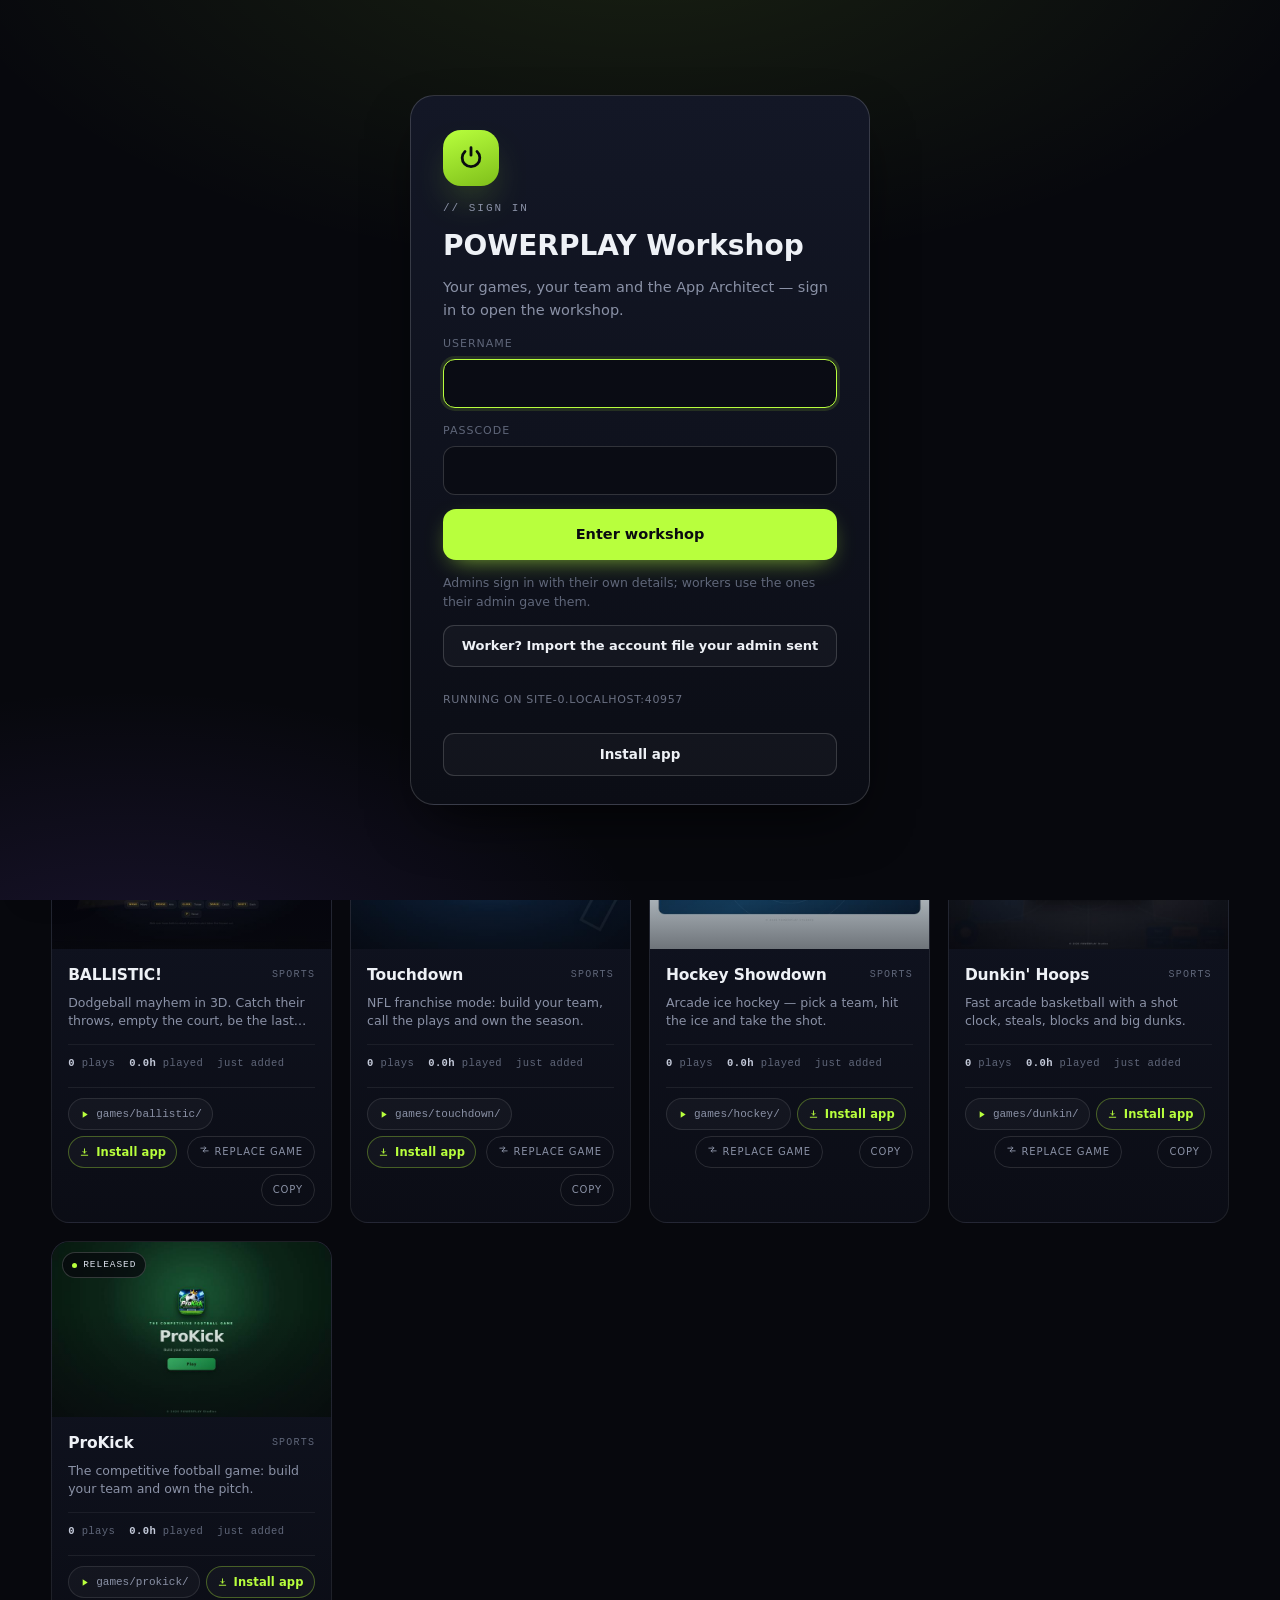
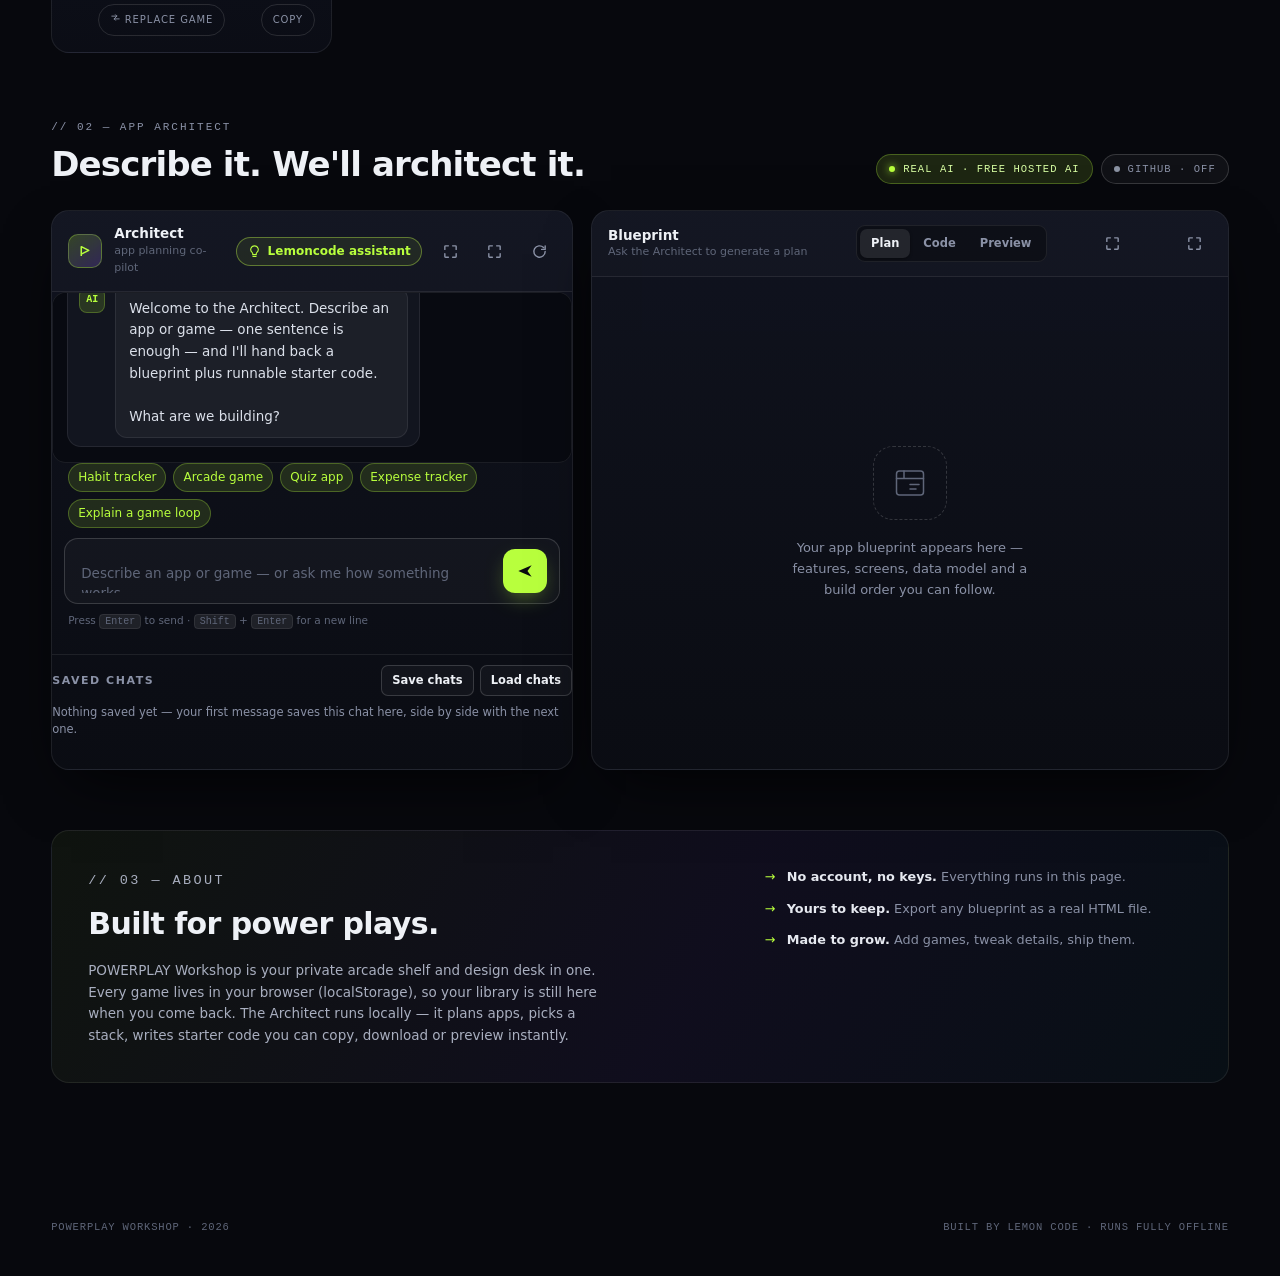
==== index.html @ 562fbb35 "Let a worker sign in from anywhere by typing his username and passcode" ====
<!DOCTYPE html>
<html lang="en">
<head>
<meta charset="UTF-8">
<meta name="viewport" content="width=device-width, initial-scale=1">
<title>POWERPLAY Workshop — build games &amp; apps</title>
<meta name="description" content="POWERPLAY Workshop: your game library and an AI co-pilot that turns ideas into app plans and working starter code.">
<link rel="icon" type="image/png" sizes="32x32" href="assets/icons/favicon-32.png">
<link rel="icon" type="image/png" sizes="192x192" href="assets/icons/icon-192.png">
<link rel="apple-touch-icon" href="assets/icons/apple-touch-icon.png">
<link rel="manifest" href="app.webmanifest">
<meta name="theme-color" content="#0a0b10">
<script>
/* Chrome fires this once, sometimes before the app's own script runs: keep it.
   Registering the worker here too means the page is already installable when the
   Install button is pressed instead of a moment later. */
window.__ppInstall = null;
window.addEventListener("beforeinstallprompt", function (e) {
  e.preventDefault();
  window.__ppInstall = e;
  document.dispatchEvent(new Event("pp-install-ready"));
});
window.addEventListener("appinstalled", function () {
  try { localStorage.setItem("powerplay.installed", "1"); } catch (err) {}
});
if ("serviceWorker" in navigator && location.protocol !== "file:") {
  navigator.serviceWorker.register("sw.js").catch(function () {});
}
</script>
<link rel="stylesheet" href="assets/styles.css">
<link rel="stylesheet" href="assets/app-mode.css">
</head>
<body class="is-locked">
<!-- sign in -->
<div class="login-screen" id="loginScreen">
  <form class="login-card" id="loginForm" autocomplete="on">
    <span class="brand-mark brand-mark-lg">
      <svg viewBox="0 0 32 32" aria-hidden="true"><path d="M16 5v8M9.6 9a9.4 9.4 0 1 0 12.8 0" fill="none" stroke="currentColor" stroke-width="3" stroke-linecap="round"/></svg>
    </span>
    <p class="eyebrow">// sign in</p>
    <h1>POWERPLAY Workshop</h1>
    <p class="login-lede">Your games, your team and the App Architect — sign in to open the workshop.</p>
    <label class="field"><span>Username</span><input id="loginUser" name="username" autocomplete="username" autocapitalize="none" autocorrect="off" spellcheck="false" required></label>
    <label class="field"><span>Passcode</span><input id="loginPass" name="passcode" type="password" autocomplete="current-password" autocapitalize="none" autocorrect="off" spellcheck="false" required></label>
    <p class="login-error" id="loginError" role="alert" hidden></p>
    <button class="btn btn-lime btn-lg" type="submit" id="loginBtn">Enter workshop</button>
    <p class="login-hint">Admins sign in with their own details; workers use the ones their admin gave them.</p>
    <button class="btn btn-ghost" type="button" id="loginImport">Worker? Import the account file your admin sent</button>
    <input id="loginImportInput" type="file" accept=".js,.json,application/json,text/javascript" hidden>
    <p class="login-hint" id="loginImportState" hidden></p>
    <p class="login-host" id="loginHost"></p>
  </form>
</div>
<div class="scene" aria-hidden="true">
  <div class="scene-grid"></div>
  <div class="orb orb-lime"></div>
  <div class="orb orb-violet"></div>
  <div class="scene-noise"></div>
</div>

<div id="appShell">
<header class="topbar">
  <a class="brand" href="#top" aria-label="POWERPLAY Workshop home">
    <span class="brand-mark">
      <svg viewBox="0 0 32 32" aria-hidden="true"><path d="M16 5v8M9.6 9a9.4 9.4 0 1 0 12.8 0" fill="none" stroke="currentColor" stroke-width="3" stroke-linecap="round"/></svg>
    </span>
    <span class="brand-type">
      <strong>POWERPLAY</strong>
      <em>Workshop</em>
    </span>
  </a>

  <nav class="topnav" aria-label="Sections">
    <a href="#library" class="is-active" data-nav="library">Library</a>
    <a href="#architect" data-nav="architect">App Architect</a>
    <a href="#about" data-nav="about">About</a>
  </nav>

  <div class="topbar-right">
    <a class="btn btn-ghost" href="app.html" style="text-decoration:none">Open app</a>
    <button class="btn btn-ghost" id="navWorkers" type="button">Workers</button>
    <button class="btn btn-ghost" id="navAddPerson" type="button" hidden>Add person</button>
    <span class="status-pill"><i></i> <span id="statusWho">Workshop online</span></span>
    <button class="btn btn-lime" id="openAddGame" type="button">
      <svg viewBox="0 0 24 24" aria-hidden="true"><path d="M12 5v14M5 12h14" fill="none" stroke="currentColor" stroke-width="2.2" stroke-linecap="round"/></svg>
      New game
    </button>
    <button class="btn btn-ghost" id="navLogout" type="button">Sign out</button>
  </div>
</header>

<main id="top">
  <section class="hero">
    <div class="hero-copy">
      <p class="eyebrow"><span class="dot"></span> player one · workshop floor</p>
      <h1>Your games.<br><span class="grad">Your next big app.</span></h1>
      <p class="lede">A home for everything you've built — and an AI co-pilot that turns a rough idea into a plan, a stack and working starter code in seconds.</p>
      <div class="hero-actions">
        <button class="btn btn-lime btn-lg" data-scroll="architect" type="button">
          <svg viewBox="0 0 24 24" aria-hidden="true"><path d="M12 3l1.9 5.1L19 10l-5.1 1.9L12 17l-1.9-5.1L5 10l5.1-1.9L12 3z" fill="currentColor"/></svg>
          Ask the App Architect
        </button>
        <button class="btn btn-ghost btn-lg" data-scroll="library" type="button">Browse library</button>
      </div>
    </div>

    <div class="hero-stats">
      <div class="stat">
        <span class="stat-num" id="statGames">0</span>
        <span class="stat-label">games built</span>
      </div>
      <div class="stat">
        <span class="stat-num" id="statPlays">0</span>
        <span class="stat-label">total plays</span>
      </div>
      <div class="stat">
        <span class="stat-num" id="statHours">0</span>
        <span class="stat-label">hours played</span>
      </div>
      <div class="stat stat-wide">
        <span class="stat-label">currently building</span>
        <strong id="statBuilding">All shipped</strong>
        <div class="meter"><i style="width:100%"></i></div>
      </div>
    </div>
  </section>

  <section class="section" id="library">
    <div class="section-head">
      <div>
        <p class="eyebrow">// 01 — library</p>
        <h2>Games you made</h2>
      </div>
      <div class="library-tools">
        <div class="search">
          <svg viewBox="0 0 24 24" aria-hidden="true"><circle cx="11" cy="11" r="6.5" fill="none" stroke="currentColor" stroke-width="2"/><path d="M16 16l4 4" stroke="currentColor" stroke-width="2" stroke-linecap="round"/></svg>
          <input id="searchGames" type="search" placeholder="Search your games…" aria-label="Search your games" name="game-search" autocomplete="off" autocapitalize="none" autocorrect="off" spellcheck="false" data-lpignore="true" data-1p-ignore="true" data-bwignore="true" readonly>
        </div>
      </div>
    </div>

    <div class="filters" id="filters" role="tablist" aria-label="Filter games">
      <button class="chip is-active" data-filter="all" role="tab" aria-selected="true">All</button>
      <button class="chip" data-filter="Arcade" role="tab" aria-selected="false">Arcade</button>
      <button class="chip" data-filter="Sports" role="tab" aria-selected="false">Sports</button>
      <button class="chip" data-filter="Puzzle" role="tab" aria-selected="false">Puzzle</button>
      <button class="chip" data-filter="Sandbox" role="tab" aria-selected="false">Sandbox</button>
      <button class="chip" data-filter="Prototype" role="tab" aria-selected="false">Prototypes</button>
    </div>

    <div class="game-grid" id="gameGrid"></div>
    <p class="empty-state" id="emptyState" hidden>No games match that search. Try another title — or build a new one.</p>
  </section>

  <section class="section architect" id="architect">
    <div class="section-head">
      <div>
        <p class="eyebrow">// 02 — app architect</p>
        <h2>Describe it. We'll architect it.</h2>
      </div>
      <div class="engine-chips">
        <button class="ai-badge ai-engine" id="aiEngine" type="button"><i></i> <span id="aiEngineLabel">Real AI</span></button>
        <button class="ai-badge ai-engine" id="ghChip" type="button" data-state="off" title="Save your games to GitHub automatically"><i></i> <span id="ghChipLabel">GitHub · off</span></button>
      </div>
    </div>

    <div class="architect-grid">
      <div class="panel chat-panel">
        <div class="panel-head">
          <div class="ai-avatar" aria-hidden="true">
            <svg viewBox="0 0 32 32"><path d="M10 24V9l12 6-12 6" fill="none" stroke="currentColor" stroke-width="2.4" stroke-linejoin="round"/></svg>
          </div>
          <div>
            <strong>Architect</strong>
            <span class="muted">app planning co-pilot</span>
          </div>
          <a class="lemon-link" id="lemonAssistant" href="https://lemoncode.ai" target="_blank" rel="noopener" title="Open Lemoncode AI in a new tab">
            <svg viewBox="0 0 24 24" aria-hidden="true"><path d="M12 3a6 6 0 0 0-3.6 10.8c.5.4.8 1 .8 1.6V17h5.6v-1.6c0-.6.3-1.2.8-1.6A6 6 0 0 0 12 3ZM9.5 20h5" fill="none" stroke="currentColor" stroke-width="1.8" stroke-linecap="round"/></svg>
            <span>Lemoncode assistant</span>
          </a>
          <button class="icon-btn js-fullscreen" type="button" data-fs="split" title="Full screen chat beside the blueprint">
            <svg viewBox="0 0 24 24" aria-hidden="true"><rect x="3" y="5" width="7" height="14" rx="1.5" fill="none" stroke="currentColor" stroke-width="1.9"/><rect x="14" y="5" width="7" height="14" rx="1.5" fill="none" stroke="currentColor" stroke-width="1.9"/></svg>
            <span class="sr-only">Full screen chat and blueprint</span>
          </button>
          <button class="icon-btn js-fullscreen" type="button" data-fs="chat">
            <svg viewBox="0 0 24 24" aria-hidden="true"><path class="fs-out" d="M4 9V4h5M20 15v5h-5M20 9V4h-5M4 15v5h5" fill="none" stroke="currentColor" stroke-width="2" stroke-linecap="round" stroke-linejoin="round" fill-rule="evenodd"/></svg>
            <span class="sr-only">Full screen chat</span>
          </button>
          <button class="icon-btn" id="resetChat" type="button" title="New conversation" aria-label="New conversation" aria-haspopup="dialog">
            <svg viewBox="0 0 24 24"><path d="M20 12a8 8 0 1 1-2.3-5.6M20 4v5h-5" fill="none" stroke="currentColor" stroke-width="2" stroke-linecap="round" stroke-linejoin="round"/></svg>
          </button>
        </div>

        <div class="chat-log" id="chatLog" aria-live="polite"></div>

        <div class="chips-row" id="promptChips">
          <button class="chip chip-outline" data-prompt="I want to build a habit tracker app">Habit tracker</button>
          <button class="chip chip-outline" data-prompt="Make me a mini arcade game with a score">Arcade game</button>
          <button class="chip chip-outline" data-prompt="I need a study quiz app with flashcards">Quiz app</button>
          <button class="chip chip-outline" data-prompt="Build a simple expense tracker">Expense tracker</button>
          <button class="chip chip-outline" data-prompt="Explain how a game loop works">Explain a game loop</button>
        </div>

        <form class="composer" id="composer">
          <textarea id="promptInput" rows="1" placeholder="Describe an app or game — or ask me how something works…" aria-label="Describe an app or ask a question"></textarea>
          <button class="btn btn-lime btn-send" type="submit" aria-label="Send prompt">
            <svg viewBox="0 0 24 24"><path d="M4 12l16-7-5 7 5 7-16-7z" fill="currentColor"/></svg>
          </button>
        </form>
        <p class="composer-hint">Press <kbd>Enter</kbd> to send · <kbd>Shift</kbd> + <kbd>Enter</kbd> for a new line</p>

        <div class="saved-chats" id="savedChats" hidden>
          <div class="saved-chats-head">
            <strong>Saved chats</strong>
            <div class="saved-chats-tools">
              <button class="btn btn-ghost btn-tiny" id="chatsSave" type="button">Save chats</button>
              <button class="btn btn-ghost btn-tiny" id="chatsLoad" type="button">Load chats</button>
              <input id="chatsLoadInput" type="file" accept=".json,application/json" hidden />
            </div>
          </div>
          <div class="saved-chats-row" id="savedChatsRow"></div>
        </div>
      </div>

      <div class="panel blueprint-panel" id="blueprintPanel">
        <div class="panel-head">
          <div>
            <strong id="bpTitle">Blueprint</strong>
            <span class="muted" id="bpSubtitle">Ask the Architect to generate a plan</span>
          </div>
          <div class="bp-tabs" role="tablist" aria-label="Blueprint views">
            <button class="bp-tab is-active" data-bp="plan" type="button" role="tab" aria-selected="true">Plan</button>
            <button class="bp-tab" data-bp="code" type="button" role="tab" aria-selected="false">Code</button>
            <button class="bp-tab" data-bp="preview" type="button" role="tab" aria-selected="false">Preview</button>
          </div>
          <button class="icon-btn js-fullscreen" type="button" data-fs="split" title="Full screen chat beside the blueprint">
            <svg viewBox="0 0 24 24" aria-hidden="true"><rect x="3" y="5" width="7" height="14" rx="1.5" fill="none" stroke="currentColor" stroke-width="1.9"/><rect x="14" y="5" width="7" height="14" rx="1.5" fill="none" stroke="currentColor" stroke-width="1.9"/></svg>
            <span class="sr-only">Full screen chat and blueprint</span>
          </button>
          <button class="icon-btn js-fullscreen" type="button" data-fs="blueprint" title="Full screen blueprint (Esc to exit)">
            <svg viewBox="0 0 24 24" aria-hidden="true"><path d="M4 9V4h5M20 15v5h-5M20 9V4h-5M4 15v5h5" fill="none" stroke="currentColor" stroke-width="2" stroke-linecap="round" stroke-linejoin="round"/></svg>
            <span class="sr-only">Full screen blueprint</span>
          </button>
        </div>

        <div class="bp-body">
          <div class="bp-view is-active" id="bpPlan">
            <div class="bp-placeholder">
              <div class="ghost-glyph" aria-hidden="true">
                <svg viewBox="0 0 48 48"><rect x="6" y="8" width="36" height="32" rx="4" fill="none" stroke="currentColor" stroke-width="2"/><path d="M6 18h36M16 8v10M24 26h12M24 32h8" stroke="currentColor" stroke-width="2" stroke-linecap="round"/></svg>
              </div>
              <p>Your app blueprint appears here — features, screens, data model and a build order you can follow.</p>
            </div>
          </div>

          <div class="bp-view" id="bpCode">
            <div class="code-toolbar">
              <div class="code-langs" role="tablist" aria-label="Code language">
                <button class="code-lang is-active" id="langHtml" data-lang="html" type="button" role="tab" aria-selected="true">HTML</button>
                <button class="code-lang" id="langPython" data-lang="python" type="button" role="tab" aria-selected="false">Python</button>
              </div>
              <span class="file-pill" id="codeFilename">app.html</span>
              <div class="code-actions">
                <button class="btn btn-tiny btn-ghost" id="editCode" type="button">Edit</button>
                <button class="btn btn-tiny btn-lime" id="runCode" type="button">Run preview</button>
                <button class="btn btn-tiny btn-lime" id="saveToGame" type="button" hidden>Save to game</button>
                <button class="btn btn-tiny btn-ghost" id="saveAsNew" type="button" hidden>Save as new game</button>
                <button class="btn btn-tiny btn-ghost" id="copyCode" type="button">Copy</button>
                <button class="btn btn-tiny btn-ghost" id="downloadCode" type="button">Download</button>
              </div>
            </div>
            <pre class="code-block"><code id="codeOutput"></code></pre>
            <textarea class="code-block code-edit" id="codeEditor" spellcheck="false" autocomplete="off" autocapitalize="off" autocorrect="off" aria-label="Edit the game code" hidden></textarea>
            <div class="py-pane" id="pyPane" hidden>
              <div class="py-bar">
                <span class="file-pill" id="pyFilename">game.py</span>
                <button class="btn btn-tiny btn-lime" id="makePython" type="button">Write the Python version</button>
                <button class="btn btn-tiny btn-ghost" id="copyPython" type="button">Copy</button>
                <button class="btn btn-tiny btn-ghost" id="downloadPython" type="button">Download .py</button>
              </div>
              <pre class="code-block"><code id="pythonOutput" class="py-code"></code></pre>
            </div>
            <p class="code-hint" id="codeHint" hidden>You're editing the code. <b>Run preview</b> shows it; <b>Save to game</b> keeps it.</p>
          </div>

          <div class="bp-view" id="bpPreview">
            <div class="preview-bar">
              <span class="traffic"><i></i><i></i><i></i></span>
              <span class="preview-url" id="previewUrl">starter.html</span>
              <button class="btn btn-tiny btn-ghost" id="openPreviewTab" type="button">Open full screen</button>
            </div>
            <iframe id="previewFrame" title="Generated app preview" sandbox="allow-scripts allow-modals"></iframe>
          </div>
        </div>
      </div>
    </div>
  </section>

  <section class="section about" id="about">
    <div class="about-card">
      <div>
        <p class="eyebrow">// 03 — about</p>
        <h2>Built for power plays.</h2>
        <p>POWERPLAY Workshop is your private arcade shelf and design desk in one. Every game lives in your browser (localStorage), so your library is still here when you come back. The Architect runs locally — it plans apps, picks a stack, writes starter code you can copy, download or preview instantly.</p>
      </div>
      <ul class="about-list">
        <li><b>No account, no keys.</b> Everything runs in this page.</li>
        <li><b>Yours to keep.</b> Export any blueprint as a real HTML file.</li>
        <li><b>Made to grow.</b> Add games, tweak details, ship them.</li>
      </ul>
    </div>
  </section>
</main>

<footer class="footer">
  <span>POWERPLAY Workshop · <span id="year">2026</span></span>
  <span class="footer-right">Built by Lemon Code · runs fully offline</span>
</footer>

<!-- profile button (bottom left) -->
<button class="me-btn" id="meBtn" type="button" aria-label="Profile settings">
  <span class="avatar" id="meAvatar"></span>
  <span class="me-name" id="meName"></span>
</button>
</div>

<!-- Game detail modal -->
<div class="modal" id="gameModal" role="dialog" aria-modal="true" aria-labelledby="gameModalTitle" hidden>
  <div class="modal-backdrop" data-close="game"></div>
  <div class="modal-card game-modal-card">
    <button class="icon-btn modal-close" data-close="game" type="button" aria-label="Close">
      <svg viewBox="0 0 24 24"><path d="M6 6l12 12M18 6L6 18" stroke="currentColor" stroke-width="2" stroke-linecap="round"/></svg>
    </button>
    <div class="game-modal-art" id="gameModalArt"></div>
    <div class="game-modal-body">
      <p class="eyebrow" id="gameModalTag">Arcade</p>
      <h3 id="gameModalTitle">Game</h3>
      <p id="gameModalDesc" class="muted"></p>
      <div class="meta-grid" id="gameModalMeta"></div>
      <div class="game-modal-actions" id="gameModalActions">
        <button class="btn btn-lime" id="playGameBtn" type="button">Play now</button>
        <button class="btn btn-ghost" id="editManualBtn" type="button" title="Open the game on the play stage with the manual editing tools">
          <svg viewBox="0 0 24 24" width="16" height="16" aria-hidden="true"><path d="M4 8h16M4 16h16" fill="none" stroke="currentColor" stroke-width="1.8" stroke-linecap="round"/><circle cx="9" cy="8" r="2.6" fill="none" stroke="currentColor" stroke-width="1.8"/><circle cx="15" cy="16" r="2.6" fill="none" stroke="currentColor" stroke-width="1.8"/></svg>
          Edit manually
        </button>
        <a class="btn btn-ghost" id="installGameBtn" href="#" target="_blank" rel="noopener" hidden>
          <svg viewBox="0 0 24 24" width="16" height="16" aria-hidden="true"><path d="M12 4v9m0 0l-3.5-3.5M12 13l3.5-3.5M5 18h14" fill="none" stroke="currentColor" stroke-width="1.8" stroke-linecap="round" stroke-linejoin="round"/></svg>
          Install app
        </a>
        <button class="btn btn-ghost" id="editGameBtn" type="button">
          <svg viewBox="0 0 24 24" width="16" height="16" aria-hidden="true"><path d="M4 20h4l10-10-4-4L4 16v4zM14 6l4 4" fill="none" stroke="currentColor" stroke-width="1.8" stroke-linecap="round" stroke-linejoin="round"/></svg>
          Edit with AI
        </button>
        <button class="btn btn-ghost" id="revertGameBtn" type="button" hidden>Restore original</button>
        <button class="btn btn-ghost" id="deleteGameBtn" type="button">Remove</button>
      </div>
    </div>
  </div>
</div>

<!-- Add game modal -->
<div class="modal" id="addModal" role="dialog" aria-modal="true" aria-labelledby="addModalTitle" hidden>
  <div class="modal-backdrop" data-close="add"></div>
  <div class="modal-card add-modal-card">
    <button class="icon-btn modal-close" data-close="add" type="button" aria-label="Close">
      <svg viewBox="0 0 24 24"><path d="M6 6l12 12M18 6L6 18" stroke="currentColor" stroke-width="2" stroke-linecap="round"/></svg>
    </button>
    <p class="eyebrow">// add to library</p>
    <h3 id="addModalTitle">Log a new game</h3>
    <form id="addGameForm" class="form">
      <label>Title<input name="title" required maxlength="40" placeholder="e.g. Skyline Sprint"></label>
      <div class="form-row">
        <label>Genre
          <select name="genre">
            <option>Arcade</option>
            <option>Sports</option>
            <option>Puzzle</option>
            <option>Sandbox</option>
            <option>Prototype</option>
          </select>
        </label>
        <label>Status
          <select name="status">
            <option>Released</option>
            <option>In progress</option>
            <option>Prototype</option>
          </select>
        </label>
      </div>
      <label>One-line pitch<textarea name="desc" rows="2" maxlength="140" placeholder="What's the hook?"></textarea></label>
      <div class="form-actions">
        <button class="btn btn-ghost" type="button" data-close="add">Cancel</button>
        <button class="btn btn-lime" type="submit">Add to library</button>
      </div>
    </form>
  </div>
</div>

<div class="modal" id="aiModal" role="dialog" aria-modal="true" aria-labelledby="aiModalTitle" hidden>
  <div class="modal-backdrop" data-close="ai"></div>
  <div class="modal-card ai-card">
    <p class="eyebrow">// the brain</p>
    <h3 id="aiModalTitle">How the AI builds for you</h3>
    <p class="confirm-text">The Architect always runs on the free AI: no key, no account, no payment. It builds what you ask straight away. A key of your own is optional and only for a bigger model — it stays in this browser and is never uploaded to the site.</p>
    <label class="field"><span>AI</span>
      <select id="aiProvider">
        <option value="free">Free AI — always on, no key</option>
        <option value="openai">OpenAI (your key)</option>
        <option value="openrouter">OpenRouter (your key)</option>
        <option value="custom">My own server (OpenAI-compatible)</option>
      </select>
    </label>
    <label class="field" id="aiKeyRow"><span>API key</span>
      <input id="aiKey" type="password" autocomplete="off" autocapitalize="none" autocorrect="off" spellcheck="false" placeholder="sk-…">
    </label>
    <label class="field"><span>Model</span>
      <input id="aiModel" type="text" autocomplete="off" autocapitalize="none" autocorrect="off" spellcheck="false">
    </label>
    <label class="field" id="aiBaseRow" hidden><span>Address</span>
      <input id="aiBase" type="url" autocomplete="off" autocapitalize="none" autocorrect="off" spellcheck="false" placeholder="https://your-server/v1/chat/completions">
    </label>
    <p class="hint-small" id="aiState"></p>
    <div class="form-actions">
      <button class="btn btn-ghost" type="button" id="aiTest">Test it</button>
      <button class="btn btn-lime" type="button" id="aiSave">Save</button>
    </div>
  </div>
</div>

<div class="modal" id="ghModal" role="dialog" aria-modal="true" aria-labelledby="ghModalTitle" hidden>
  <div class="modal-backdrop" data-close="gh"></div>
  <div class="modal-card ai-card">
    <p class="eyebrow">// backup</p>
    <h3 id="ghModalTitle">Keep the whole workshop on GitHub</h3>
    <p class="confirm-text">Every game you make, every manual edit, every person you add and every chat is copied to your repository a few seconds after it changes, so uninstalling the app loses nothing. Reinstalling puts it all back by itself.</p>
    <label class="field"><span>Owner</span>
      <input id="ghOwner" type="text" autocomplete="off" autocapitalize="none" autocorrect="off" spellcheck="false" placeholder="higuy14cool">
    </label>
    <label class="field"><span>Repository</span>
      <input id="ghRepo" type="text" autocomplete="off" autocapitalize="none" autocorrect="off" spellcheck="false" placeholder="powerplay-workshop">
    </label>
    <label class="field"><span>Branch</span>
      <input id="ghBranch" type="text" autocomplete="off" autocapitalize="none" autocorrect="off" spellcheck="false" placeholder="main">
    </label>
    <label class="field"><span>Paste the token here — not a name, not a link</span>
      <input id="ghToken" type="password" autocomplete="off" autocapitalize="none" autocorrect="off" spellcheck="false" placeholder="github_pat_…">
    </label>
    <p class="hint-small">It is the long <code>github_pat_…</code> string GitHub shows you once, right after you press <strong>Generate token</strong> on github.com → Settings → Developer settings → Fine-grained tokens.</p>
    <p class="hint-small">Make it on GitHub: Settings → Developer settings → Fine-grained tokens → only this repository → Contents: read and write. It stays in this browser, goes only to api.github.com, and is never shown again.</p>
    <p class="hint-small">Your repository is public, so the people file it writes (<code>assets/accounts-data.js</code>) can be read by anyone with the link — that is what lets a worker sign in on any device. Keep that in mind when choosing worker passcodes.</p>
    <p class="hint-small" id="ghState"></p>
    <div class="form-actions">
      <button class="btn btn-ghost" type="button" id="ghPull">Restore from GitHub</button>
      <button class="btn btn-ghost" type="button" id="ghPush">Save now</button>
      <button class="btn btn-lime" type="button" id="ghSave">Turn on backup</button>
    </div>
  </div>
</div>

<div class="modal" id="resetModal" role="dialog" aria-modal="true" aria-labelledby="resetModalTitle" hidden>
  <div class="modal-backdrop" data-close="reset"></div>
  <div class="modal-card confirm-card">
    <p class="eyebrow">// new conversation</p>
    <h3 id="resetModalTitle">Clear this conversation?</h3>
    <p class="confirm-text">Your chat, the blueprint, the starter code and the preview are all thrown away. This can't be undone.</p>
    <div class="form-actions">
      <button class="btn btn-ghost" type="button" data-close="reset">Keep it</button>
      <button class="btn btn-lime" type="button" id="confirmReset">Clear and start over</button>
    </div>
  </div>
</div>

<div class="modal" id="replaceModal" role="dialog" aria-modal="true" aria-labelledby="replaceModalTitle" hidden>
  <div class="modal-backdrop" data-close="replace"></div>
  <div class="modal-card confirm-card">
    <p class="eyebrow">// replace game</p>
    <h3 id="replaceModalTitle">Replace game</h3>
    <p class="confirm-text" id="replaceLede">Switch this game to a different link. Whatever sits at the new URL is what opens from now on.</p>
    <form id="replaceForm" class="form">
      <label class="field"><span>Game URL</span><input id="replaceUrl" name="url" type="text" inputmode="url" autocomplete="off" autocapitalize="none" autocorrect="off" spellcheck="false" placeholder="https://example.com/game/ or games/asteroids/"></label>
      <p class="replace-current" id="replaceCurrent">Current link: <code>—</code></p>
      <p class="form-error" id="replaceError" hidden></p>
      <div class="form-actions">
        <button class="btn btn-ghost" type="button" data-close="replace">Cancel</button>
        <button class="btn btn-lime" type="submit">Use this URL</button>
      </div>
    </form>
  </div>
</div>

<div class="modal" id="installModal" role="dialog" aria-modal="true" aria-labelledby="installModalTitle" hidden>
  <div class="modal-backdrop" data-close="install"></div>
  <div class="modal-card install-card">
    <p class="eyebrow">// install</p>
    <h3 id="installModalTitle">Install POWERPLAY Workshop</h3>
    <p class="confirm-text" id="installLede">Add it to your home screen and it opens like a normal app — its own icon, no address bar.</p>
    <button class="btn btn-lime install-now" type="button" id="installNow">Install now</button>
    <ol class="install-steps" id="installSteps"></ol>
  </div>
</div>

<div class="toast" id="toast" role="status" aria-live="polite" hidden></div>
<div class="save-chip" id="saveChip" role="status" aria-live="polite" hidden>Saved</div>
<!-- add person modal -->
<div class="modal" id="personModal" role="dialog" aria-modal="true" aria-labelledby="personModalTitle" hidden>
  <div class="modal-backdrop" data-close="person"></div>
  <div class="modal-card">
    <div class="modal-head">
      <div>
        <p class="eyebrow">// team</p>
        <h3 id="personModalTitle">Add a person</h3>
      </div>
      <button class="icon-btn" data-close="person" type="button" aria-label="Close">
        <svg viewBox="0 0 24 24"><path d="M6 6l12 12M18 6L6 18" stroke="currentColor" stroke-width="2" stroke-linecap="round"/></svg>
      </button>
    </div>
    <form id="personForm" class="stack">
      <label class="field"><span>Username</span><input id="personUser" required maxlength="24" autocapitalize="none" autocorrect="off" spellcheck="false" placeholder="e.g. jordan"></label>
      <label class="field"><span>Passcode</span><input id="personPass" required minlength="4" maxlength="24" autocapitalize="none" autocorrect="off" spellcheck="false" placeholder="at least 4 characters"></label>
      <label class="field"><span>Role</span>
        <select id="personRole"><option value="worker">Worker</option><option value="admin">Admin</option></select>
      </label>
      <p class="form-error" id="personError" hidden></p>
      <button class="btn btn-lime" type="submit">Add person</button>
    </form>
  </div>
</div>

<!-- workers modal: board + chats -->
<div class="modal" id="workersModal" role="dialog" aria-modal="true" aria-labelledby="workersTitle" hidden>
  <div class="modal-backdrop" data-close="workers"></div>
  <div class="modal-card wide-card">
    <div class="modal-head">
      <div>
        <p class="eyebrow">// team</p>
        <h3 id="workersTitle">Workers</h3>
      </div>
      <button class="icon-btn" data-close="workers" type="button" aria-label="Close">
        <svg viewBox="0 0 24 24"><path d="M6 6l12 12M18 6L6 18" stroke="currentColor" stroke-width="2" stroke-linecap="round"/></svg>
      </button>
    </div>
    <div class="workers-body">
      <section class="workers-col">
        <h4>Work board</h4>
        <form class="assign-form" id="assignForm">
          <select id="assignUser" aria-label="Person"></select>
          <select id="assignGame" aria-label="Game"></select>
          <button class="btn btn-lime" type="submit">Assign</button>
        </form>
        <p class="form-error" id="assignError" hidden></p>
        <div class="board-list" id="boardList"></div>
        <div class="account-file">
          <h4 class="backup-heading">Let a worker sign in on his own computer</h4>
          <p class="hint-small" id="accountsState"></p>
          <div class="account-file-actions">
            <button class="btn btn-lime" id="accountsFile" type="button" hidden>Save account file for a worker</button>
            <button class="btn btn-ghost" id="accountsRestore" type="button" hidden>Restore from file</button>
            <input id="accountsRestoreInput" type="file" accept=".js,.json,text/javascript,application/json" hidden />
          </div>
          <p class="hint-small"><strong>He usually needs no file at all.</strong> Whenever you have the workshop open, your people are shared automatically, so he just types his username and passcode on any computer and is in. The file below is only for a computer that stays offline from the workshop for a long time.</p>
          <p class="hint-small">Send that file to your worker. On his computer he presses <strong>Import the account file your admin sent</strong> on the sign-in card and uses the passcode you gave him — no token needed, works even with backup off.</p>
          <h4 class="backup-heading">Automatic backup</h4>
          <p class="backup-state" id="backupState" data-state="local">Saved automatically in this browser.</p>
          <details class="backup-setup">
            <summary>Back up to GitHub — survives uninstalling the app</summary>
            <form id="backupForm" class="stack">
              <label class="field"><span>Repository</span><input id="backupRepo" value="higuy14cool/powerplay-workshop" placeholder="owner/repo" autocomplete="off" spellcheck="false"></label>
              <label class="field"><span>Branch</span><input id="backupBranch" value="main" autocomplete="off" spellcheck="false"></label>
              <label class="field"><span>GitHub token</span><input id="backupToken" type="password" placeholder="github_pat_…" autocomplete="off" spellcheck="false"></label>
              <p class="hint-small">A fine-grained token with <strong>Contents: read and write</strong> on this one repository. It stays in this browser and is only ever sent to api.github.com.</p>
              <label class="toggle-row"><input id="backupAuto" type="checkbox" checked><span>Back up automatically after every change</span></label>
              <div class="backup-actions">
                <button class="btn btn-lime" type="submit">Save &amp; back up now</button>
                <button class="btn btn-ghost" id="backupNow" type="button" disabled>Back up now</button>
                <button class="btn btn-ghost" id="backupPull" type="button">Restore from GitHub</button>
              </div>
            </form>
          </details>
        </div>
      </section>
      <section class="workers-col chat-col">
        <div class="chat-head">
          <h4 id="chatTitle">Group chat</h4>
          <div class="scope-chips" id="chatScopes"></div>
          <button class="chip chip-outline new-chat-btn" id="newChatBtn" type="button">+ New chat</button>
        </div>
        <div class="chat-log" id="chatThread"></div>
        <form class="chat-form" id="chatForm">
          <input id="chatInput" placeholder="Message the crew…" autocomplete="off" maxlength="400">
          <button class="icon-btn chat-photo" id="chatPhotoBtn" type="button" aria-label="Send a picture" title="Send a picture">
            <svg viewBox="0 0 24 24" aria-hidden="true"><path d="M4 5h16v14H4z M4 15l4.5-4.5L13 15l2.5-2.5L20 17" fill="none" stroke="currentColor" stroke-width="1.7" stroke-linecap="round" stroke-linejoin="round"/><circle cx="9" cy="9" r="1.4" fill="currentColor"/></svg>
          </button>
          <button class="btn btn-lime" type="submit">Send</button>
        </form>
        <input id="chatPhotoInput" type="file" accept="image/*" hidden>
      </section>
    </div>
  </div>
</div>

<!-- start a chat with several people at once -->
<div class="modal" id="newchatModal" role="dialog" aria-modal="true" aria-labelledby="newchatTitle" hidden>
  <div class="modal-backdrop" data-close-newchat></div>
  <div class="modal-card format-card">
    <p class="eyebrow">// new chat</p>
    <h3 id="newchatTitle">Start a chat</h3>
    <form id="newChatForm" class="stack">
      <label class="field"><span>Name (optional)</span><input id="newChatName" maxlength="40" placeholder="e.g. ProKick build" autocomplete="off"></label>
      <p class="hint-small">Who is in it? You are always included — pick as many as you like.</p>
      <div class="new-chat-people" id="newChatPeople"></div>
      <p class="form-error" id="newChatError" hidden></p>
      <div class="new-chat-actions">
        <button class="btn btn-ghost" type="button" data-close-newchat>Cancel</button>
        <button class="btn btn-lime" type="submit">Create chat</button>
      </div>
    </form>
  </div>
</div>

<!-- forward a chat message -->
<div class="modal" id="forwardModal" role="dialog" aria-modal="true" aria-labelledby="forwardTitle" hidden>
  <div class="modal-backdrop" data-close-forward></div>
  <div class="modal-card format-card">
    <p class="eyebrow">// forward</p>
    <h3 id="forwardTitle">Forward to…</h3>
    <div class="format-list" id="forwardList"></div>
    <button class="btn btn-ghost" type="button" data-close-forward>Cancel</button>
  </div>
</div>

<!-- profile modal -->
<div class="modal" id="profileModal" role="dialog" aria-modal="true" aria-labelledby="profileTitle" hidden>
  <div class="modal-backdrop" data-close="profile"></div>
  <div class="modal-card">
    <div class="modal-head">
      <div>
        <p class="eyebrow">// profile</p>
        <h3 id="profileTitle">Your profile</h3>
      </div>
      <button class="icon-btn" data-close="profile" type="button" aria-label="Close">
        <svg viewBox="0 0 24 24"><path d="M6 6l12 12M18 6L6 18" stroke="currentColor" stroke-width="2" stroke-linecap="round"/></svg>
      </button>
    </div>
    <div class="profile-top">
      <span class="avatar avatar-lg" id="profileAvatar"></span>
      <div class="profile-top-actions">
        <label class="btn btn-ghost btn-file">Change picture<input type="file" id="avatarFile" accept="image/*" hidden></label>
        <button class="btn btn-ghost" id="avatarRemove" type="button">Remove picture</button>
      </div>
    </div>
    <form id="profileForm" class="stack">
      <label class="field"><span>Username</span><input id="profileUser" required maxlength="24"></label>
      <label class="field"><span>Passcode</span><input id="profilePass" required minlength="4" maxlength="24"></label>
      <p class="form-error" id="profileError" hidden></p>
      <button class="btn btn-lime" type="submit">Save changes</button>
    </form>
    <div class="theme-block">
      <h4>App colours</h4>
      <div class="swatches" id="swatches"></div>
      <div class="custom-accent">
        <label class="field"><span>Custom accent</span><input type="color" id="customAccent" value="#b6ff3d"></label>
        <button class="btn btn-ghost" id="resetTheme" type="button">Reset to lime</button>
      </div>
    </div>
  </div>
</div>

<!-- the stage: play a game in place, then edit it by hand -->
<div class="play-stage" id="playStage" aria-label="Game stage" hidden>
  <div class="stage-bar">
    <strong id="stageTitle">Game</strong>
    <span class="stage-status" id="stageStatus">Playing</span>
    <div class="stage-tools">
      <button class="icon-btn" id="stageFull" type="button" title="Full screen" aria-label="Full screen" aria-pressed="false">
        <svg viewBox="0 0 24 24" aria-hidden="true"><path d="M4 9V4h5M20 15v5h-5M20 9V4h-5M4 15v5h5" fill="none" stroke="currentColor" stroke-width="2" stroke-linecap="round" stroke-linejoin="round"/></svg>
      </button>
      <a class="btn btn-ghost btn-tiny" id="stageOpenTab" href="#" target="_blank" rel="noopener">Open in new tab</a>
      <button class="btn btn-ghost btn-tiny" id="stageEdit" type="button">
        <svg viewBox="0 0 24 24" width="15" height="15" aria-hidden="true"><path d="M4 20h4l10-10-4-4L4 16v4zM14 6l4 4" fill="none" stroke="currentColor" stroke-width="1.8" stroke-linecap="round" stroke-linejoin="round"/></svg>
        Edit
      </button>
      <button class="icon-btn" id="stageClose" type="button" aria-label="Close the stage" title="Close">
        <svg viewBox="0 0 24 24"><path d="M6 6l12 12M18 6L6 18" fill="none" stroke="currentColor" stroke-width="2" stroke-linecap="round"/></svg>
      </button>
    </div>
  </div>
  <div class="stage-pages" id="stagePages" hidden>
    <span class="pages-label">Pages</span>
    <div class="page-chips" id="pageChips"></div>
    <button class="btn btn-ghost btn-tiny" id="addPageBtn" type="button">+ New page</button>
  </div>
  <div class="stage-body" id="stageBody">
    <iframe id="playFrame" title="The game" allow="autoplay; fullscreen; gamepad; clipboard-write"></iframe>
    <div class="edit-layer" id="editLayer" aria-label="Added pieces"></div>
    <div class="edit-tools" id="editTools" hidden>
      <button class="edit-tool" type="button" data-tool="selection">Add selection</button>
      <button class="edit-tool" type="button" data-tool="mode">Add mode</button>
      <button class="edit-tool" type="button" data-tool="game">Add game</button>
      <button class="edit-tool" type="button" data-tool="box">Add box</button>
      <button class="edit-tool edit-done" id="editDone" type="button">Done</button>
    </div>
    <p class="edit-tip" id="editTip" hidden>Tap where it should go.</p>
  </div>
  <div class="stage-ask" id="stageAsk" hidden>
    <div class="ask-head"><span class="ask-dot"></span> Architect AI</div>
    <p class="ask-text" id="askText"></p>
    <div class="ask-actions">
      <button class="btn btn-lime btn-tiny" id="askYes" type="button">Yes, new page</button>
      <button class="btn btn-ghost btn-tiny" id="askNo" type="button">No, keep it here</button>
    </div>
  </div>
</div>

<div class="modal" id="formatModal" role="dialog" aria-modal="true" aria-labelledby="formatTitle" hidden>
  <div class="modal-backdrop" data-close-format></div>
  <div class="modal-card format-card">
    <p class="eyebrow">// add game</p>
    <h3 id="formatTitle">Which game?</h3>
    <p class="muted">Pick the match you want on this stage.</p>
    <div class="format-list">
      <button class="format-opt" type="button" data-format="Futsal">Futsal</button>
      <button class="format-opt" type="button" data-format="Classic match">Classic match</button>
      <button class="format-opt" type="button" data-format="Classic match tournament">Classic match tournament</button>
      <button class="format-opt" type="button" data-format="2v2 match tournament">2v2 match tournament</button>
    </div>
    <button class="btn btn-ghost" type="button" data-close-format>Cancel</button>
  </div>
</div>

<script src="assets/autosave.js"></script>
<script src="assets/livesync.js"></script>
<script src="assets/games-data.js"></script>
<script src="assets/app.js"></script>
<script src="assets/fullscreen.js"></script>
<script src="assets/architect.js"></script>
<script src="assets/architect-chats.js"></script>
<script src="assets/ai.js"></script>
<script src="assets/github-sync.js"></script>
  <script src="assets/architect-ui.js"></script>
<script src="assets/accounts-data.js"></script>
<script src="assets/board.js"></script>
<script src="assets/accounts.js"></script>
<script src="assets/stage.js"></script>
<script src="assets/app-mode.js"></script>
</body>
</html>
---- assets/styles.css ----
/* ============================================================
   POWERPLAY Workshop — design system
   ============================================================ */
:root{
  --bg:#07080d;
  --bg-2:#0b0d15;
  --panel:#0f121c;
  --panel-2:#131726;
  --line:rgba(255,255,255,.08);
  --line-strong:rgba(255,255,255,.16);
  --text:#eef1f6;
  --muted:#8a91a6;
  --muted-2:#5f6679;
  --lime:#b8ff3d;
  --lime-soft:rgba(184,255,61,.12);
  --violet:#8b5cf6;
  --cyan:#2dd4ef;
  --pink:#ff5f9e;
  --amber:#ffb020;
  --radius:18px;
  --radius-sm:12px;
  --shadow:0 24px 60px -20px rgba(0,0,0,.85);
  --font:"Inter","Segoe UI",system-ui,-apple-system,sans-serif;
  --mono:"JetBrains Mono","SFMono-Regular",Consolas,monospace;
}

*,*::before,*::after{box-sizing:border-box}
html{scroll-behavior:smooth;scroll-padding-top:96px}
body{
  margin:0;
  min-height:100vh;
  background:var(--bg);
  color:var(--text);
  font-family:var(--font);
  font-size:15px;
  line-height:1.6;
  -webkit-font-smoothing:antialiased;
  overflow-x:hidden;
}
body.locked{overflow:hidden}
[hidden]{display:none !important}
h1,h2,h3,h4,p{margin:0}
a{color:inherit;text-decoration:none}
button{font:inherit;color:inherit}
img{max-width:100%}
::selection{background:var(--lime);color:#08090f}

/* ---------- background scene ---------- */
.scene{position:fixed;inset:0;z-index:-1;overflow:hidden;background:
  radial-gradient(1200px 700px at 75% -10%,rgba(139,92,246,.16),transparent 60%),
  radial-gradient(900px 600px at 0% 20%,rgba(45,212,239,.08),transparent 55%),
  linear-gradient(180deg,#07080d 0%,#080910 45%,#06070b 100%);}
.scene-grid{position:absolute;inset:-1px;
  background-image:linear-gradient(rgba(255,255,255,.035) 1px,transparent 1px),linear-gradient(90deg,rgba(255,255,255,.035) 1px,transparent 1px);
  background-size:64px 64px;
  mask-image:radial-gradient(ellipse 90% 70% at 50% 0%,#000 20%,transparent 82%);
  -webkit-mask-image:radial-gradient(ellipse 90% 70% at 50% 0%,#000 20%,transparent 82%);
}
.orb{position:absolute;border-radius:50%;filter:blur(90px);opacity:.55;animation:drift 22s ease-in-out infinite alternate}
.orb-lime{width:420px;height:420px;background:rgba(184,255,61,.16);top:-120px;right:6%}
.orb-violet{width:520px;height:520px;background:rgba(139,92,246,.18);bottom:-220px;left:-80px;animation-delay:-8s}
@keyframes drift{from{transform:translate3d(0,0,0) scale(1)}to{transform:translate3d(40px,50px,0) scale(1.12)}}
.scene-noise{position:absolute;inset:0;opacity:.035;background-image:url("data:image/svg+xml,%3Csvg xmlns='http://www.w3.org/2000/svg' width='140' height='140'%3E%3Cfilter id='n'%3E%3CfeTurbulence type='fractalNoise' baseFrequency='.9' numOctaves='2'/%3E%3C/filter%3E%3Crect width='140' height='140' filter='url(%23n)'/%3E%3C/svg%3E")}

/* ---------- top bar ---------- */
.topbar{
  position:sticky;top:0;z-index:40;
  display:flex;align-items:center;flex-wrap:wrap;row-gap:10px;gap:28px;
  padding:14px clamp(18px,4vw,54px);
  background:rgba(7,8,13,.72);
  backdrop-filter:blur(18px) saturate(140%);
  border-bottom:1px solid var(--line);
}
.brand{display:flex;align-items:center;gap:12px;flex-shrink:0}
.brand-mark{
  width:38px;height:38px;border-radius:11px;display:grid;place-items:center;
  background:var(--lime);color:#0a0b10;box-shadow:0 0 0 1px rgba(184,255,61,.4),0 8px 24px -6px rgba(184,255,61,.55);
}
.brand-mark svg{width:24px;height:24px}
.brand-type{display:flex;flex-direction:column;line-height:1.05}
.brand-type strong{font-size:15px;letter-spacing:.14em;font-weight:800}
.brand-type em{font-style:normal;font-size:10.5px;letter-spacing:.32em;color:var(--muted);text-transform:uppercase}
.topnav{display:flex;gap:2px;margin-left:auto}
/* one top line: the section links and the action buttons sit together, right of the brand */
.topbar .btn{padding:9px 13px;font-size:13px}
.topnav a{padding:7px 11px;font-size:13px}
.topnav a{
  padding:8px 14px;border-radius:999px;font-size:13.5px;font-weight:500;color:var(--muted);
  transition:color .18s,background .18s;
}
.topnav a:hover{color:var(--text);background:rgba(255,255,255,.04)}
.topnav a.is-active{color:var(--text);background:rgba(255,255,255,.06);box-shadow:inset 0 0 0 1px var(--line)}
.topbar-right{display:flex;align-items:center;flex-wrap:wrap;justify-content:flex-end;row-gap:8px;gap:8px;margin-left:0;min-width:0}
.status-pill{
  display:inline-flex;align-items:center;gap:7px;font-size:10.5px;letter-spacing:.08em;text-transform:uppercase;
  color:var(--muted);padding:6px 10px;border:1px solid var(--line);border-radius:999px;white-space:nowrap;
}
.status-pill i{width:6px;height:6px;border-radius:50%;background:var(--lime);box-shadow:0 0 10px var(--lime);animation:pulse 2.4s infinite}
@keyframes pulse{0%,100%{opacity:1}50%{opacity:.35}}

/* ---------- buttons ---------- */
.btn{
  display:inline-flex;align-items:center;justify-content:center;gap:8px;
  padding:10px 16px;border-radius:11px;border:1px solid transparent;
  font-size:13.5px;font-weight:600;cursor:pointer;white-space:nowrap;
  transition:transform .15s,box-shadow .2s,background .2s,border-color .2s,opacity .2s;
}
.btn svg{width:16px;height:16px;flex-shrink:0}
.btn:active{transform:translateY(1px)}
.btn-lime{background:var(--lime);color:#0a0b10;box-shadow:0 8px 24px -10px rgba(184,255,61,.75)}
.btn-lime:hover{background:#c8ff66;box-shadow:0 10px 30px -8px rgba(184,255,61,.85)}
.btn-ghost{background:rgba(255,255,255,.03);border-color:var(--line-strong);color:var(--text)}
.btn-ghost:hover{background:rgba(255,255,255,.07);border-color:rgba(255,255,255,.28)}
.btn-lg{padding:13px 22px;font-size:14.5px;border-radius:13px}
.btn-tiny{padding:5px 10px;font-size:11.5px;border-radius:7px}
.btn-send{width:44px;height:44px;padding:0;border-radius:12px;flex-shrink:0}
.btn-send svg{width:20px;height:20px}
.icon-btn{
  display:grid;place-items:center;width:34px;height:34px;border-radius:9px;border:1px solid transparent;
  background:transparent;color:var(--muted);cursor:pointer;transition:.18s;
}
.icon-btn svg{width:17px;height:17px}
.icon-btn:hover{background:rgba(255,255,255,.07);color:var(--text);border-color:var(--line)}

/* ---------- hero ---------- */
main{max-width:1280px;margin:0 auto;padding:0 clamp(18px,4vw,54px) 80px}
.hero{display:grid;grid-template-columns:1.35fr .65fr;gap:48px;align-items:center;padding:clamp(48px,7vw,92px) 0 64px}
.eyebrow{
  display:inline-flex;align-items:center;gap:8px;
  font-family:var(--mono);font-size:11px;letter-spacing:.18em;text-transform:uppercase;color:var(--muted);
}
.eyebrow .dot{width:5px;height:5px;border-radius:50%;background:var(--lime);box-shadow:0 0 10px var(--lime)}
.hero h1{
  margin:18px 0 0;font-size:clamp(40px,6.2vw,74px);line-height:.98;letter-spacing:-.035em;font-weight:800;
}
.grad{
  background:linear-gradient(100deg,var(--lime) 0%,#e8ffb0 28%,var(--cyan) 62%,var(--violet) 100%);
  -webkit-background-clip:text;background-clip:text;color:transparent;
  filter:drop-shadow(0 0 34px rgba(184,255,61,.16));
}
.lede{max-width:560px;margin:24px 0 0;color:#a9afc0;font-size:16.5px;line-height:1.65}
.hero-actions{display:flex;flex-wrap:wrap;gap:12px;margin-top:32px}
.hero-stats{
  display:grid;grid-template-columns:1fr 1fr;gap:1px;background:var(--line);
  border:1px solid var(--line);border-radius:var(--radius);overflow:hidden;box-shadow:var(--shadow);
}
.stat{background:rgba(12,14,22,.86);padding:22px 20px;display:flex;flex-direction:column;gap:4px;position:relative}
.stat::after{content:"";position:absolute;inset:0;background:radial-gradient(ellipse at top left,rgba(184,255,61,.06),transparent 70%);pointer-events:none}
.stat-num{font-size:34px;font-weight:800;letter-spacing:-.03em;line-height:1;font-variant-numeric:tabular-nums}
.stat-label{font-family:var(--mono);font-size:10.5px;letter-spacing:.14em;text-transform:uppercase;color:var(--muted)}
.stat-wide{grid-column:1/-1;padding:20px}
.stat-wide strong{font-size:15px;font-weight:600}
.meter{height:5px;border-radius:99px;background:rgba(255,255,255,.07);margin-top:12px;overflow:hidden}
.meter i{display:block;height:100%;border-radius:99px;background:linear-gradient(90deg,var(--lime),var(--cyan));box-shadow:0 0 12px rgba(184,255,61,.5)}

/* ---------- sections ---------- */
.section{padding:26px 0 34px;scroll-margin-top:96px}
.section-head{display:flex;align-items:flex-end;justify-content:space-between;gap:24px;flex-wrap:wrap;margin-bottom:26px}
.section-head h2{font-size:clamp(24px,3vw,34px);letter-spacing:-.025em;line-height:1.15;margin-top:8px;font-weight:750}
.library-tools{display:flex;gap:10px;align-items:center}
.search{display:flex;align-items:center;gap:9px;background:rgba(255,255,255,.035);border:1px solid var(--line);border-radius:11px;padding:0 13px;height:42px;min-width:250px;transition:.2s}
.search:focus-within{border-color:rgba(184,255,61,.5);box-shadow:0 0 0 3px rgba(184,255,61,.08)}
.search svg{width:16px;height:16px;color:var(--muted);flex-shrink:0}
.search input{background:none;border:0;outline:0;color:var(--text);font-size:13.5px;width:100%}
.search input::placeholder{color:var(--muted-2)}

.filters{display:flex;gap:8px;flex-wrap:wrap;margin-bottom:22px}
.chip{
  padding:7px 14px;border-radius:999px;border:1px solid var(--line);background:rgba(255,255,255,.02);
  color:var(--muted);font-size:12.5px;font-weight:500;cursor:pointer;transition:.18s;
}
.chip:hover{color:var(--text);border-color:var(--line-strong)}
.chip.is-active{background:var(--lime);border-color:var(--lime);color:#0a0b10;font-weight:600}
.chip-outline{background:transparent;border-style:dashed}

/* ---------- game grid ---------- */
.game-grid{display:grid;grid-template-columns:repeat(auto-fill,minmax(255px,1fr));gap:18px}
.game-card{
  position:relative;display:flex;flex-direction:column;text-align:left;
  background:linear-gradient(180deg,rgba(19,23,38,.9),rgba(12,14,22,.92));
  border:1px solid var(--line);border-radius:var(--radius);overflow:hidden;cursor:pointer;
  transition:transform .25s cubic-bezier(.2,.7,.3,1),border-color .25s,box-shadow .25s;
  box-shadow:0 1px 0 rgba(255,255,255,.03) inset;
}
.game-card:hover{transform:translateY(-4px);border-color:rgba(184,255,61,.35);box-shadow:0 22px 45px -22px rgba(0,0,0,.9),0 0 0 1px rgba(184,255,61,.12)}
.game-cover{position:relative;aspect-ratio:16/10;overflow:hidden;background:#0b0d15}
.game-cover canvas,.game-cover .cover-art{position:absolute;inset:0;width:100%;height:100%;display:block}
img.cover-art{object-fit:cover;object-position:center top}
.game-cover::after{
  content:"";position:absolute;inset:0;
  background:linear-gradient(180deg,transparent 40%,rgba(9,10,16,.55) 100%);
  pointer-events:none;
}
.game-cover .badge{
  position:absolute;top:10px;left:10px;z-index:2;display:inline-flex;align-items:center;gap:6px;
  padding:4px 9px;border-radius:999px;font-family:var(--mono);font-size:9.5px;letter-spacing:.1em;text-transform:uppercase;
  background:rgba(7,8,13,.72);border:1px solid rgba(255,255,255,.18);backdrop-filter:blur(8px);color:#d9deea;
}
.game-cover .badge i{width:5px;height:5px;border-radius:50%;background:var(--lime)}
.game-cover .badge.status-progress i{background:var(--amber)}
.game-cover .badge.status-prototype i{background:var(--cyan)}
.game-cover .play-float{
  position:absolute;z-index:2;right:12px;bottom:12px;width:40px;height:40px;border-radius:50%;
  display:grid;place-items:center;background:var(--lime);color:#0a0b10;opacity:0;transform:scale(.8);
  transition:.25s;box-shadow:0 8px 20px rgba(184,255,61,.4);
}
.game-card:hover .play-float{opacity:1;transform:none}
.play-float svg{width:15px;height:15px;margin-left:2px}
.game-body{padding:14px 16px 16px;display:flex;flex-direction:column;gap:6px;flex:1}
.game-title-row{display:flex;align-items:center;justify-content:space-between;gap:10px}
.game-title{font-size:15.5px;font-weight:650;letter-spacing:-.01em}
.game-genre{font-family:var(--mono);font-size:10px;letter-spacing:.12em;text-transform:uppercase;color:var(--muted-2)}
.game-pitch{font-size:12.5px;color:var(--muted);line-height:1.5;display:-webkit-box;-webkit-line-clamp:2;-webkit-box-orient:vertical;overflow:hidden;min-height:38px}
.game-stats{display:flex;gap:14px;margin-top:6px;padding-top:10px;border-top:1px solid rgba(255,255,255,.06);font-family:var(--mono);font-size:10.5px;color:var(--muted-2);letter-spacing:.04em}
.game-stats b{color:#c4cada;font-weight:600}
.edited-chip{font-style:normal;color:var(--lime,#b8ff3d);border:1px solid rgba(184,255,61,.35);background:rgba(184,255,61,.08);border-radius:999px;padding:1px 7px;letter-spacing:.05em;text-transform:uppercase;font-size:9.5px}
.empty-state{text-align:center;color:var(--muted);padding:48px 20px;border:1px dashed var(--line-strong);border-radius:var(--radius);margin-top:6px}

/* ---------- architect ---------- */
.ai-badge{
  display:inline-flex;align-items:center;gap:8px;padding:6px 12px;border-radius:999px;
  border:1px solid rgba(184,255,61,.28);background:var(--lime-soft);color:#d9ffa4;
  font-family:var(--mono);font-size:10.5px;letter-spacing:.1em;text-transform:uppercase;
}
.ai-badge i{width:6px;height:6px;border-radius:50%;background:var(--lime);box-shadow:0 0 8px var(--lime)}
.architect-grid{display:grid;grid-template-columns:minmax(0,.9fr) minmax(0,1.1fr);gap:18px;align-items:stretch}
.panel{
  background:linear-gradient(180deg,rgba(17,20,32,.92),rgba(11,13,20,.95));
  border:1px solid var(--line);border-radius:var(--radius);box-shadow:var(--shadow);
  display:flex;flex-direction:column;overflow:hidden;
}
.panel-head{
  display:flex;align-items:center;gap:12px;padding:14px 16px;border-bottom:1px solid var(--line);
  background:rgba(255,255,255,.015);
}
.panel-head strong{display:block;font-size:13.5px;font-weight:650;line-height:1.2}
.panel-head .muted{display:block;font-size:11px;color:var(--muted-2)}
.panel-head .icon-btn{margin-left:auto}
.ai-avatar{
  width:34px;height:34px;border-radius:10px;display:grid;place-items:center;flex-shrink:0;
  background:linear-gradient(145deg,rgba(184,255,61,.2),rgba(139,92,246,.25));
  border:1px solid rgba(184,255,61,.3);color:var(--lime);
}
.ai-avatar svg{width:20px;height:20px}
.muted{color:var(--muted)}

/* chat */
.chat-panel{min-height:560px}
.chat-log{flex:1;overflow-y:auto;padding:18px 16px;display:flex;flex-direction:column;gap:14px;max-height:420px;scrollbar-width:thin;scrollbar-color:rgba(255,255,255,.14) transparent}
.chat-log::-webkit-scrollbar{width:8px}
.chat-log::-webkit-scrollbar-thumb{background:rgba(255,255,255,.12);border-radius:9px}
.msg{display:flex;gap:10px;max-width:94%;animation:msgIn .3s cubic-bezier(.2,.7,.3,1)}
@keyframes msgIn{from{opacity:0;transform:translateY(6px)}to{opacity:1;transform:none}}
.msg-ai{align-self:flex-start}
.msg-me{align-self:flex-end;flex-direction:row-reverse}
.msg-avatar{width:26px;height:26px;border-radius:8px;flex-shrink:0;display:grid;place-items:center;font-family:var(--mono);font-size:10px;font-weight:700}
.msg-ai .msg-avatar{background:rgba(184,255,61,.14);color:var(--lime);border:1px solid rgba(184,255,61,.25)}
.msg-me .msg-avatar{background:rgba(139,92,246,.18);color:#cdb9ff;border:1px solid rgba(139,92,246,.35)}
.bubble{padding:10px 13px;border-radius:12px;font-size:13.5px;line-height:1.6;white-space:pre-wrap;overflow-wrap:anywhere}
.msg-ai .bubble{background:rgba(255,255,255,.045);border:1px solid var(--line);border-top-left-radius:4px;color:#dbe0ea}
.msg-me .bubble{background:rgba(184,255,61,.12);border:1px solid rgba(184,255,61,.2);border-top-right-radius:4px;color:#f1ffd6}
.bubble code{font-family:var(--mono);font-size:12px;background:rgba(0,0,0,.35);padding:1px 5px;border-radius:5px;color:#d7ff9c}
.bubble b{color:#fff;font-weight:650}
.typing{display:inline-flex;gap:4px;padding:4px 2px}
.typing i{width:5px;height:5px;border-radius:50%;background:var(--muted);animation:blink 1.2s infinite}
.typing i:nth-child(2){animation-delay:.16s}.typing i:nth-child(3){animation-delay:.32s}
@keyframes blink{0%,80%,100%{opacity:.25;transform:translateY(0)}40%{opacity:1;transform:translateY(-2px)}}
.chips-row{display:flex;gap:7px;flex-wrap:wrap;padding:0 16px 10px}
.composer{display:flex;gap:9px;align-items:flex-end;padding:10px 12px;margin:0 12px;border:1px solid var(--line-strong);border-radius:14px;background:rgba(255,255,255,.03);transition:.2s}
.composer:focus-within{border-color:rgba(184,255,61,.45);box-shadow:0 0 0 3px rgba(184,255,61,.07)}
.composer textarea{flex:1;resize:none;border:0;outline:0;background:none;color:var(--text);font-family:var(--font);font-size:13.5px;line-height:1.5;max-height:110px;padding:10px 4px}
.composer textarea::placeholder{color:var(--muted-2)}
.composer-hint{font-size:10.5px;color:var(--muted-2);padding:8px 16px 14px}
kbd{font-family:var(--mono);font-size:10px;background:rgba(255,255,255,.08);padding:1px 5px;border-radius:4px;border:1px solid var(--line)}

/* blueprint */
.blueprint-panel{min-height:560px}
.bp-tabs{display:flex;gap:2px;margin-left:auto;background:rgba(0,0,0,.3);padding:3px;border-radius:9px;border:1px solid var(--line)}
.bp-tab{padding:5px 11px;border:0;background:none;border-radius:7px;font-size:11.5px;font-weight:600;color:var(--muted);cursor:pointer;transition:.16s}
.bp-tab:hover{color:var(--text)}
.bp-tab.is-active{background:rgba(255,255,255,.09);color:var(--text);box-shadow:0 1px 3px rgba(0,0,0,.4)}
.bp-body{flex:1;display:flex;min-height:0;position:relative}
.bp-view{display:none;width:100%;overflow-y:auto;max-height:500px}
.bp-view.is-active{display:block}
.bp-placeholder{height:100%;min-height:440px;display:flex;flex-direction:column;align-items:center;justify-content:center;gap:18px;text-align:center;padding:36px;color:var(--muted);font-size:13px;max-width:340px;margin:0 auto}
.ghost-glyph{width:74px;height:74px;border-radius:20px;display:grid;place-items:center;border:1px dashed var(--line-strong);color:var(--muted-2)}
.ghost-glyph svg{width:36px;height:36px}

.plan{padding:18px 18px 24px;display:flex;flex-direction:column;gap:18px}
.plan-top{display:flex;align-items:flex-start;gap:14px}
.plan-icon{width:46px;height:46px;border-radius:13px;display:grid;place-items:center;font-size:22px;background:var(--lime-soft);border:1px solid rgba(184,255,61,.28);flex-shrink:0}
.plan h3{font-size:19px;letter-spacing:-.02em;line-height:1.25}
.plan .plan-sub{font-size:12.5px;color:var(--muted);margin-top:2px}
.plan-section h4{font-family:var(--mono);font-size:10.5px;letter-spacing:.16em;text-transform:uppercase;color:var(--muted-2);margin:0 0 9px;display:flex;align-items:center;gap:8px}
.plan-section h4::after{content:"";flex:1;height:1px;background:var(--line)}
.plan ul{list-style:none;margin:0;padding:0;display:flex;flex-direction:column;gap:7px}
.plan li{position:relative;padding-left:19px;font-size:12.8px;color:#c3c9d8;line-height:1.5}
.plan li::before{content:"";position:absolute;left:2px;top:7px;width:6px;height:6px;border-radius:2px;background:var(--lime);box-shadow:0 0 8px rgba(184,255,61,.45)}
.screens{display:flex;flex-wrap:wrap;gap:6px}
.screen-pill{padding:5px 10px;border-radius:8px;border:1px solid var(--line);background:rgba(255,255,255,.03);font-size:11.5px;color:#c9cfdd;font-family:var(--mono)}
.stack-row{display:flex;flex-wrap:wrap;gap:6px}
.stack-pill{padding:4px 9px;border-radius:7px;font-size:11px;background:rgba(139,92,246,.14);border:1px solid rgba(139,92,246,.3);color:#d6c8ff;font-family:var(--mono)}
.data-table{width:100%;border-collapse:collapse;font-size:11.8px;font-family:var(--mono)}
.data-table th{text-align:left;color:var(--muted-2);font-weight:500;font-size:10px;letter-spacing:.1em;text-transform:uppercase;padding:4px 8px;border-bottom:1px solid var(--line)}
.data-table td{padding:6px 8px;border-bottom:1px solid rgba(255,255,255,.05);color:#b9c0d2}
.data-table td:first-child{color:#e8ebf2}
.steps{display:flex;flex-direction:column;gap:0}
.step{display:flex;gap:12px;position:relative;padding-bottom:14px}
.step:last-child{padding-bottom:0}
.step::before{content:"";position:absolute;left:10px;top:22px;bottom:0;width:1px;background:var(--line)}
.step:last-child::before{display:none}
.step-num{width:22px;height:22px;border-radius:50%;background:rgba(184,255,61,.12);border:1px solid rgba(184,255,61,.35);color:var(--lime);display:grid;place-items:center;font-size:10.5px;font-weight:700;flex-shrink:0;z-index:1}
.step p{font-size:12.8px;color:#c3c9d8;line-height:1.5;padding-top:1px}
.step p b{display:block;color:#eef1f6;font-size:12.8px;font-weight:600}
.plan-actions{display:flex;gap:8px;flex-wrap:wrap;margin-top:4px}

/* code */
.code-toolbar{display:flex;align-items:center;justify-content:space-between;gap:10px;padding:10px 14px;border-bottom:1px solid var(--line);position:sticky;top:0;background:#0e111b;z-index:2}
.file-pill{font-family:var(--mono);font-size:11px;color:#c9cfdd;background:rgba(255,255,255,.05);padding:4px 9px;border-radius:6px;border:1px solid var(--line)}
.code-actions{display:flex;gap:6px}
.code-block{margin:0;padding:16px;font-family:var(--mono);font-size:11.6px;line-height:1.65;color:#c8d2e4;overflow:auto;max-height:460px;tab-size:2}
.code-block .tok-tag{color:#ff7ab2}
.code-block .tok-attr{color:#b8ff3d}
.code-block .tok-str{color:#ffd479}
.code-block .tok-com{color:#5f6679;font-style:italic}
.code-block .tok-kw{color:#8b5cf6}

/* preview */
.preview-bar{display:flex;align-items:center;gap:10px;padding:8px 12px;border-bottom:1px solid var(--line);background:#0e111b}
.traffic{display:flex;gap:5px}
.traffic i{width:8px;height:8px;border-radius:50%;background:#2a2f42}
.traffic i:nth-child(1){background:#ff5f57}.traffic i:nth-child(2){background:#febc2e}.traffic i:nth-child(3){background:#28c840}
.preview-url{font-family:var(--mono);font-size:11px;color:var(--muted);flex:1;background:rgba(255,255,255,.04);padding:3px 9px;border-radius:6px}
#previewFrame{width:100%;height:440px;border:0;background:#0b0d15;display:block}

/* ---------- about ---------- */
.about-card{
  display:grid;grid-template-columns:1.2fr .8fr;gap:36px;padding:36px;border-radius:var(--radius);
  border:1px solid var(--line);background:linear-gradient(120deg,rgba(184,255,61,.05),rgba(139,92,246,.07) 55%,rgba(45,212,239,.04));
}
.about-card h2{font-size:clamp(22px,2.6vw,30px);margin:8px 0 12px;letter-spacing:-.02em}
.about-card p{color:#a9afc0;font-size:13.5px;max-width:520px}
.about-list{list-style:none;margin:0;padding:0;display:flex;flex-direction:column;gap:12px}
.about-list li{font-size:12.8px;color:var(--muted);padding-left:22px;position:relative;line-height:1.5}
.about-list li::before{content:"→";position:absolute;left:0;color:var(--lime)}
.about-list b{color:#e6e9f0;font-weight:600}

.footer{
  max-width:1280px;margin:0 auto;padding:22px clamp(18px,4vw,54px) 40px;
  display:flex;justify-content:space-between;gap:16px;flex-wrap:wrap;
  font-family:var(--mono);font-size:10.5px;letter-spacing:.08em;color:var(--muted-2);text-transform:uppercase;
}

/* ---------- modals ---------- */
/* Above the sign-in gate (z-index 90) so a sheet opened from the gate is usable. */
.modal{position:fixed;inset:0;z-index:110;display:grid;place-items:center;padding:20px}
.modal[hidden]{display:none}
.modal-backdrop{position:absolute;inset:0;background:rgba(4,5,9,.78);backdrop-filter:blur(8px);animation:fade .2s ease}
@keyframes fade{from{opacity:0}to{opacity:1}}
.modal-card{
  position:relative;z-index:1;width:100%;background:linear-gradient(180deg,#131726,#0c0e17);
  border:1px solid var(--line-strong);border-radius:22px;box-shadow:0 40px 100px -30px #000;
  animation:pop .28s cubic-bezier(.2,.8,.3,1);overflow:hidden;
}
@keyframes pop{from{opacity:0;transform:translateY(14px) scale(.98)}to{opacity:1;transform:none}}
.modal-close{position:absolute;top:12px;right:12px;z-index:3;background:rgba(8,9,14,.55);border-color:var(--line)}
.game-modal-card{max-width:640px;display:grid;grid-template-columns:1fr 1.15fr}
.game-modal-art{position:relative;min-height:300px;background:#0b0d15;overflow:hidden}
.game-modal-art canvas,.game-modal-art .cover-art{position:absolute;inset:0;width:100%;height:100%;display:block}
.game-modal-art img.cover-art{object-fit:cover;object-position:center top}
.game-modal-art::after{content:"";position:absolute;inset:0;background:linear-gradient(90deg,transparent 55%,rgba(12,14,23,.9) 100%)}
.game-modal-body{padding:34px 30px 26px;display:flex;flex-direction:column;gap:10px}
.game-modal-body h3{font-size:26px;letter-spacing:-.025em;line-height:1.15;margin-top:6px}
.game-modal-body .muted{font-size:13px;line-height:1.6}
.meta-grid{display:grid;grid-template-columns:1fr 1fr;gap:1px;background:var(--line);border:1px solid var(--line);border-radius:11px;overflow:hidden;margin-top:8px}
.meta-cell{background:#0e111a;padding:10px 12px;display:flex;flex-direction:column;gap:2px}
.meta-cell span{font-family:var(--mono);font-size:9px;letter-spacing:.13em;text-transform:uppercase;color:var(--muted-2)}
.meta-cell b{font-size:13px;font-weight:600}
.game-modal-actions{display:flex;gap:9px;margin-top:16px;flex-wrap:wrap}
.add-modal-card{max-width:520px;padding:32px 30px 28px}
.add-modal-card h3{font-size:23px;letter-spacing:-.02em;margin:8px 0 20px}
.form{display:flex;flex-direction:column;gap:14px}
.form label{display:flex;flex-direction:column;gap:6px;font-size:11.5px;letter-spacing:.06em;text-transform:uppercase;color:var(--muted);font-family:var(--mono)}
.form input,.form select,.form textarea{
  width:100%;padding:10px 12px;border-radius:10px;border:1px solid var(--line-strong);
  background:rgba(255,255,255,.03);color:var(--text);font-family:var(--font);font-size:13.5px;outline:0;
  transition:.18s;text-transform:none;letter-spacing:normal;
}
.form input:focus,.form select:focus,.form textarea:focus{border-color:rgba(184,255,61,.55);box-shadow:0 0 0 3px rgba(184,255,61,.08)}
.form select{appearance:none;background-image:url("data:image/svg+xml,%3Csvg xmlns='http://www.w3.org/2000/svg' width='12' height='8'%3E%3Cpath d='M1 1l5 5 5-5' stroke='%238a91a6' stroke-width='1.6' fill='none' stroke-linecap='round'/%3E%3C/svg%3E");background-repeat:no-repeat;background-position:right 12px center}
.form textarea{resize:vertical;min-height:64px}
.form-row{display:grid;grid-template-columns:1fr 1fr;gap:12px}
.form-actions{display:flex;justify-content:flex-end;gap:9px;margin-top:6px}
.confirm-card{max-width:440px;padding:32px 30px 28px}
.confirm-card h3{font-size:23px;letter-spacing:-.02em;margin:8px 0 10px}
.confirm-text{color:var(--muted);font-size:13.5px;line-height:1.55;margin:0 0 22px}
.replace-current{margin:0;font-family:var(--mono);font-size:11.5px;color:var(--muted);line-height:1.5;word-break:break-all}
.replace-current code{color:#b8ff3d}
.play-modal-card{max-width:820px}
.play-head{display:flex;align-items:center;gap:18px;padding:16px 20px;border-bottom:1px solid var(--line);flex-wrap:wrap}
.play-head h3{font-size:18px;letter-spacing:-.02em;margin-top:2px}
.play-hud{display:flex;gap:7px;margin-left:auto;flex-wrap:wrap}
.hud-pill{font-family:var(--mono);font-size:10px;letter-spacing:.1em;color:var(--muted);border:1px solid var(--line);padding:4px 9px;border-radius:7px;background:rgba(255,255,255,.03)}
.hud-pill b{color:var(--lime);font-size:12px;margin-left:3px;font-variant-numeric:tabular-nums}
.play-stage{position:relative;background:radial-gradient(ellipse at center,#101426,#070810 70%);aspect-ratio:18/11;max-height:70vh}
#gameCanvas{position:absolute;inset:0;width:100%;height:100%;display:block;touch-action:manipulation;cursor:crosshair}
.play-overlay{
  position:absolute;inset:0;display:flex;flex-direction:column;align-items:center;justify-content:center;gap:10px;
  text-align:center;padding:30px;background:rgba(6,7,12,.72);backdrop-filter:blur(4px);transition:opacity .25s;
}
.play-overlay[hidden]{display:none}
.play-overlay h4{font-size:clamp(20px,3vw,28px);letter-spacing:-.02em}
.play-overlay .muted{font-size:12.5px;max-width:340px}
.play-overlay .btn{margin-top:8px}
.play-foot{padding:10px 20px 14px;font-size:11px;text-align:center}

/* ---------- toast ---------- */
.toast{
  position:fixed;left:50%;bottom:28px;transform:translateX(-50%) translateY(0);z-index:120;
  display:flex;align-items:center;gap:9px;padding:11px 18px;border-radius:999px;
  background:#eafccb;color:#12160a;font-size:13px;font-weight:600;box-shadow:0 16px 40px -12px rgba(0,0,0,.9);
  animation:toastIn .3s cubic-bezier(.2,.8,.3,1);
  pointer-events:none; /* never swallow a tap on the message or button behind it */
}
.toast[hidden]{display:none}
.toast.err{background:#ffd9e2;color:#3a0a17}
@keyframes toastIn{from{opacity:0;transform:translate(-50%,14px)}to{opacity:1;transform:translate(-50%,0)}}

/* ---------- responsive ---------- */
@media (max-width:1080px){
  .hero{grid-template-columns:1fr;gap:34px;padding-top:44px}
  .hero-stats{grid-template-columns:repeat(3,1fr)}
  .stat-wide{grid-column:1/-1}
  .architect-grid{grid-template-columns:1fr}
  .chat-panel{min-height:auto}
  .game-modal-card{grid-template-columns:1fr;max-width:520px}
  .game-modal-art{min-height:200px}
  .game-modal-art::after{background:linear-gradient(180deg,transparent 40%,rgba(12,14,23,.92) 100%)}
}
@media (max-width:1380px){
  /* the online pill is decoration: drop it before the bar is allowed to wrap */
  .status-pill{display:none}
}
@media (max-width:1180px){
  /* the signed-in top bar is wide: let it wrap instead of pushing the page sideways */
  .topbar{flex-wrap:wrap;row-gap:10px}
  .topbar-right{flex-wrap:wrap;justify-content:flex-end;row-gap:8px;margin-left:auto;flex-shrink:1;min-width:0}
  .status-pill{display:none}
}
@media (max-width:820px){
  .topnav{display:none}
  .topbar{gap:14px}
  .status-pill{display:none}
  .topbar-right{margin-left:auto}
  .about-card{grid-template-columns:1fr;gap:24px;padding:26px}
  .hero-stats{grid-template-columns:1fr 1fr}
  .section-head{align-items:flex-start}
  .search{min-width:0;width:100%}
  .library-tools{width:100%}
  .bp-tabs{margin-left:0}
  .panel-head{flex-wrap:wrap}
}
@media (max-width:560px){
  body{font-size:14px}
  .topbar{padding:12px 16px;flex-wrap:wrap;row-gap:8px}
  .topbar-right{margin-left:0;width:100%;justify-content:flex-end;gap:8px}
  .topbar-right .btn{font-size:12.5px;padding:8px 12px}
  main{padding:0 16px 56px}
  .brand-type em{display:none}
  .brand-type strong{font-size:13px}
  .btn-lg{padding:11px 16px;font-size:13.5px}
  .hero{padding-bottom:44px}
  .hero-stats{grid-template-columns:1fr 1fr}
  .stat{padding:16px 14px}
  .stat-num{font-size:27px}
  .game-grid{grid-template-columns:1fr}
  .modal{padding:12px}
  .game-modal-card,.add-modal-card{border-radius:18px}
  .play-hud{width:100%;margin-left:0;order:3}
  .play-stage{aspect-ratio:1/1}
  .chips-row{overflow-x:auto;flex-wrap:nowrap;padding-bottom:12px}
  .chip{flex-shrink:0}
  .chat-log{max-height:340px}
  .code-block{font-size:10.5px;max-height:360px}
  .footer{flex-direction:column;gap:8px}
}
@media (prefers-reduced-motion:reduce){
  *,*::before,*::after{animation-duration:.01ms !important;animation-iteration-count:1 !important;transition-duration:.01ms !important}
  html{scroll-behavior:auto}
}

/* ---------- per-game play links + install ---------- */
.game-links{display:flex;align-items:center;flex-wrap:wrap;gap:6px;margin-top:10px;padding-top:10px;border-top:1px solid rgba(255,255,255,.07)}
.game-link{display:inline-flex;align-items:center;gap:6px;min-height:32px;max-width:100%;padding:5px 10px;border-radius:99px;border:1px solid rgba(255,255,255,.1);background:rgba(255,255,255,.03);color:#8a91a6;font-family:"JetBrains Mono",ui-monospace,monospace;font-size:11px;text-decoration:none;transition:color .15s,border-color .15s}
.game-link svg{width:11px;height:11px;flex:0 0 auto;color:#b8ff3d}
.game-link span{overflow:hidden;text-overflow:ellipsis;white-space:nowrap}
.game-link:hover{border-color:rgba(184,255,61,.4);color:#eef1f6}
.game-link.is-empty{font-style:italic;opacity:.65}
.game-link-copy{margin-left:auto;flex:0 0 auto;min-height:32px;padding:5px 11px;border-radius:99px;border:1px solid rgba(255,255,255,.12);background:none;color:#8a91a6;font-size:10px;letter-spacing:.09em;text-transform:uppercase;cursor:pointer;transition:color .15s,border-color .15s}
.game-link-copy:hover{color:#b8ff3d;border-color:rgba(184,255,61,.4)}
.game-link-install{color:#b8ff3d;border-color:rgba(184,255,61,.32);font-family:inherit;font-size:11.5px;font-weight:700;letter-spacing:.01em}
.game-link-install:hover{background:rgba(184,255,61,.1);border-color:rgba(184,255,61,.5);color:#d9ff9e}
a.btn{text-decoration:none}
.install-btn{white-space:nowrap}
@media (max-width:560px){
  .game-link,.game-link-copy{min-height:44px}
}
.install-btn.is-gate{width:100%;justify-content:center;margin-top:10px}

.account-file {
  margin-top: 14px;
  padding-top: 12px;
  border-top: 1px solid var(--line, rgba(255, 255, 255, .1));
  display: flex;
  flex-direction: column;
  gap: 8px;
  align-items: flex-start;
}
.hint-small {
  margin: 0;
  font-size: 12px;
  line-height: 1.5;
  color: var(--muted, #8b93a3);
  max-width: 46ch;
}

/* Which address this copy is running on — an installed app keeps the address it was
   installed from, so this is the quickest way to spot a stale install. */
.login-host {
  margin: 10px 0 0;
  font-size: 11px;
  letter-spacing: .06em;
  text-transform: uppercase;
  color: var(--muted, #8b93a3);
  opacity: .75;
  word-break: break-all;
}

/* Install sheet: same card language as the games' one-tap install card. */
.install-card { max-width: 440px; }
.install-card .install-now {
  width: 100%;
  margin: 4px 0 2px;
  font-size: 15px;
  padding: 14px 18px;
}
.install-steps {
  margin: 10px 0 0;
  padding-left: 20px;
  display: grid;
  gap: 6px;
  font-size: 13px;
  line-height: 1.45;
  color: var(--muted, #8b93a3);
}
.install-steps li::marker { color: var(--lime, #b6ff3d); }

.account-file-actions { display: flex; flex-wrap: wrap; gap: 8px; }
#accountsState { color: var(--lime, #b6ff3d); }

/* Architect: conversations saved per account, shown side by side. */
.saved-chats {
  margin-top: 10px;
  padding-top: 10px;
  border-top: 1px solid var(--line, rgba(255, 255, 255, .1));
}
.saved-chats-head {
  display: flex;
  align-items: center;
  justify-content: space-between;
  gap: 10px;
  margin-bottom: 8px;
}
.saved-chats-head strong {
  font-size: 11px;
  letter-spacing: .14em;
  text-transform: uppercase;
  color: var(--muted, #8b93a3);
}
.saved-chats-tools { display: flex; gap: 6px; }
.saved-chats-row {
  display: flex;
  gap: 8px;
  overflow-x: auto;
  padding-bottom: 6px;
  scroll-snap-type: x proximity;
  -webkit-overflow-scrolling: touch;
}
.saved-chat {
  position: relative;
  flex: 0 0 auto;
  width: 176px;
  scroll-snap-align: start;
}
.saved-chat-open {
  width: 100%;
  height: 100%;
  display: flex;
  flex-direction: column;
  gap: 3px;
  padding: 10px 12px;
  text-align: left;
  border-radius: 12px;
  border: 1px solid var(--line, rgba(255, 255, 255, .1));
  background: rgba(255, 255, 255, .03);
  color: var(--ink, #eef1f7);
  cursor: pointer;
  font: inherit;
}
.saved-chat-open strong {
  font-size: 12.5px;
  line-height: 1.3;
  display: -webkit-box;
  -webkit-line-clamp: 2;
  -webkit-box-orient: vertical;
  overflow: hidden;
}
.saved-chat-open span { font-size: 11px; color: var(--muted, #8b93a3); }
.saved-chat-open em {
  font-size: 10.5px;
  font-style: normal;
  color: var(--lime, #b6ff3d);
  white-space: nowrap;
  overflow: hidden;
  text-overflow: ellipsis;
}
.saved-chat.is-active .saved-chat-open {
  border-color: rgba(182, 255, 61, .55);
  background: rgba(182, 255, 61, .08);
}
.saved-chat-del {
  position: absolute;
  top: 4px;
  right: 4px;
  width: 22px;
  height: 22px;
  border-radius: 50%;
  border: 0;
  background: rgba(8, 9, 14, .6);
  color: var(--muted, #8b93a3);
  font-size: 15px;
  line-height: 1;
  cursor: pointer;
  opacity: 0;
  transition: opacity .15s ease;
}
.saved-chat:hover .saved-chat-del,
.saved-chat-del:focus-visible { opacity: 1; }
.saved-chats-empty {
  margin: 0;
  font-size: 11.5px;
  line-height: 1.5;
  color: var(--muted, #8b93a3);
}

/* ---------- the Architect's real AI ---------- */
.ai-engine{cursor:pointer;font-family:var(--mono);transition:border-color .2s,background .2s,color .2s}
.ai-engine:hover{border-color:rgba(184,255,61,.55);color:#eaffc7}
.ai-engine:focus-visible{outline:2px solid var(--lime);outline-offset:2px}
.engine-chips{display:flex;gap:8px;flex-wrap:wrap;align-items:center;justify-content:flex-end}
#ghChip[data-state="off"]{border-color:rgba(255,255,255,.16);background:rgba(255,255,255,.04);color:var(--muted)}
#ghChip[data-state="off"] i{background:#8b93a3;box-shadow:none}
#ghChip[data-state="saving"]{border-color:rgba(255,214,102,.5);color:#ffe7a3}
.gh-row{display:grid;grid-template-columns:minmax(0,.8fr) minmax(0,1.2fr);gap:10px}
@media (max-width:520px){.gh-row{grid-template-columns:1fr}}
.ai-card{max-width:520px}
.ai-card .field{margin-bottom:10px}
.typing-note{font-family:var(--mono);font-size:10.5px;color:var(--muted);letter-spacing:.04em}
.plan-summary{white-space:pre-wrap;line-height:1.62;font-size:13.5px;color:#cfd4e2}
.plan-summary b{color:#fff}
.plan-summary code{font-family:var(--mono);font-size:12px;background:rgba(255,255,255,.07);padding:1px 5px;border-radius:5px}

/* ---- Lemoncode assistant link, editable code, Python pane ---- */
.lemon-link{
  display:inline-flex;align-items:center;gap:6px;flex:0 0 auto;
  margin-left:auto;padding:6px 10px;border-radius:999px;
  border:1px solid rgba(198,255,74,.38);background:rgba(198,255,74,.08);
  color:var(--lime,#c6ff4a);font-size:12px;font-weight:600;text-decoration:none;
  white-space:nowrap;line-height:1;
}
.lemon-link svg{width:15px;height:15px;flex:0 0 auto}
.lemon-link:hover{background:rgba(198,255,74,.16);border-color:rgba(198,255,74,.6)}
.lemon-link:focus-visible{outline:2px solid var(--lime,#c6ff4a);outline-offset:2px}
@media (max-width:640px){.lemon-link span{display:none}.lemon-link{padding:6px}}

.code-langs{display:inline-flex;gap:2px;padding:2px;border-radius:999px;background:rgba(255,255,255,.06);flex:0 0 auto}
.code-lang{
  border:0;background:none;color:inherit;opacity:.6;cursor:pointer;
  font:inherit;font-size:11px;font-weight:700;letter-spacing:.04em;
  padding:4px 9px;border-radius:999px;
}
.code-lang.is-active{background:rgba(198,255,74,.16);color:var(--lime,#c6ff4a);opacity:1}
.code-lang:focus-visible{outline:2px solid var(--lime,#c6ff4a);outline-offset:1px}

.code-edit{
  width:100%;margin:0;border-radius:14px;resize:vertical;
  min-height:320px;font-family:var(--mono,ui-monospace,SFMono-Regular,Menlo,monospace);
  font-size:12.5px;line-height:1.55;tab-size:2;
}
.code-hint{margin:8px 2px 0;font-size:12px;opacity:.72}
.py-pane{display:flex;flex-direction:column;gap:8px}
.py-bar{display:flex;align-items:center;gap:8px;flex-wrap:wrap}
.py-code{white-space:pre}

@media (max-width:640px){
  .code-toolbar{flex-wrap:wrap;row-gap:8px}
  .code-actions{flex-wrap:wrap;width:100%;justify-content:flex-start}
}

/* ---------- the stage: play in place, then edit by hand ---------- */
.play-stage{position:fixed;inset:0;z-index:100;display:flex;flex-direction:column;background:#05060a}
.play-stage[hidden]{display:none}
.play-stage:fullscreen,
.play-stage:-webkit-full-screen{width:100%;height:100%;inset:0;background:#05060a}
.play-stage:fullscreen .stage-bar,
.play-stage:-webkit-full-screen .stage-bar{padding:10px 14px}
.play-stage:fullscreen #stageFull,
.play-stage:-webkit-full-screen #stageFull{color:var(--lime);border-color:rgba(184,255,61,.45);background:rgba(184,255,61,.1)}
.stage-bar{display:flex;align-items:center;gap:10px;padding:8px 12px;border-bottom:1px solid var(--line);background:#0b0e16;flex:0 0 auto;flex-wrap:wrap}
.stage-bar strong{font-size:14px}
.stage-status{font-size:10.5px;letter-spacing:.14em;text-transform:uppercase;color:var(--muted);border:1px solid var(--line);border-radius:999px;padding:3px 9px}
.stage-tools{margin-left:auto;display:flex;align-items:center;gap:6px}
.stage-body{position:relative;flex:1;min-height:0;overflow:hidden}
#playFrame{position:absolute;inset:0;width:100%;height:100%;border:0;background:#000}
.edit-layer{position:absolute;inset:0;pointer-events:none}
.play-stage.is-editing .edit-layer{pointer-events:auto;background:rgba(5,6,10,.18);box-shadow:inset 0 0 0 2px var(--lime)}
.pp-part{position:absolute;transform:translate(-50%,-50%);pointer-events:auto;min-width:130px;max-width:min(250px,46vw);padding:10px 12px;border-radius:14px;background:rgba(12,15,24,.92);border:1px solid var(--line);color:var(--ink);display:flex;flex-direction:column;gap:6px;backdrop-filter:blur(8px);box-shadow:0 12px 26px rgba(0,0,0,.4)}
.pp-part.is-dragging{opacity:.85;cursor:grabbing}
.play-stage.is-editing .pp-part{cursor:grab;border-style:dashed;border-color:var(--pp-accent,var(--lime));touch-action:none}
.pp-part{border-top:2px solid var(--pp-accent,transparent)}
.play-stage.is-editing .part-tag{cursor:grab;user-select:none}
.part-tag{font-size:9.5px;letter-spacing:.16em;text-transform:uppercase;color:var(--pp-accent,var(--lime))}
.part-title{font-size:13px;font-weight:700;outline:none;border-radius:6px}
.part-title[contenteditable="true"]{box-shadow:0 0 0 1px var(--pp-accent,rgba(184,255,61,.35));padding:1px 3px}
.part-body{margin:0;font-size:12px;color:var(--muted);outline:none;border-radius:6px}
/* ---------- selections, drawn the way the game draws them ---------- */
.pp-part.pp-selection,.pp-part.pp-mode{max-width:min(300px,80vw);width:max-content}
.pp-part.pp-selection[data-layout="tile"]{width:min(280px,78vw)}
.part-opts{display:flex;flex-wrap:wrap;gap:6px}
.pp-part.pp-selection[data-layout="row"] .part-opts{flex-direction:column;flex-wrap:nowrap;align-items:stretch}
.pp-part.pp-selection[data-layout="tile"] .part-opts{display:grid;grid-template-columns:repeat(2,minmax(0,1fr))}
.part-opt{display:inline-flex;align-items:center;gap:7px;font-size:11.5px;font-weight:800;padding:var(--pick-pad,8px 10px);border-radius:var(--pick-radius,10px);border:2px solid var(--pick-border,#38424f);background:var(--pick-bg,#1b2430);color:var(--pick-text,#e8eef7);cursor:pointer;text-align:left;line-height:1.2}
.part-opt[aria-pressed="true"]{border-color:var(--pick-selected,var(--pp-accent,var(--lime)));box-shadow:0 0 0 2px color-mix(in srgb,var(--pick-selected,#84cc16) 28%,transparent)}
.pp-part.pp-selection[data-layout="tile"] .part-opt{flex-direction:column;align-items:center;text-align:center;justify-content:center;gap:6px;min-height:86px}
.pick-name{font-weight:800;outline:none;border-radius:5px}
.pick-name[contenteditable="true"]{box-shadow:0 0 0 1px var(--pp-accent,var(--lime));padding:0 2px}
.pick-badge{display:grid;place-items:center;width:28px;height:28px;flex:0 0 auto;font-size:10px;font-weight:1000;font-style:normal;letter-spacing:.4px;color:#08150f;background:var(--opt-color,#94a3b8);box-shadow:inset 0 -4px 8px rgba(0,0,0,.2)}
.pick-badge.is-circle{border-radius:50%}
.pick-badge.is-square{border-radius:8px;width:32px;height:32px;font-size:12px}
.pick-badge.is-dot{width:11px;height:11px;border-radius:50%;font-size:0;box-shadow:0 0 0 1px rgba(255,255,255,.3)}
.part-opt.part-add{color:var(--pick-muted,var(--muted));justify-content:center;min-width:38px}
/* ---------- the mode card, built like the game's own mode cards ---------- */
.pp-part.pp-mode{width:max-content;max-width:min(340px,84vw);background:transparent;border:0;box-shadow:none;padding:0;backdrop-filter:none;gap:0}
.pp-part.pp-mode .part-tag{background:rgba(8,10,16,.7);padding:2px 6px;border-radius:6px;align-self:flex-start;margin-bottom:3px}
.mode-card{display:flex;flex-direction:column;align-items:center;justify-content:center;gap:10px;text-align:center;min-width:214px;padding:var(--mode-pad,24px 20px);border-radius:var(--mode-radius,16px);border:1px solid var(--mode-border,#465a76);background:var(--mode-bg,#16233a);color:var(--mode-text,#e8eef7);box-shadow:0 16px 34px rgba(0,0,0,.45)}
.mode-card[contenteditable="true"],.mode-card :focus-visible{outline:none}
.mode-emoji{background:transparent;border:0;padding:0;font-size:var(--mode-emoji,38px);line-height:1;cursor:pointer;border-radius:10px}
.mode-emoji:hover{transform:scale(1.06)}
.play-stage.is-editing .mode-emoji{box-shadow:0 0 0 1px color-mix(in srgb,var(--mode-selected,var(--pp-accent)) 45%,transparent)}
.mode-name{font-size:var(--mode-name,18px);font-weight:900;line-height:1.2;color:var(--mode-text,#e8eef7);outline:none;border-radius:6px;overflow-wrap:anywhere;max-width:24ch}
.mode-sub{font-size:var(--mode-desc,12.5px);line-height:1.55;font-weight:500;color:var(--mode-muted,#93a5bb);outline:none;border-radius:6px;overflow-wrap:anywhere;max-width:26ch;white-space:pre-line}
.mode-name[contenteditable="true"],.mode-sub[contenteditable="true"]{box-shadow:0 0 0 1px var(--pp-accent,var(--lime));padding:0 4px;cursor:text}
.pp-part.pp-mode[data-picked="1"] .mode-card{border-color:var(--mode-selected,#4ade80);box-shadow:0 0 0 2px color-mix(in srgb,var(--mode-selected,#4ade80) 30%,transparent),0 16px 34px rgba(0,0,0,.45)}
.emoji-palette{display:grid;grid-template-columns:repeat(6,minmax(0,1fr));gap:4px;margin-top:8px;padding:8px;border-radius:12px;background:rgba(0,0,0,.55);border:1px solid var(--mode-border,#465a76);width:100%}
.emoji-palette button{background:transparent;border:0;font-size:19px;line-height:1;padding:3px;cursor:pointer;border-radius:6px}
.emoji-palette button:hover{background:rgba(255,255,255,.12)}
.part-state{font-size:11px;color:var(--muted)}
.pp-part.pp-game[data-picked="1"],.pp-part.pp-game.is-picked{border-color:var(--lime)}
.part-del{position:absolute;top:-8px;right:-8px;width:22px;height:22px;border-radius:50%;border:1px solid var(--line);background:#1a1020;color:#ff8f9a;font-size:13px;line-height:1;display:none;place-items:center;cursor:pointer}
.play-stage.is-editing .part-del{display:grid}
.edit-tools{position:absolute;left:50%;bottom:14px;transform:translateX(-50%);display:flex;flex-wrap:wrap;gap:6px;justify-content:center;padding:8px;border-radius:16px;background:rgba(10,13,21,.92);border:1px solid var(--line);backdrop-filter:blur(10px);max-width:calc(100% - 24px);z-index:3}
.edit-tools[hidden]{display:none}
.edit-tool{font-size:12px;font-weight:600;padding:8px 12px;border-radius:999px;border:1px solid var(--line);background:#131827;color:var(--ink);cursor:pointer}
.edit-tool:hover{border-color:rgba(184,255,61,.5)}
.edit-tool.is-active{background:var(--pp-accent,var(--lime));border-color:var(--pp-accent,var(--lime));color:#0b0e13}
.edit-done{background:var(--lime);border-color:var(--lime);color:#0b0e13}
.edit-tip{position:absolute;left:50%;bottom:76px;transform:translateX(-50%);margin:0;font-size:12px;color:var(--lime);background:rgba(10,13,21,.92);border:1px solid rgba(184,255,61,.35);padding:6px 12px;border-radius:999px;z-index:3}
.format-card{max-width:430px}
.format-list{display:grid;gap:8px;margin:14px 0}
.format-opt{display:grid;gap:3px;padding:12px 15px;border-radius:12px;border:1px solid var(--line);background:#0f1320;color:var(--ink);text-align:left;font-weight:600;font-size:13.5px;cursor:pointer}
.format-opt b{font-weight:800}
.format-opt small{font-size:11.5px;font-weight:500;color:var(--muted);line-height:1.4}
.format-opt:hover{border-color:var(--pp-accent,var(--lime));background:rgba(255,255,255,.06)}
@media (max-width:640px){
  .stage-bar{gap:6px;padding:6px 8px}
  .stage-bar strong{font-size:13px}
  .stage-tools .btn-tiny{padding:5px 9px;font-size:11.5px}
  .stage-status{display:none}
  .pp-part{max-width:min(230px,60vw);padding:8px 10px}
  .pp-part.pp-selection,.pp-part.pp-mode{padding:0;max-width:min(290px,84vw)}
  .pp-part.pp-mode{max-width:min(280px,86vw)}
  .mode-emoji{font-size:calc(var(--mode-emoji,38px) * .82)}
  .mode-name{font-size:calc(var(--mode-name,18px) * .92)}
  /* one scrollable row, so the bar never covers the middle of the game */
  .edit-tools{flex-wrap:nowrap;overflow-x:auto;justify-content:flex-start;left:8px;right:8px;transform:none;max-width:none;padding:6px;scrollbar-width:thin}
  .edit-tool{flex:0 0 auto;font-size:11.5px;padding:7px 10px}
}

/* ---------- full screen: one pane takes the whole window ---------- */
.sr-only{position:absolute;width:1px;height:1px;padding:0;margin:-1px;overflow:hidden;clip:rect(0 0 0 0);white-space:nowrap;border:0}
body.pp-fs{overflow:hidden}
.panel.pp-fullscreen{
  position:fixed;inset:0;z-index:130;margin:0;width:100%;height:100%;max-width:none;
  border-radius:0;border:0;min-height:0;display:flex;flex-direction:column;overflow:hidden;
  background:linear-gradient(180deg,#0d1019,#080a11);
}
.panel.pp-fullscreen .panel-head{padding:14px clamp(16px,4vw,40px)}
.panel.pp-fullscreen .chat-log{
  max-height:none;flex:1 1 auto;min-height:0;padding:20px clamp(16px,4vw,40px);
  scroll-behavior:smooth;
}
.panel.pp-fullscreen .msg{max-width:min(760px,80%)}
.panel.pp-fullscreen .chips-row,
.panel.pp-fullscreen .composer,
.panel.pp-fullscreen .composer-hint,
.panel.pp-fullscreen .saved-chats{padding-left:clamp(16px,4vw,40px);padding-right:clamp(16px,4vw,40px)}
.panel.pp-fullscreen .bp-body{flex:1 1 auto;min-height:0}
.panel.pp-fullscreen .bp-view.is-active{
  display:flex;flex-direction:column;flex:1 1 auto;min-height:0;max-height:none;overflow:hidden;
}
.panel.pp-fullscreen .bp-view.is-active > .code-toolbar,
.panel.pp-fullscreen .bp-view.is-active > .preview-bar{flex:0 0 auto}
.panel.pp-fullscreen .bp-view.is-active > .code-block,
.panel.pp-fullscreen .bp-view.is-active > #previewFrame,
.panel.pp-fullscreen .bp-view.is-active > .bp-doc,
.panel.pp-fullscreen .bp-view.is-active > .bp-placeholder{flex:1 1 auto;min-height:0;overflow:auto}
.panel.pp-fullscreen .code-block{max-height:none;font-size:12.6px}
.panel.pp-fullscreen #previewFrame{height:auto;overflow:hidden}
.panel.pp-fullscreen .bp-placeholder{max-width:none;height:auto}

/* Full screen, side by side: the Architect chat and the blueprint together. */
.architect-grid.pp-split{
  position:fixed;inset:0;z-index:130;margin:0;width:100%;height:100%;max-width:none;
  display:grid;grid-template-columns:minmax(300px,26%) minmax(0,1fr);
  grid-template-areas:"chat blueprint";gap:12px;padding:12px;
  background:linear-gradient(180deg,#0d1019,#080a11);overflow:hidden;align-items:stretch;
}
.architect-grid.pp-split .chat-panel{grid-area:chat}
.architect-grid.pp-split .blueprint-panel{grid-area:blueprint}
.architect-grid.pp-split .panel{
  height:100%;min-height:0;max-height:none;display:flex;flex-direction:column;overflow:hidden;
}
.architect-grid.pp-split .panel-head{gap:8px;padding:12px}
.architect-grid.pp-split .lemon-link{padding:6px}
.architect-grid.pp-split .lemon-link span{display:none}
.architect-grid.pp-split .chat-log{max-height:none;flex:1 1 auto;min-height:0}
.architect-grid.pp-split .bp-body{flex:1 1 auto;min-height:0}
.architect-grid.pp-split .bp-view.is-active{
  display:flex;flex-direction:column;flex:1 1 auto;min-height:0;max-height:none;overflow:hidden;
}
.architect-grid.pp-split .bp-view.is-active > .code-toolbar,
.architect-grid.pp-split .bp-view.is-active > .preview-bar{flex:0 0 auto}
.architect-grid.pp-split .bp-view.is-active > .code-block,
.architect-grid.pp-split .bp-view.is-active > #previewFrame,
.architect-grid.pp-split .bp-view.is-active > .bp-doc,
.architect-grid.pp-split .bp-view.is-active > .bp-placeholder{flex:1 1 auto;min-height:0;overflow:auto}
.architect-grid.pp-split .code-block{max-height:none}
.architect-grid.pp-split #previewFrame{height:auto;overflow:hidden}
.architect-grid.pp-split .bp-placeholder{max-width:none;height:auto}
@media (max-width:820px){
  .architect-grid.pp-split{
    grid-template-columns:1fr;grid-template-rows:minmax(300px,50%) minmax(0,1fr);
    grid-template-areas:"chat" "blueprint";gap:10px;padding:10px;
  }
  .architect-grid.pp-split .chips-row,
  .architect-grid.pp-split .composer-hint{display:none}
}

/* the quiet proof that every change is already saved */
.save-chip{position:fixed;right:14px;bottom:14px;z-index:70;font-family:var(--mono);font-size:10.5px;letter-spacing:.08em;text-transform:uppercase;padding:7px 12px;border-radius:999px;border:1px solid var(--line);background:rgba(8,10,9,.86);color:var(--muted);opacity:0;transform:translateY(6px);transition:opacity .18s ease,transform .18s ease;pointer-events:none;backdrop-filter:blur(8px)}
.save-chip.is-on{opacity:1;transform:none}
.save-chip[data-state="ok"]{color:#b8ff3d;border-color:rgba(184,255,61,.38)}
.save-chip[data-state="remote"]{color:#9ec8ff;border-color:rgba(158,200,255,.4)}
@media (max-width:520px){.save-chip{right:10px;bottom:10px;font-size:9.5px;padding:6px 10px}}

/* ---------- pages: a game can hold several, and edits stay where they were made ---------- */
.stage-pages{display:flex;align-items:center;gap:8px;padding:7px 12px;border-bottom:1px solid var(--line);background:#080a11;flex:0 0 auto;flex-wrap:wrap}
.stage-pages[hidden]{display:none}
.pages-label{font-size:9.5px;letter-spacing:.16em;text-transform:uppercase;color:var(--muted)}
.page-chips{display:flex;align-items:center;gap:6px;flex-wrap:wrap}
.page-chip{display:inline-flex;align-items:center;gap:6px;border:1px solid var(--line);background:transparent;color:var(--muted);border-radius:999px;padding:5px 11px;font:inherit;font-size:11.5px;cursor:pointer}
.page-chip[aria-pressed="true"]{color:#0a0c0a;background:var(--pp-accent,var(--lime));border-color:transparent;font-weight:700}
.page-name{outline:none;border-radius:5px}
.page-name[contenteditable="true"]{box-shadow:0 0 0 1px rgba(0,0,0,.35);padding:0 2px;cursor:text}
.page-del{border:0;background:transparent;color:inherit;font-size:13px;line-height:1;padding:0 0 0 2px;cursor:pointer;opacity:.7}
.page-del:hover{opacity:1}
.stage-page-hint{font-size:11px;color:var(--muted)}

/* the assistant's question, asked right where the piece landed */
.stage-ask{position:absolute;left:50%;bottom:18px;transform:translateX(-50%);z-index:40;width:min(460px,calc(100vw - 28px));padding:12px 14px;border-radius:16px;background:rgba(9,12,18,.96);border:1px solid color-mix(in srgb,var(--pp-accent,var(--lime)) 45%,var(--line));box-shadow:0 18px 40px rgba(0,0,0,.55);backdrop-filter:blur(10px)}
.stage-ask[hidden]{display:none}
.ask-head{display:flex;align-items:center;gap:7px;font-size:9.5px;letter-spacing:.16em;text-transform:uppercase;color:var(--pp-accent,var(--lime))}
.ask-dot{width:7px;height:7px;border-radius:50%;background:var(--pp-accent,var(--lime));box-shadow:0 0 10px var(--pp-accent,var(--lime))}
.ask-text{margin:7px 0 10px;font-size:13px;line-height:1.5;color:var(--ink)}
.ask-actions{display:flex;gap:8px;flex-wrap:wrap}
@media (max-width:520px){.stage-ask{bottom:10px;padding:11px 12px}.ask-text{font-size:12.5px}}
---- assets/app-mode.css ----
/* ============================================================
   POWERPLAY app layer — login gate + team tools, drawn with the
   same design tokens as the website (assets/styles.css).
   ============================================================ */

/* ---------- login gate ---------- */
body.is-locked{overflow:hidden}
.login-screen{
  position:fixed;inset:0;z-index:90;display:grid;place-items:center;padding:24px;
  background:radial-gradient(1200px 600px at 50% -10%,rgba(184,255,61,.10),transparent 60%),
             radial-gradient(900px 500px at 10% 110%,rgba(139,92,246,.14),transparent 60%),var(--bg);
}
body:not(.is-locked) .login-screen{display:none}
.login-card{
  position:relative;width:min(460px,100%);display:flex;flex-direction:column;gap:14px;
  padding:34px 32px 28px;background:linear-gradient(180deg,#131726,#0b0d15);
  border:1px solid var(--line-strong);border-radius:24px;box-shadow:var(--shadow);
}
.login-card .brand-mark-lg{
  width:56px;height:56px;border-radius:18px;display:grid;place-items:center;
  background:linear-gradient(160deg,var(--lime),#7fbf1a);color:#0a0b10;
  box-shadow:0 18px 40px -18px rgba(184,255,61,.8);
}
.login-card .brand-mark-lg svg{width:30px;height:30px}
.login-card h1{font-size:clamp(22px,4vw,28px);line-height:1.1;margin:0}
.login-lede{margin:0;color:var(--muted);font-size:14.5px;line-height:1.55}
.login-error,.form-error{
  margin:0;padding:9px 12px;border-radius:10px;font-size:13px;
  background:rgba(255,95,158,.12);border:1px solid rgba(255,95,158,.4);color:#ffb3cd;
}
.login-hint{margin:0;color:var(--muted-2);font-size:12.5px;line-height:1.5}
#loginImport{width:100%;white-space:normal;text-align:center;line-height:1.35;padding:11px 14px;font-size:13px}

/* ---------- form primitives ---------- */
.stack{display:flex;flex-direction:column;gap:12px}
.field{display:flex;flex-direction:column;gap:6px;font-size:12.5px;color:var(--muted)}
.field>span{text-transform:uppercase;letter-spacing:.09em;font-size:11px;color:var(--muted-2)}
.field input,.field select,.assign-form select,.chat-form input{
  width:100%;padding:12px 13px;border-radius:12px;background:#0a0c14;
  border:1px solid var(--line-strong);color:var(--text);font:inherit;font-size:14.5px;outline:none;
}
.field input:focus,.field select:focus,.assign-form select:focus,.chat-form input:focus{
  border-color:var(--lime);box-shadow:0 0 0 3px var(--lime-soft);
}
.btn-file{position:relative;overflow:hidden;text-align:center}

/* ---------- profile button (bottom left) ---------- */
.me-btn{
  position:fixed;left:18px;bottom:18px;z-index:70;display:flex;align-items:center;gap:10px;
  padding:7px 14px 7px 7px;border-radius:999px;cursor:pointer;color:var(--text);
  background:rgba(15,18,28,.86);border:1px solid var(--line-strong);
  box-shadow:0 18px 40px -22px #000;backdrop-filter:blur(12px);
  transition:transform .16s ease,border-color .16s ease;
}
.me-btn:hover{transform:translateY(-2px);border-color:var(--lime)}
.me-name{font-size:13px;font-weight:600;max-width:130px;overflow:hidden;text-overflow:ellipsis;white-space:nowrap}
@media (max-width:620px){.me-name{display:none}.me-btn{padding:7px}}

/* ---------- avatar ---------- */
.avatar{
  width:38px;height:38px;border-radius:50%;display:grid;place-items:center;overflow:hidden;
  background:var(--lime);color:#0a0b10;font-weight:700;font-size:14px;flex:0 0 auto;
  border:1px solid rgba(0,0,0,.35);
}
.avatar img{width:100%;height:100%;object-fit:cover;display:block}
.avatar-lg{width:72px;height:72px;font-size:24px}

/* ---------- team modals ---------- */
.wide-card{max-width:none;width:min(1150px,calc(100vw - 60px))}
.wide-card .modal-head{padding:24px 26px 0}
.wide-card h3,.modal-card h3{margin:2px 0 0;font-size:20px}
.modal-card .stack,.modal-card .theme-block{padding:0 26px 26px}
.modal-card .stack{margin-top:18px}
.workers-body{
  display:grid;grid-template-columns:minmax(0,1.05fr) minmax(0,1.45fr);gap:26px;
  padding:16px 24px 20px;min-height:min(40vh,380px);
}
.workers-col{display:flex;flex-direction:column;gap:12px;min-width:0}
.workers-col h4{margin:0;font-size:12px;letter-spacing:.14em;text-transform:uppercase;color:var(--muted-2)}
.assign-form{display:grid;grid-template-columns:1fr 1fr auto;gap:8px}
.assign-form select{padding:10px 11px;font-size:13.5px}
.assign-form .btn{padding:10px 14px}
.board-list{display:flex;flex-direction:column;gap:9px;overflow:auto;padding-right:4px;min-height:150px;max-height:240px}
.board-row{
  display:flex;align-items:center;gap:10px;padding:10px 12px;border-radius:12px;
  background:#0a0c14;border:1px solid var(--line);
}
.board-row .avatar{width:30px;height:30px;font-size:12px}
.board-row-main{min-width:0;flex:1}
.board-row-main b{display:block;font-size:13.5px;white-space:nowrap;overflow:hidden;text-overflow:ellipsis}
.board-row-main span{display:block;font-size:12px;color:var(--muted-2)}
.chip{
  display:inline-flex;align-items:center;gap:6px;padding:4px 9px;border-radius:999px;
  font-size:12px;background:var(--lime-soft);color:var(--lime);border:1px solid rgba(184,255,61,.28);
}
.chip button{background:none;border:0;color:inherit;font-size:14px;line-height:1;cursor:pointer;padding:0 0 0 2px}
.chip-muted{background:rgba(255,255,255,.05);color:var(--muted);border-color:var(--line)}
.empty-note{color:var(--muted-2);font-size:13px;margin:0}

.chat-col{border-left:1px solid var(--line);padding-left:22px}
.chat-head{display:flex;flex-direction:column;gap:8px;align-items:flex-start}
.new-chat-btn{align-self:flex-start;white-space:nowrap}
.scope-chips{display:flex;flex-wrap:wrap;gap:6px}
.scope-chip{
  padding:6px 11px;border-radius:999px;font-size:12.5px;cursor:pointer;color:var(--muted);
  background:rgba(255,255,255,.04);border:1px solid var(--line);
}
.scope-chip.is-active{background:var(--lime-soft);border-color:rgba(184,255,61,.45);color:var(--lime)}
.chat-log{
  flex:0 0 auto;height:clamp(140px,19vh,200px);overflow:auto;display:flex;flex-direction:column;gap:8px;
  padding:14px;border-radius:14px;background:#080a11;border:1px solid var(--line);
}
.msg{max-width:72%;padding:8px 11px;border-radius:14px;background:#12151f;border:1px solid var(--line);font-size:13.5px;line-height:1.45}
.msg.is-me{align-self:flex-end;background:var(--lime-soft);border-color:rgba(184,255,61,.35)}
.msg small{display:block;margin-bottom:3px;font-size:11px;color:var(--muted-2)}
.chat-form{display:grid;grid-template-columns:1fr auto auto;gap:8px;align-items:center}
.chat-form input{padding:11px 13px;font-size:14px}
.chat-form .btn{padding:0 18px;height:44px}
.chat-photo{width:44px;height:44px;border-radius:12px;border:1px solid var(--line);background:#12151f;color:var(--muted);display:grid;place-items:center;cursor:pointer}
.chat-photo:hover{color:var(--lime);border-color:rgba(184,255,61,.45)}
.chat-photo svg{width:20px;height:20px}

/* ---------- profile modal ---------- */
.profile-top{display:flex;align-items:center;gap:16px;padding:20px 26px 0}
.profile-top-actions{display:flex;flex-wrap:wrap;gap:8px}
.theme-block{display:flex;flex-direction:column;gap:12px;margin-top:6px}
.theme-block h4{margin:0;font-size:12px;letter-spacing:.14em;text-transform:uppercase;color:var(--muted-2)}
.swatches{display:flex;flex-wrap:wrap;gap:9px}
.swatch{width:34px;height:34px;border-radius:50%;border:2px solid transparent;cursor:pointer;position:relative}
.swatch.is-active{border-color:var(--text);box-shadow:0 0 0 3px rgba(255,255,255,.08)}
.custom-accent{display:flex;align-items:flex-end;gap:12px;flex-wrap:wrap}
.custom-accent .field{flex:0 0 120px}
.custom-accent input[type=color]{padding:4px;height:42px;cursor:pointer}

/* ---------- automatic backup ---------- */
.backup-heading{margin:0 0 6px;font-size:12px;letter-spacing:.14em;text-transform:uppercase;color:var(--muted-2)}
.backup-state{margin:0 0 8px;font-size:12.5px;line-height:1.45;color:var(--muted)}
.backup-state[data-state="good"]{color:var(--lime)}
.backup-state[data-state="bad"]{color:#ff9aa4}
.backup-setup{border:1px solid var(--line);border-radius:12px;background:#0b0e17;padding:10px 12px}
.backup-setup summary{cursor:pointer;font-size:12.5px;color:var(--muted);list-style:none}
.backup-setup summary::-webkit-details-marker{display:none}
.backup-setup summary::before{content:"▸ ";color:var(--lime)}
.backup-setup[open] summary::before{content:"▾ "}
.backup-setup .stack{padding:0;margin-top:10px}
.backup-setup .field span{font-size:11.5px}
.toggle-row{display:flex;align-items:center;gap:8px;font-size:12.5px;color:var(--muted);cursor:pointer}
.toggle-row input{width:16px;height:16px;accent-color:var(--lime);cursor:pointer}
.backup-actions{display:flex;flex-wrap:wrap;gap:8px}

/* ---------- new chat sheet ---------- */
.new-chat-people{display:flex;flex-direction:column;gap:6px;max-height:210px;overflow:auto}
.new-chat-person{
  display:flex;align-items:center;gap:9px;padding:9px 11px;border-radius:11px;cursor:pointer;
  background:#0d101a;border:1px solid var(--line);font-size:13.5px;
}
.new-chat-person:hover{border-color:rgba(184,255,61,.4)}
.new-chat-person input{width:16px;height:16px;accent-color:var(--lime);cursor:pointer}
.new-chat-person span{flex:1;min-width:0;overflow:hidden;text-overflow:ellipsis;white-space:nowrap}
.new-chat-person em{font-style:normal;font-size:11px;color:var(--muted-2);text-transform:uppercase;letter-spacing:.08em}
.new-chat-actions{display:flex;justify-content:flex-end;gap:8px}

@media (max-width:860px){
  .wide-card{width:calc(100vw - 20px)}
  .workers-body{grid-template-columns:1fr;min-height:0;max-height:82vh;overflow:auto;padding:16px 18px 22px}
  .chat-log{height:clamp(140px,24vh,210px)}
  #chatThread .msg-actions{opacity:1}
  /* on a phone the field gets its own row above the buttons */
  #chatThread .msg-edit{grid-template-columns:1fr 1fr}
  #chatThread .msg-edit input{grid-column:1/-1}
  .chat-col{border-left:0;border-top:1px solid var(--line);padding-left:0;padding-top:16px}
  .wide-card .modal-head{padding:20px 18px 0}
  .modal-card .stack,.modal-card .theme-block{padding:0 18px 22px}
  .profile-top{padding:18px 18px 0}
  .assign-form{grid-template-columns:1fr 1fr}
  .assign-form .btn{grid-column:1/-1}
}

/* ---------- team chat: pictures, editing, forwarding ---------- */
#chatThread .msg{display:block;position:relative}
/* a picture or the edit field needs a width to lay out in, so those bubbles get one */
#chatThread .msg:has(.msg-pic){width:300px}
#chatThread .msg:has(.msg-edit){width:340px}
#chatThread .msg-text{white-space:pre-wrap;word-break:break-word}
#chatThread .msg-pic{display:block;margin-top:6px;border-radius:10px;overflow:hidden;line-height:0}
#chatThread .msg-pic img{display:block;width:100%;height:auto;max-height:160px;border-radius:10px;object-fit:cover}
#chatThread .msg-fwd{display:block;font-size:11px;color:var(--lime);opacity:.85;margin-bottom:3px}
#chatThread .msg-edited{display:block;margin-top:3px;font-size:10.5px;color:var(--muted-2)}
#chatThread .msg-actions{display:flex;gap:6px;margin-top:6px;opacity:0;transition:opacity .15s}
#chatThread .msg:hover .msg-actions,#chatThread .msg:focus-within .msg-actions{opacity:1}
#chatThread .msg-actions button{
  font-size:11px;padding:3px 8px;border-radius:999px;cursor:pointer;
  background:rgba(255,255,255,.06);border:1px solid var(--line);color:var(--muted);
}
#chatThread .msg-actions button:hover{color:var(--text);border-color:rgba(184,255,61,.45)}
#chatThread .msg-actions [data-act="delete"]:hover{color:#ff9aa4;border-color:rgba(255,120,130,.5)}
#chatThread .msg-edit{display:grid;grid-template-columns:minmax(0,1fr) auto auto;gap:6px;margin-top:4px;align-items:center}
#chatThread .msg-edit input{padding:8px 10px;font-size:13px;border-radius:9px;background:#0a0c14;border:1px solid var(--line);color:var(--text);min-width:0}
#chatThread .msg-edit .btn{height:34px;padding:0 12px;font-size:12px}
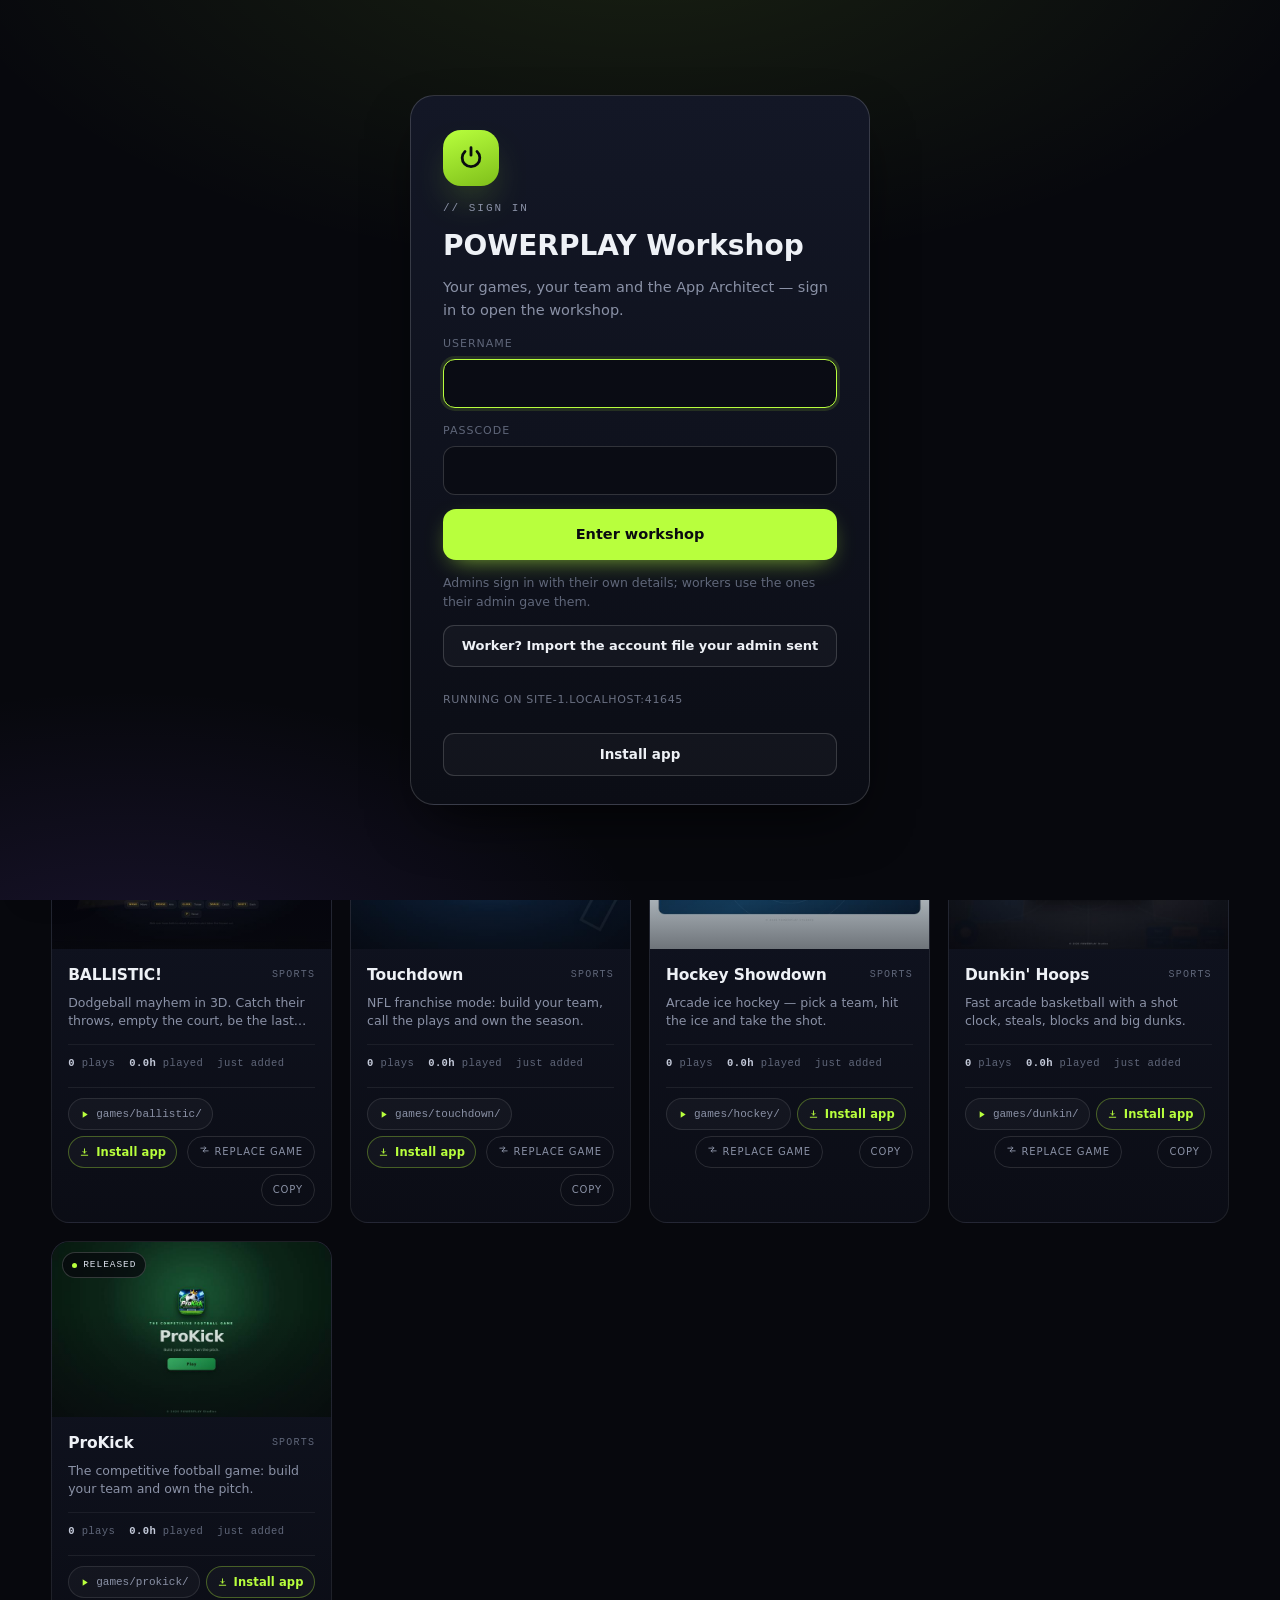
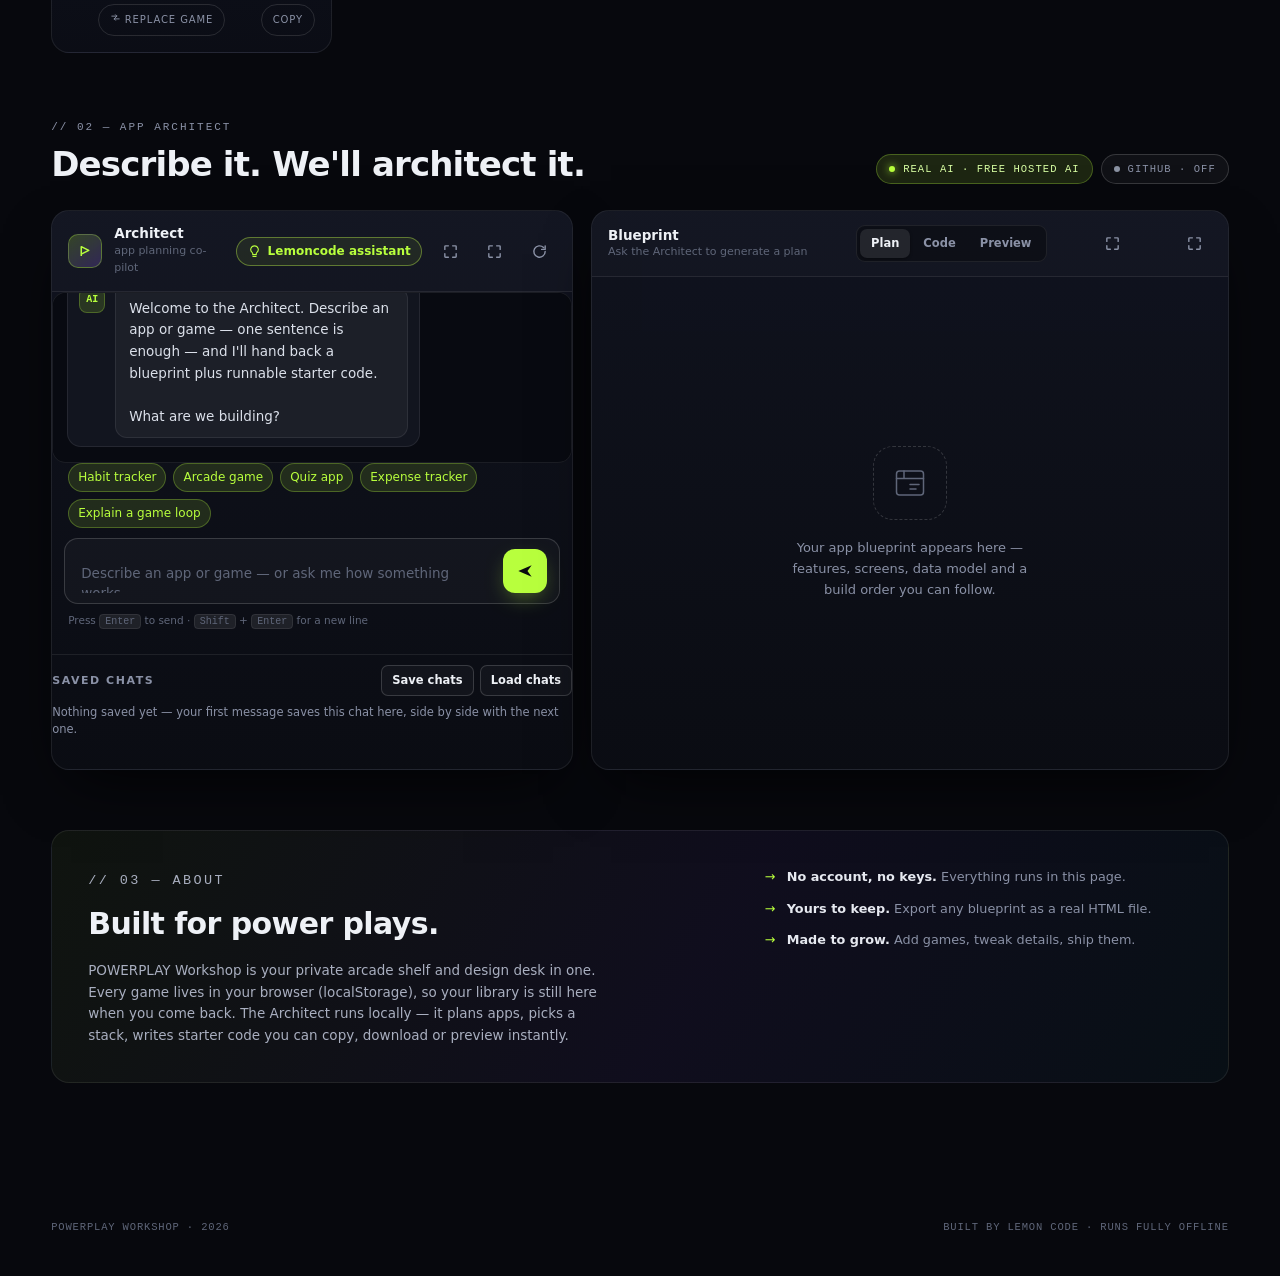
==== commit 9025f869: "Carry chats, games and edits between devices signed in to the same account A small relay bridge (ass" ====
--- a/index.html
+++ b/index.html
@@ -742,5 +742,6 @@
 <script src="assets/accounts.js"></script>
 <script src="assets/stage.js"></script>
 <script src="assets/app-mode.js"></script>
+<script src="assets/cloudsync.js"></script>
 </body>
 </html>
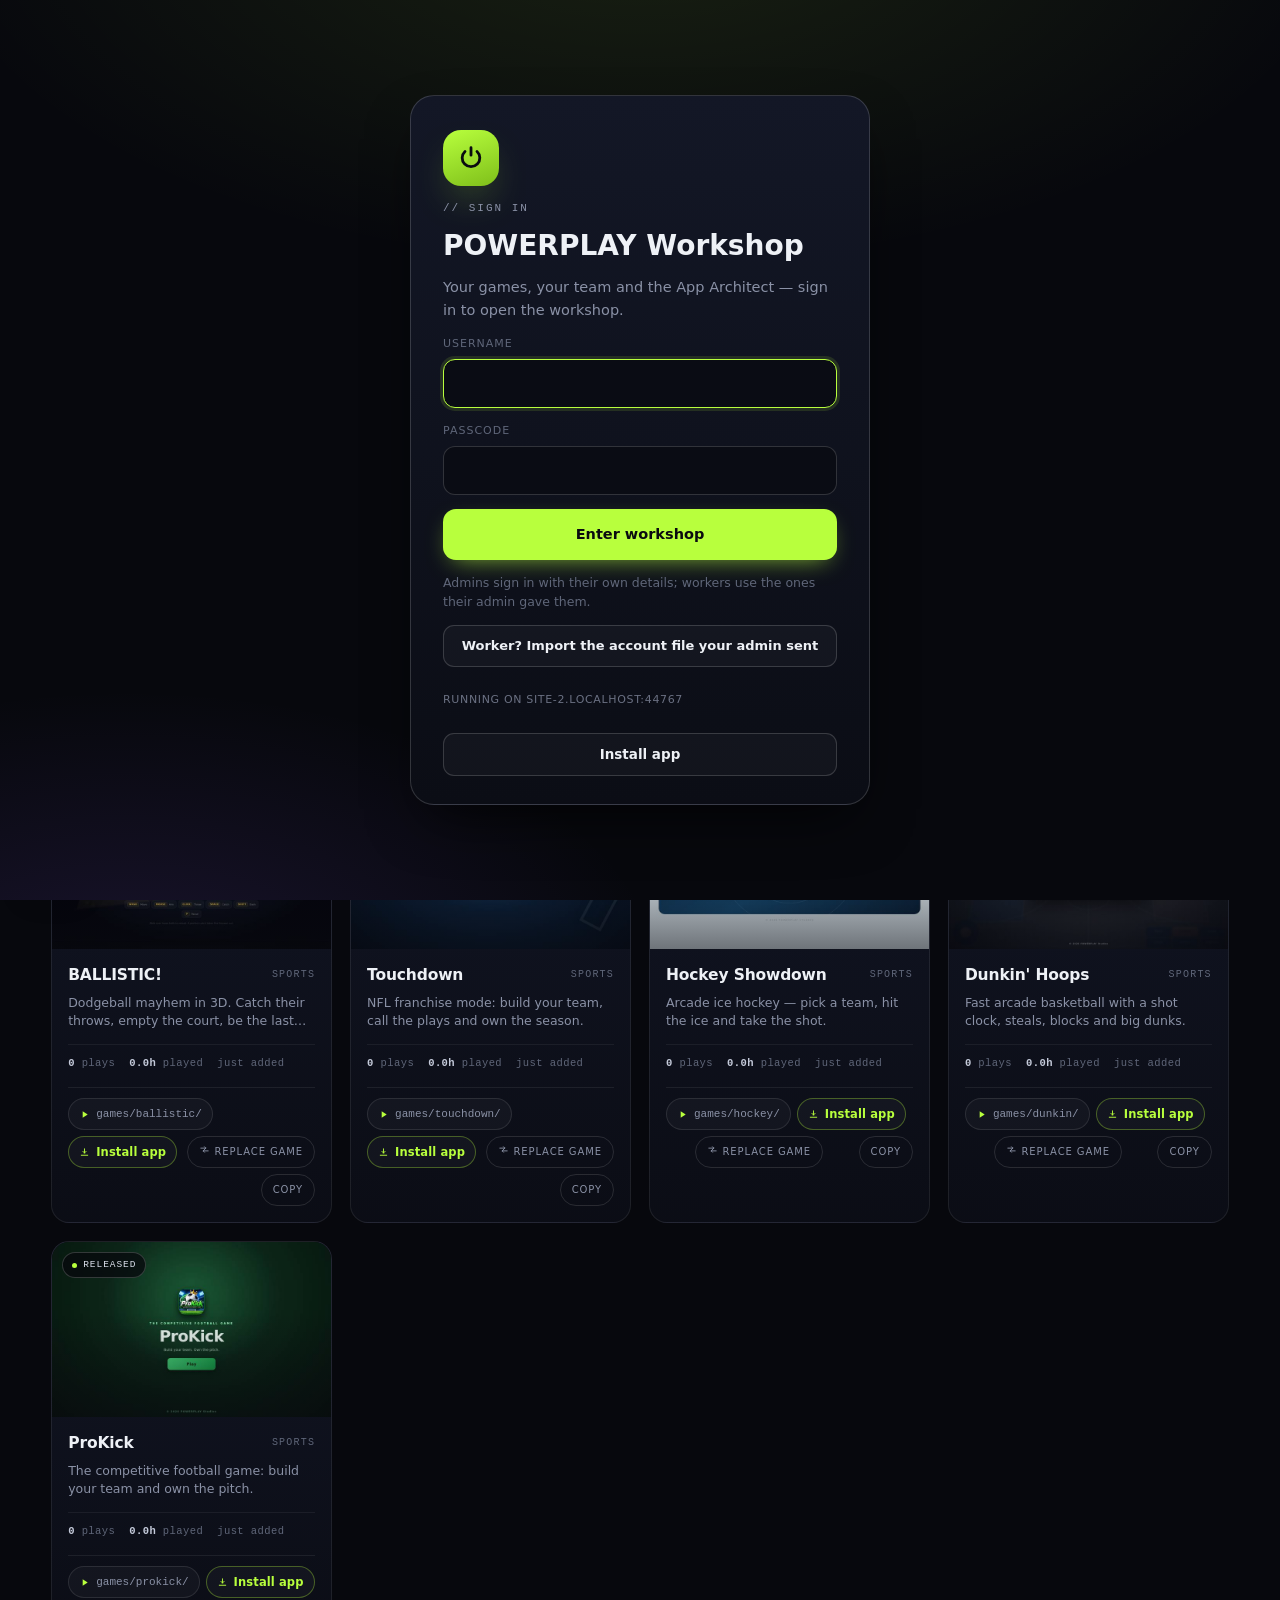
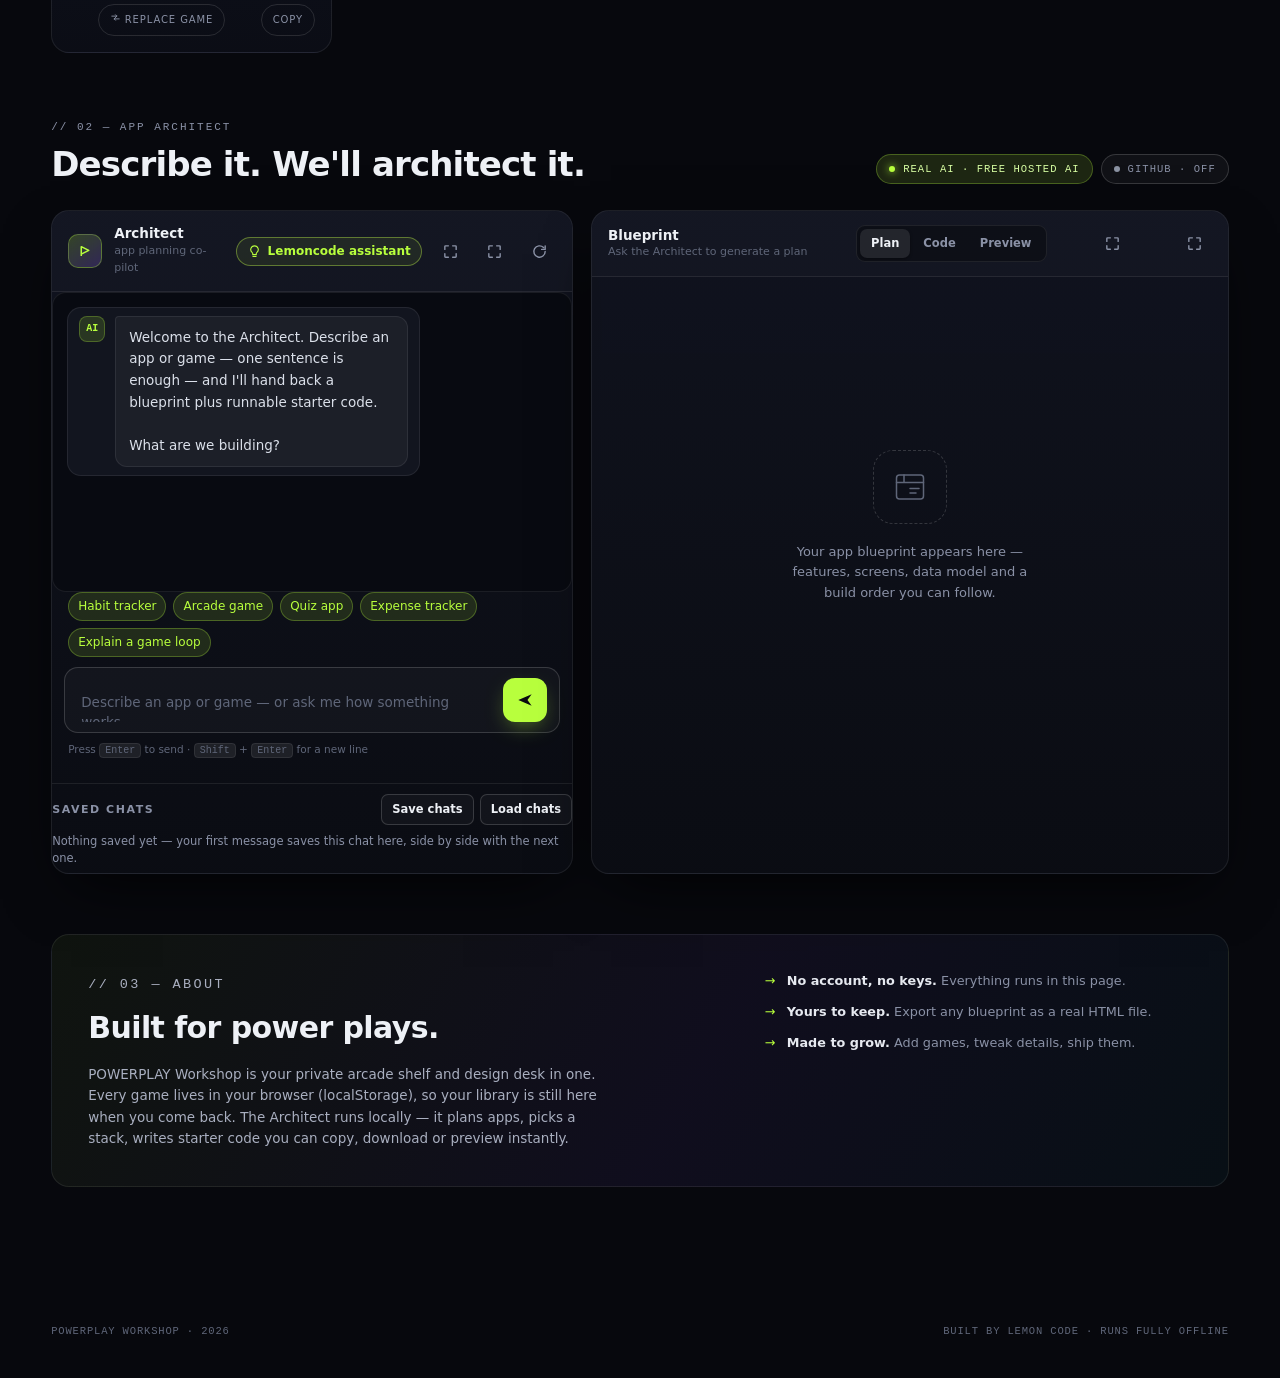
==== commit c5cb5a46: "Give the workers chat a bigger box and call it Announcements Co-authored-by: Lemon Code <hello@lemon" ====
--- a/index.html
+++ b/index.html
@@ -580,7 +580,7 @@
       </section>
       <section class="workers-col chat-col">
         <div class="chat-head">
-          <h4 id="chatTitle">Group chat</h4>
+          <h4 id="chatTitle">Announcements</h4>
           <div class="scope-chips" id="chatScopes"></div>
           <button class="chip chip-outline new-chat-btn" id="newChatBtn" type="button">+ New chat</button>
         </div>
--- a/assets/app-mode.css
+++ b/assets/app-mode.css
@@ -66,13 +66,13 @@
 .avatar-lg{width:72px;height:72px;font-size:24px}
 
 /* ---------- team modals ---------- */
-.wide-card{max-width:none;width:min(1150px,calc(100vw - 60px))}
+.wide-card{max-width:none;width:min(1150px,calc(100vw - 60px));max-height:calc(100vh - 40px);overflow:auto}
 .wide-card .modal-head{padding:24px 26px 0}
 .wide-card h3,.modal-card h3{margin:2px 0 0;font-size:20px}
 .modal-card .stack,.modal-card .theme-block{padding:0 26px 26px}
 .modal-card .stack{margin-top:18px}
 .workers-body{
-  display:grid;grid-template-columns:minmax(0,1.05fr) minmax(0,1.45fr);gap:26px;
+  display:grid;grid-template-columns:minmax(0,1fr) minmax(0,1.6fr);gap:26px;
   padding:16px 24px 20px;min-height:min(40vh,380px);
 }
 .workers-col{display:flex;flex-direction:column;gap:12px;min-width:0}
@@ -107,12 +107,19 @@
 }
 .scope-chip.is-active{background:var(--lime-soft);border-color:rgba(184,255,61,.45);color:var(--lime)}
 .chat-log{
-  flex:0 0 auto;height:clamp(140px,19vh,200px);overflow:auto;display:flex;flex-direction:column;gap:8px;
+  flex:0 0 auto;height:clamp(240px,calc(100vh - 600px),520px);overflow:auto;display:flex;flex-direction:column;gap:8px;
   padding:14px;border-radius:14px;background:#080a11;border:1px solid var(--line);
 }
 .msg{max-width:72%;padding:8px 11px;border-radius:14px;background:#12151f;border:1px solid var(--line);font-size:13.5px;line-height:1.45}
 .msg.is-me{align-self:flex-end;background:var(--lime-soft);border-color:rgba(184,255,61,.35)}
 .msg small{display:block;margin-bottom:3px;font-size:11px;color:var(--muted-2)}
+.msg.is-comment{background:rgba(255,196,61,.10);border-color:rgba(255,196,61,.4);border-left:3px solid #ffc43d}
+.msg.is-comment small{color:#ffcf6b}
+.chat-watch-note{
+  margin:0;padding:8px 11px;border-radius:10px;border:1px dashed var(--line);
+  font-size:12px;line-height:1.5;color:var(--muted);background:rgba(255,255,255,.03);
+}
+.scope-chip.is-watch{border-style:dashed;opacity:.9}
 .chat-form{display:grid;grid-template-columns:1fr auto auto;gap:8px;align-items:center}
 .chat-form input{padding:11px 13px;font-size:14px}
 .chat-form .btn{padding:0 18px;height:44px}
@@ -163,7 +170,7 @@
 @media (max-width:860px){
   .wide-card{width:calc(100vw - 20px)}
   .workers-body{grid-template-columns:1fr;min-height:0;max-height:82vh;overflow:auto;padding:16px 18px 22px}
-  .chat-log{height:clamp(140px,24vh,210px)}
+  .chat-log{height:clamp(260px,40vh,400px)}
   #chatThread .msg-actions{opacity:1}
   /* on a phone the field gets its own row above the buttons */
   #chatThread .msg-edit{grid-template-columns:1fr 1fr}
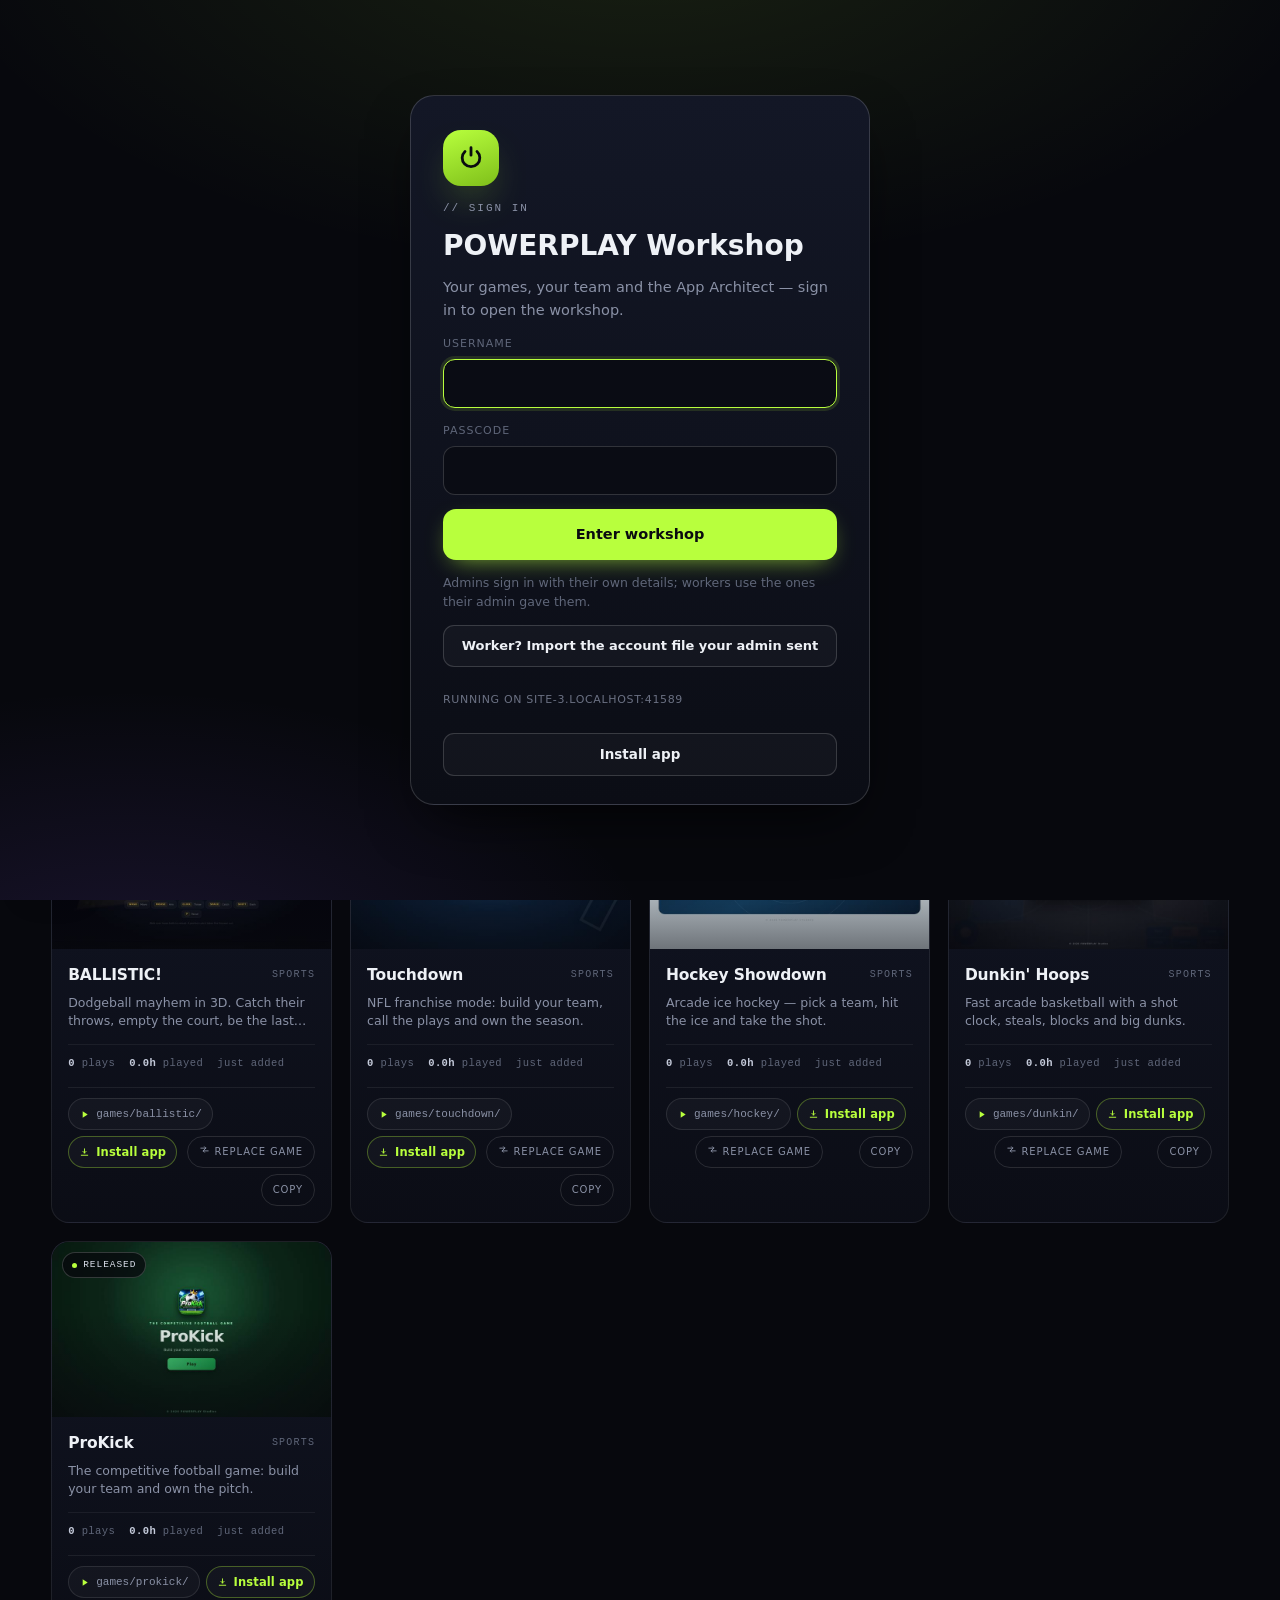
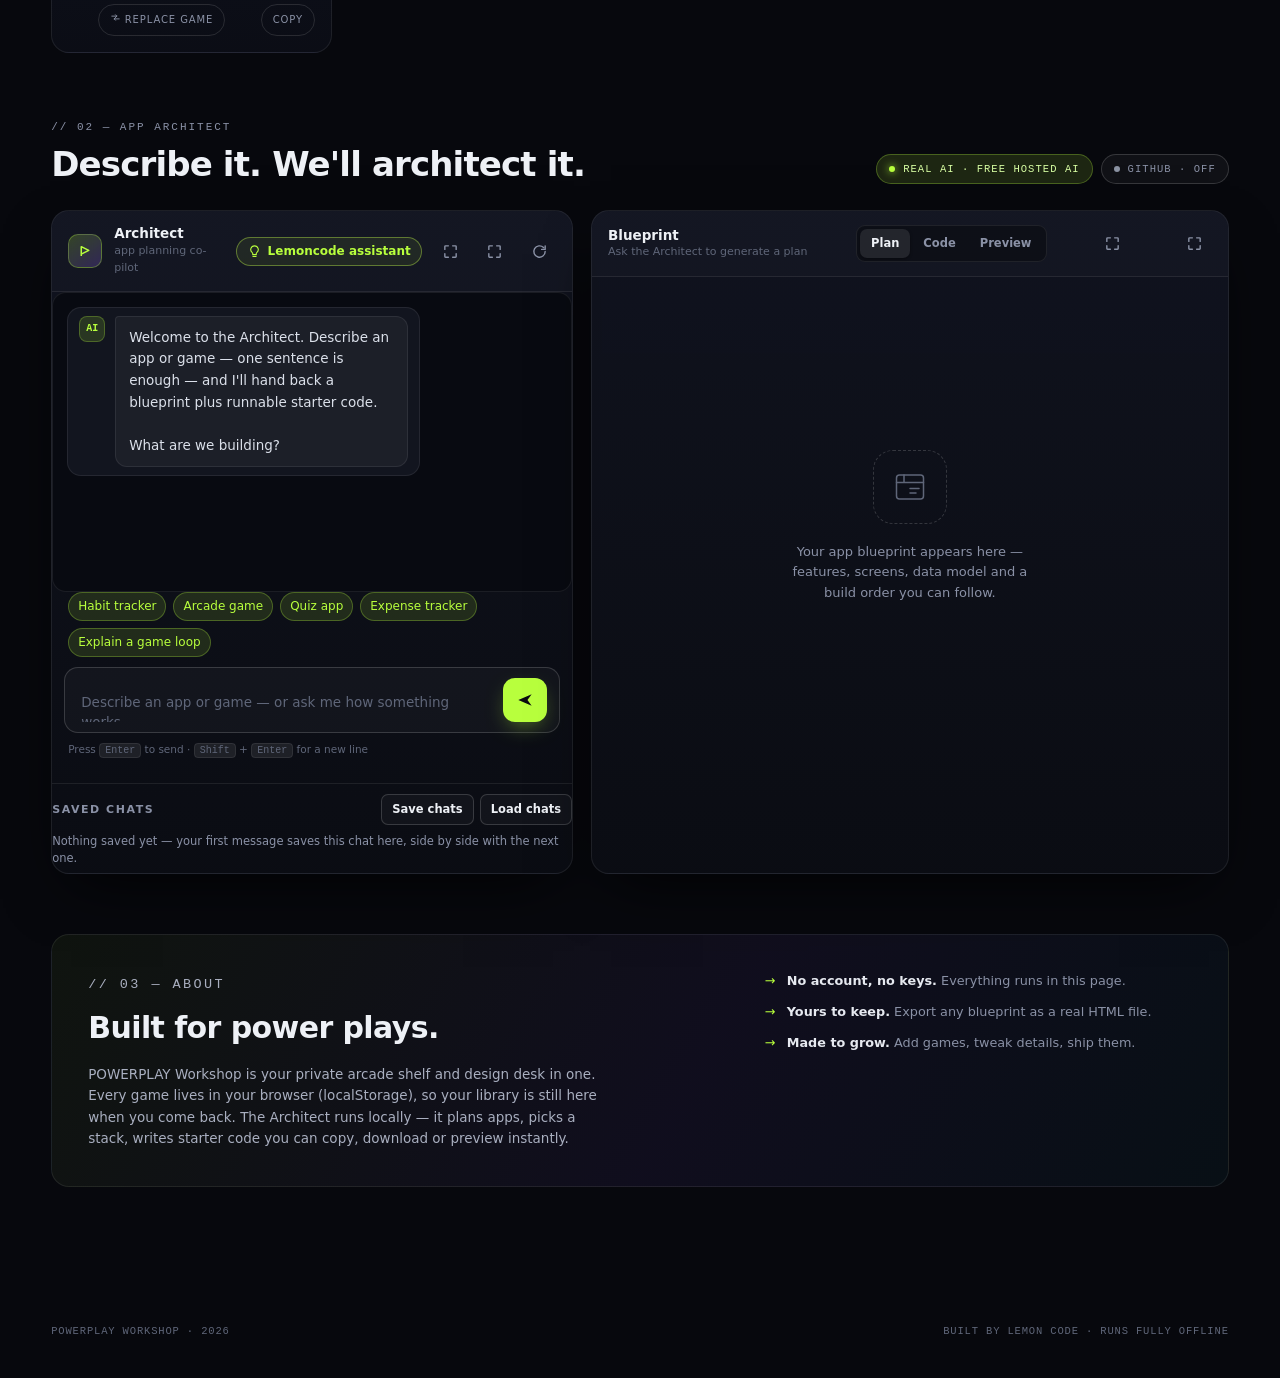
==== commit 1f79fdac: "Add calls, video and meeting scheduling to the workshop chats Calls and video open a shared room fro" ====
--- a/index.html
+++ b/index.html
@@ -79,6 +79,7 @@
   <div class="topbar-right">
     <a class="btn btn-ghost" href="app.html" style="text-decoration:none">Open app</a>
     <button class="btn btn-ghost" id="navWorkers" type="button">Workers</button>
+    <button class="btn btn-ghost" id="navSchedule" type="button" hidden>Schedule Meetings</button>
     <button class="btn btn-ghost" id="navAddPerson" type="button" hidden>Add person</button>
     <span class="status-pill"><i></i> <span id="statusWho">Workshop online</span></span>
     <button class="btn btn-lime" id="openAddGame" type="button">
@@ -580,7 +581,10 @@
       </section>
       <section class="workers-col chat-col">
         <div class="chat-head">
-          <h4 id="chatTitle">Announcements</h4>
+          <div class="chat-head-top">
+            <h4 id="chatTitle">Announcements</h4>
+            <div class="chat-calls" id="chatCallBtns" hidden></div>
+          </div>
           <div class="scope-chips" id="chatScopes"></div>
           <button class="chip chip-outline new-chat-btn" id="newChatBtn" type="button">+ New chat</button>
         </div>
@@ -612,6 +616,27 @@
       <div class="new-chat-actions">
         <button class="btn btn-ghost" type="button" data-close-newchat>Cancel</button>
         <button class="btn btn-lime" type="submit">Create chat</button>
+      </div>
+    </form>
+  </div>
+</div>
+
+<!-- schedule a meeting (admins) -->
+<div class="modal" id="meetingModal" role="dialog" aria-modal="true" aria-labelledby="meetingModalTitle" hidden>
+  <div class="modal-backdrop" data-close-meeting></div>
+  <div class="modal-card format-card">
+    <p class="eyebrow">// meeting</p>
+    <h3 id="meetingModalTitle">Schedule a meeting</h3>
+    <form id="meetingForm" class="stack">
+      <label class="field"><span>What is it</span><input id="meetingName" required maxlength="60" placeholder="e.g. Monday standup" autocomplete="off"></label>
+      <label class="field"><span>When</span><input id="meetingWhen" type="datetime-local" required></label>
+      <label class="field"><span>Send it to a group</span><select id="meetingGroup"></select></label>
+      <p class="hint-small">Who is included? Everyone in the group sees the meeting; the people you tick are named on it.</p>
+      <div class="new-chat-people" id="meetingPeople"></div>
+      <p class="form-error" id="meetingError" hidden></p>
+      <div class="new-chat-actions">
+        <button class="btn btn-ghost" type="button" data-close-meeting>Cancel</button>
+        <button class="btn btn-lime" type="submit">Schedule &amp; send</button>
       </div>
     </form>
   </div>
--- a/assets/app-mode.css
+++ b/assets/app-mode.css
@@ -99,6 +99,14 @@
 
 .chat-col{border-left:1px solid var(--line);padding-left:22px}
 .chat-head{display:flex;flex-direction:column;gap:8px;align-items:flex-start}
+.chat-head-top{display:flex;align-items:center;justify-content:space-between;gap:10px;width:100%;flex-wrap:wrap}
+.chat-calls{display:flex;gap:6px;flex-wrap:wrap}
+.chat-calls .call-btn{cursor:pointer}
+#chatThread .call-join{display:inline-flex;align-items:center;justify-content:center;height:32px;padding:0 14px;margin-top:6px;font-size:12px;text-decoration:none}
+#chatThread .msg-meeting{margin-top:6px;padding:10px 12px;border-radius:12px;display:flex;flex-direction:column;gap:3px;align-items:flex-start;background:rgba(184,255,61,.07);border:1px solid rgba(184,255,61,.3)}
+#chatThread .msg-meeting strong{font-size:13.5px;color:var(--text)}
+#chatThread .msg-meeting .meeting-when{font-size:12px;color:var(--text);opacity:.9}
+#chatThread .msg-meeting .meeting-people{font-size:11.5px;color:var(--muted-2)}
 .new-chat-btn{align-self:flex-start;white-space:nowrap}
 .scope-chips{display:flex;flex-wrap:wrap;gap:6px}
 .scope-chip{
@@ -110,6 +118,8 @@
   flex:0 0 auto;height:clamp(240px,calc(100vh - 600px),520px);overflow:auto;display:flex;flex-direction:column;gap:8px;
   padding:14px;border-radius:14px;background:#080a11;border:1px solid var(--line);
 }
+/* the chat box is 1.8x the old size */
+#chatThread{height:clamp(300px,calc(180vh - 1080px),738px);max-height:none}
 .msg{max-width:72%;padding:8px 11px;border-radius:14px;background:#12151f;border:1px solid var(--line);font-size:13.5px;line-height:1.45}
 .msg.is-me{align-self:flex-end;background:var(--lime-soft);border-color:rgba(184,255,61,.35)}
 .msg small{display:block;margin-bottom:3px;font-size:11px;color:var(--muted-2)}
@@ -122,6 +132,8 @@
 .scope-chip.is-watch{border-style:dashed;opacity:.9}
 .chat-form{display:grid;grid-template-columns:1fr auto auto;gap:8px;align-items:center}
 .chat-form input{padding:11px 13px;font-size:14px}
+.chat-form input:disabled{opacity:.72;cursor:not-allowed}
+.chat-form .btn:disabled{opacity:.45;cursor:not-allowed}
 .chat-form .btn{padding:0 18px;height:44px}
 .chat-photo{width:44px;height:44px;border-radius:12px;border:1px solid var(--line);background:#12151f;color:var(--muted);display:grid;place-items:center;cursor:pointer}
 .chat-photo:hover{color:var(--lime);border-color:rgba(184,255,61,.45)}
@@ -171,6 +183,7 @@
   .wide-card{width:calc(100vw - 20px)}
   .workers-body{grid-template-columns:1fr;min-height:0;max-height:82vh;overflow:auto;padding:16px 18px 22px}
   .chat-log{height:clamp(260px,40vh,400px)}
+  #chatThread{height:clamp(360px,72vh,720px);max-height:none}
   #chatThread .msg-actions{opacity:1}
   /* on a phone the field gets its own row above the buttons */
   #chatThread .msg-edit{grid-template-columns:1fr 1fr}
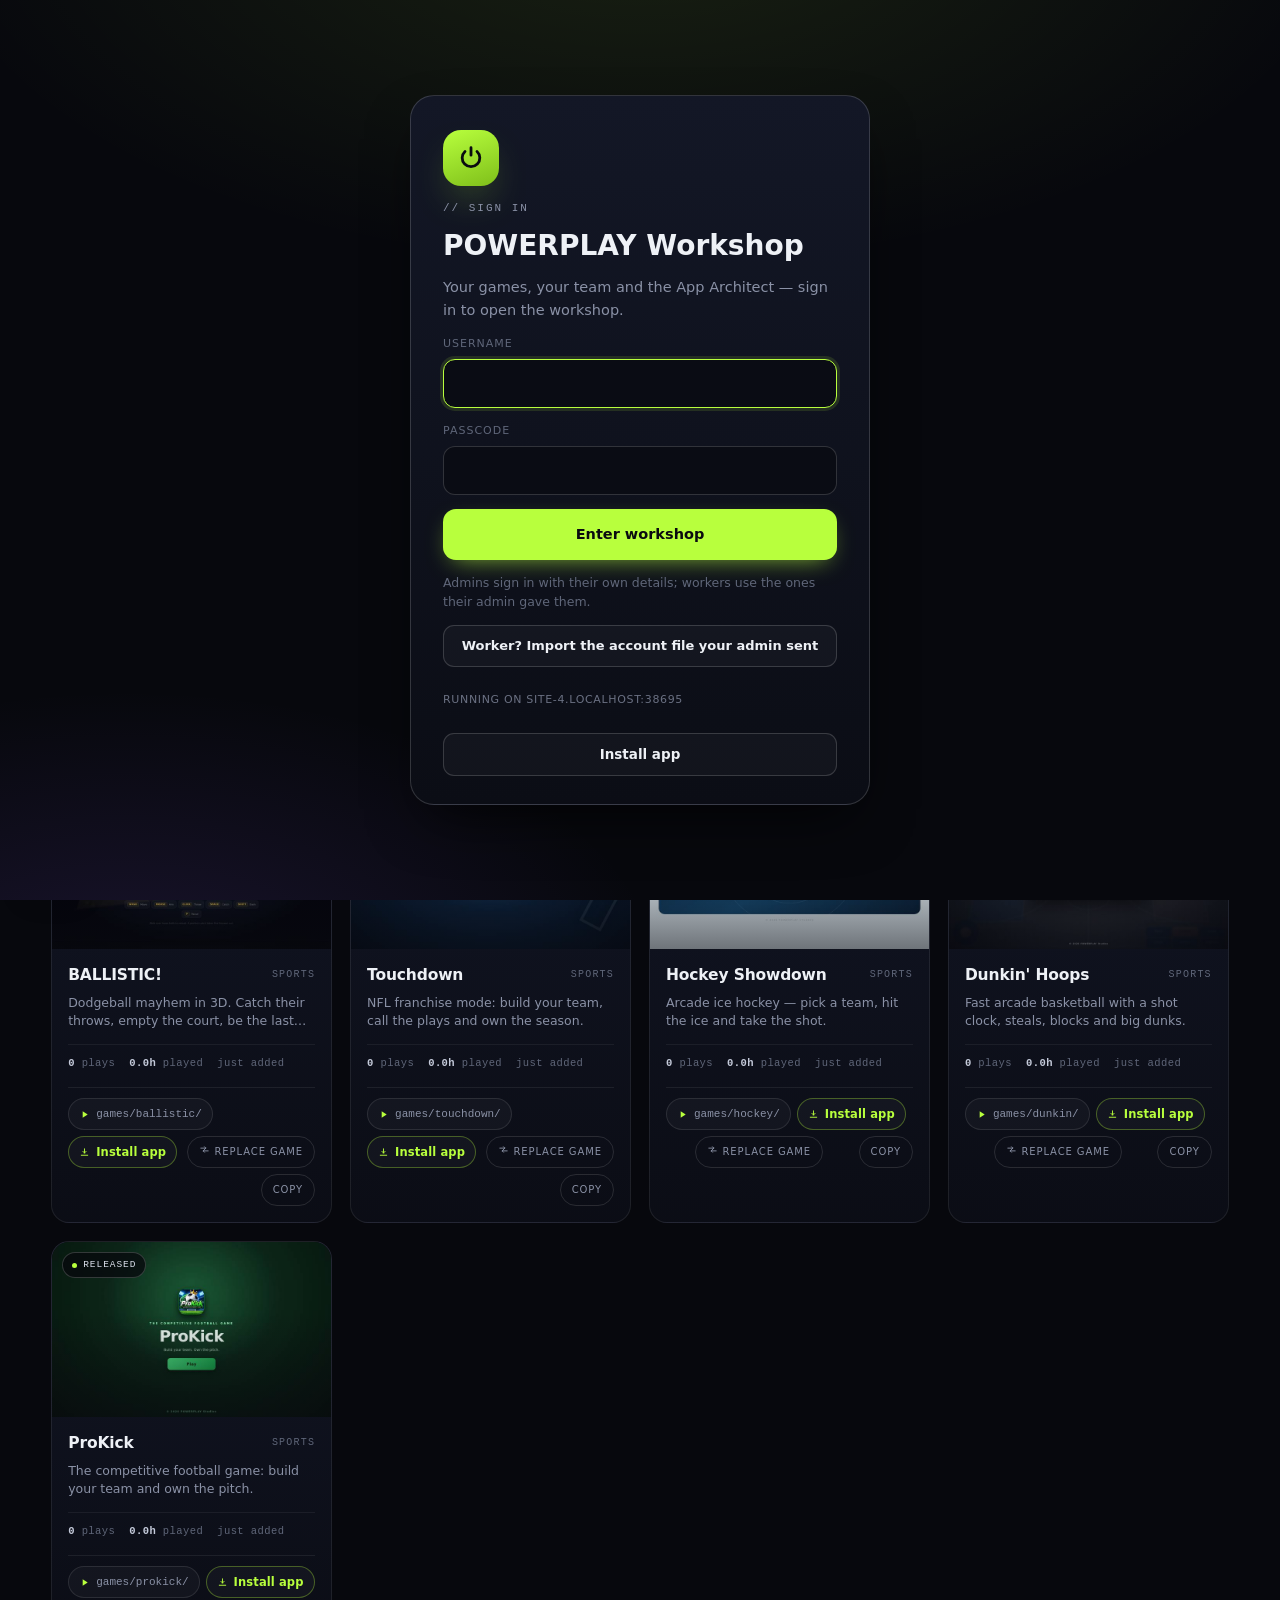
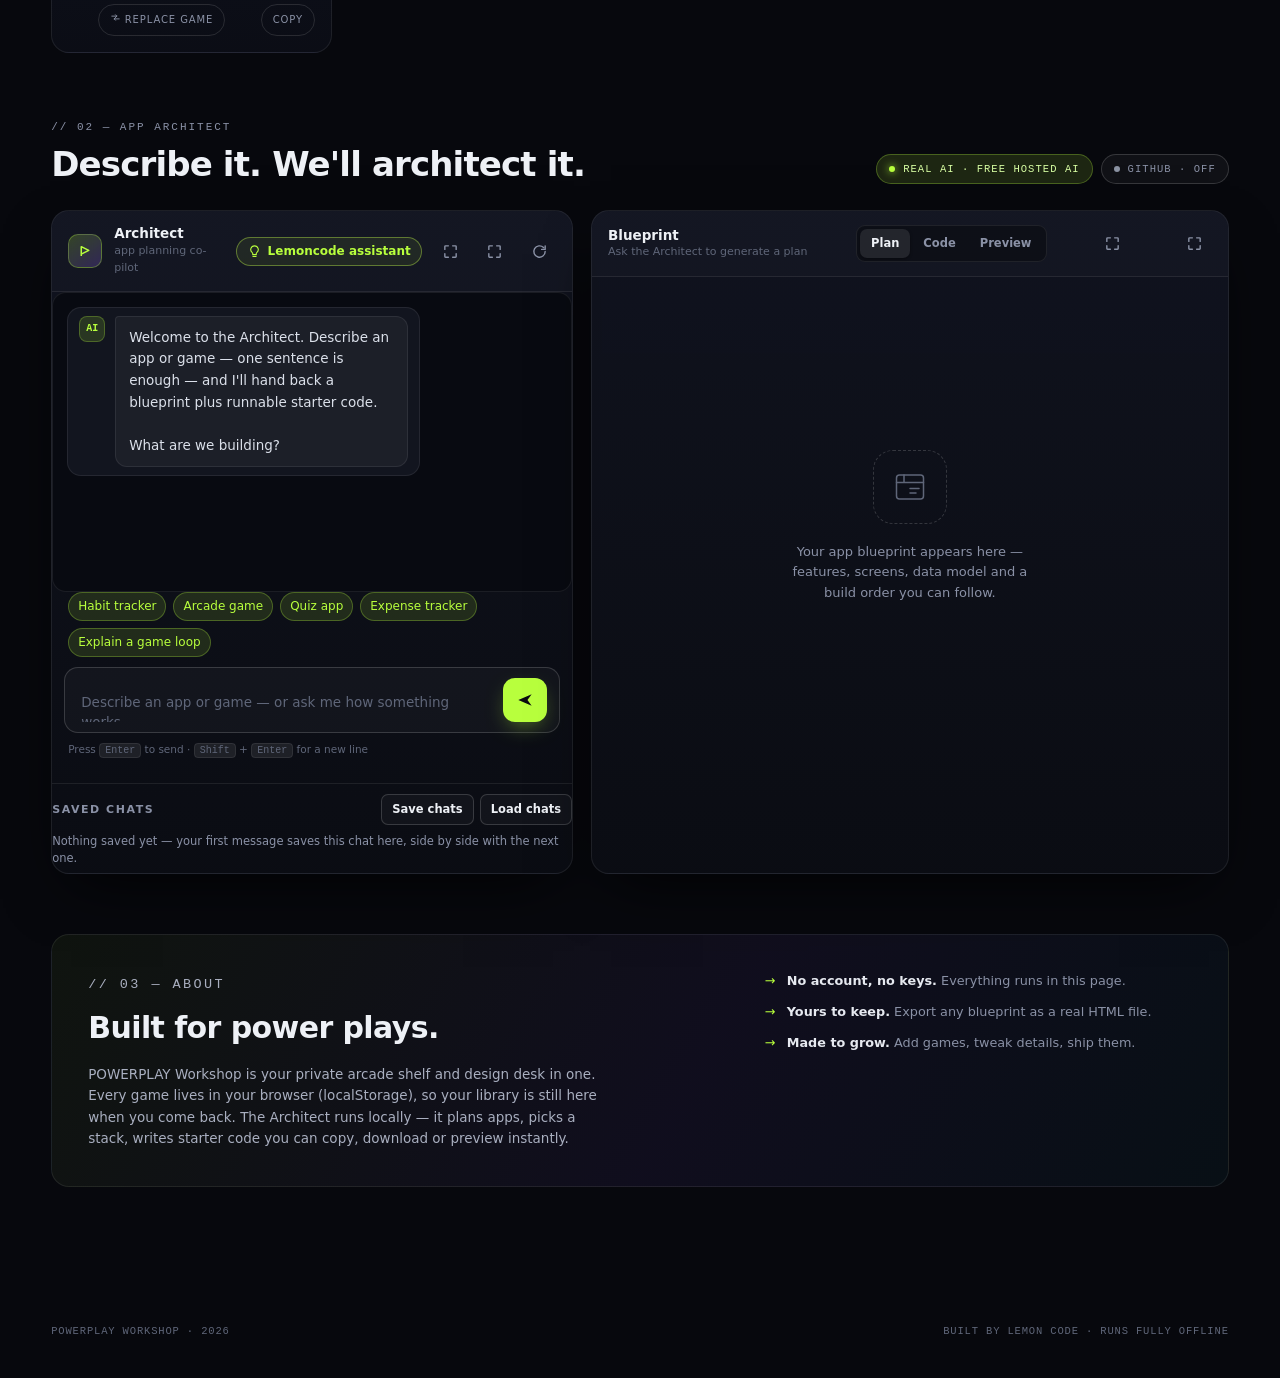
==== commit a46658dc: "Let chats be renamed and deleted, and let admins switch a worker's role A chat can be renamed by the" ====
--- a/index.html
+++ b/index.html
@@ -583,6 +583,14 @@
         <div class="chat-head">
           <div class="chat-head-top">
             <h4 id="chatTitle">Announcements</h4>
+            <div class="chat-actions" id="chatActions" hidden>
+              <button class="icon-btn" id="chatRenameBtn" type="button" title="Rename this chat" aria-label="Rename this chat" hidden>
+                <svg viewBox="0 0 24 24" aria-hidden="true"><path d="M4 20h4L19 9a2.1 2.1 0 0 0-3-3L5 17v3z" fill="none" stroke="currentColor" stroke-width="1.7" stroke-linejoin="round"/><path d="M14.5 6.5l3 3" stroke="currentColor" stroke-width="1.7"/></svg>
+              </button>
+              <button class="icon-btn" id="chatDeleteBtn" type="button" title="Delete this chat" aria-label="Delete this chat" hidden>
+                <svg viewBox="0 0 24 24" aria-hidden="true"><path d="M4 7h16M9 7V5h6v2M6 7l1 13h10l1-13" fill="none" stroke="currentColor" stroke-width="1.7" stroke-linecap="round" stroke-linejoin="round"/></svg>
+              </button>
+            </div>
             <div class="chat-calls" id="chatCallBtns" hidden></div>
           </div>
           <div class="scope-chips" id="chatScopes"></div>
--- a/assets/app-mode.css
+++ b/assets/app-mode.css
@@ -99,8 +99,10 @@
 
 .chat-col{border-left:1px solid var(--line);padding-left:22px}
 .chat-head{display:flex;flex-direction:column;gap:8px;align-items:flex-start}
-.chat-head-top{display:flex;align-items:center;justify-content:space-between;gap:10px;width:100%;flex-wrap:wrap}
-.chat-calls{display:flex;gap:6px;flex-wrap:wrap}
+.chat-head-top{display:flex;align-items:center;justify-content:flex-start;gap:10px;width:100%;flex-wrap:wrap}
+.chat-actions{display:flex;align-items:center;gap:2px}
+.chat-actions .icon-btn{width:30px;height:30px}
+.chat-calls{display:flex;gap:6px;flex-wrap:wrap;margin-left:auto}
 .chat-calls .call-btn{cursor:pointer}
 #chatThread .call-join{display:inline-flex;align-items:center;justify-content:center;height:32px;padding:0 14px;margin-top:6px;font-size:12px;text-decoration:none}
 #chatThread .msg-meeting{margin-top:6px;padding:10px 12px;border-radius:12px;display:flex;flex-direction:column;gap:3px;align-items:flex-start;background:rgba(184,255,61,.07);border:1px solid rgba(184,255,61,.3)}
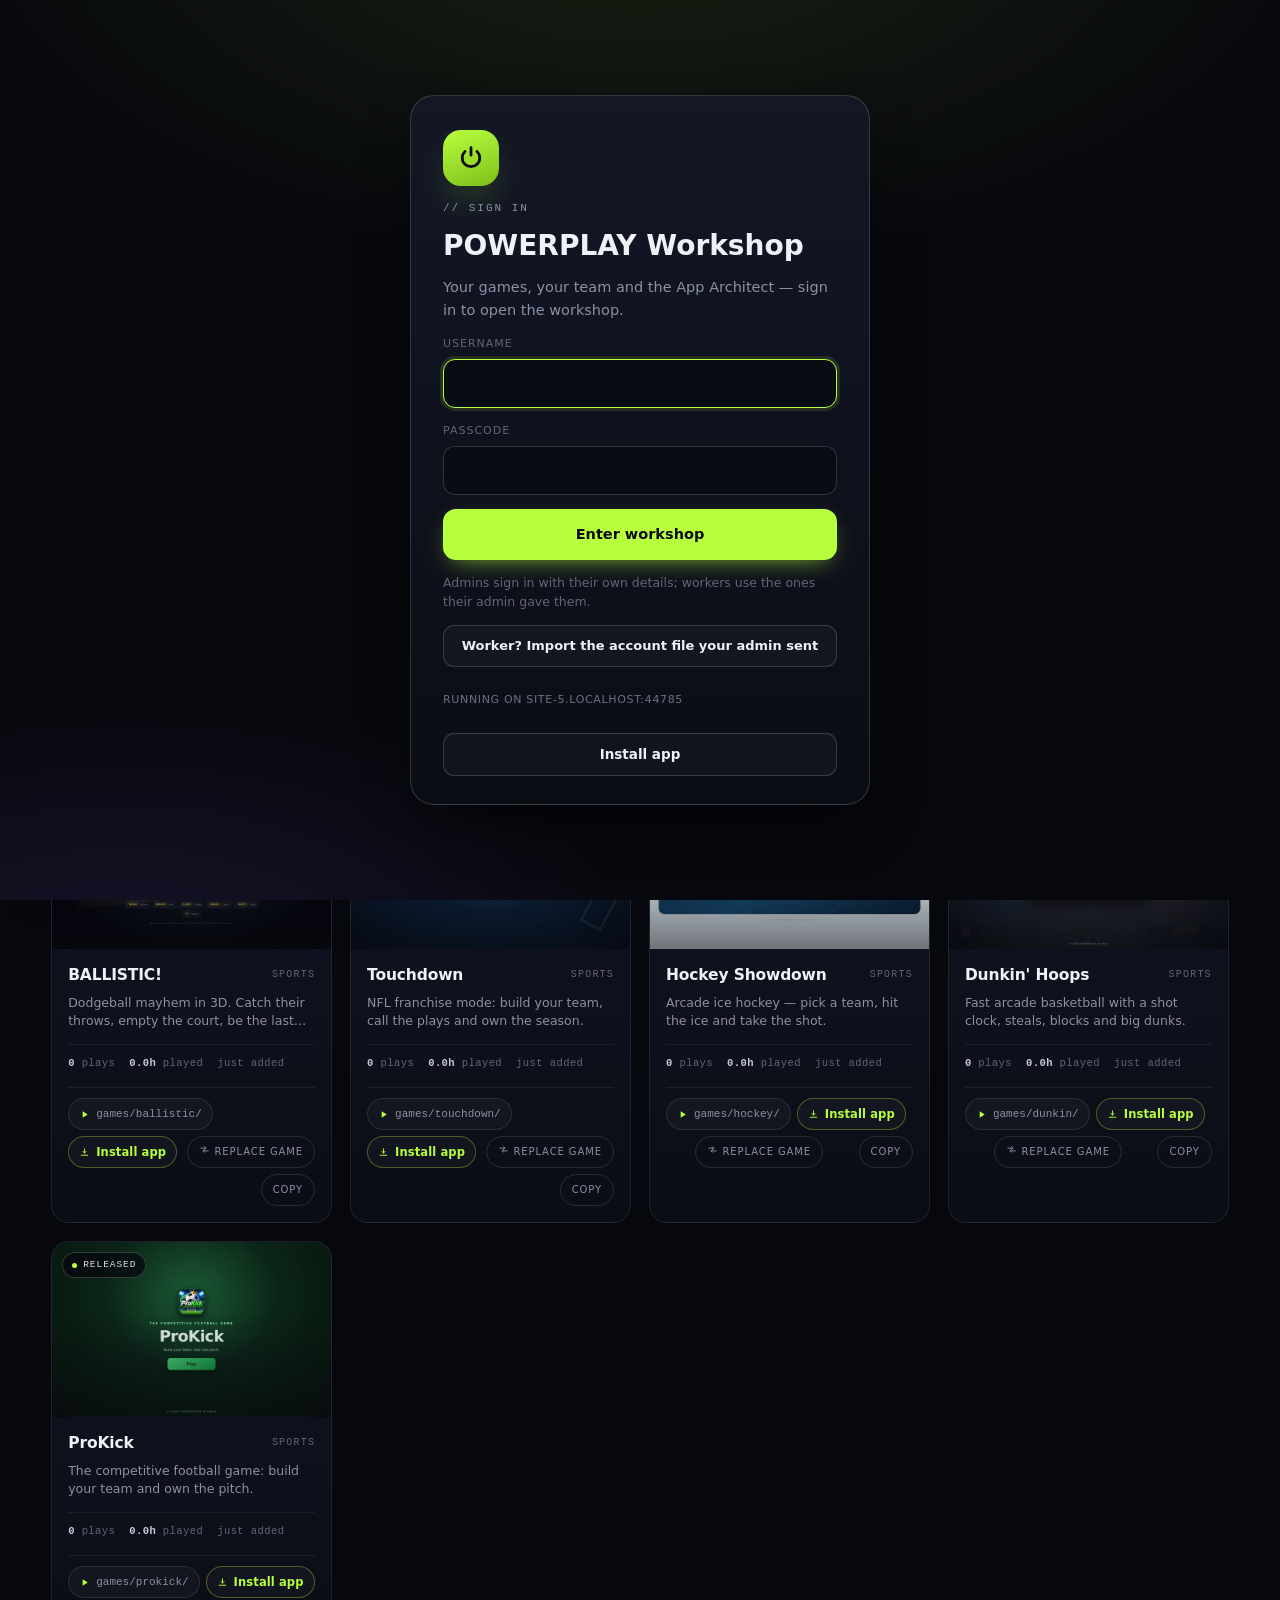
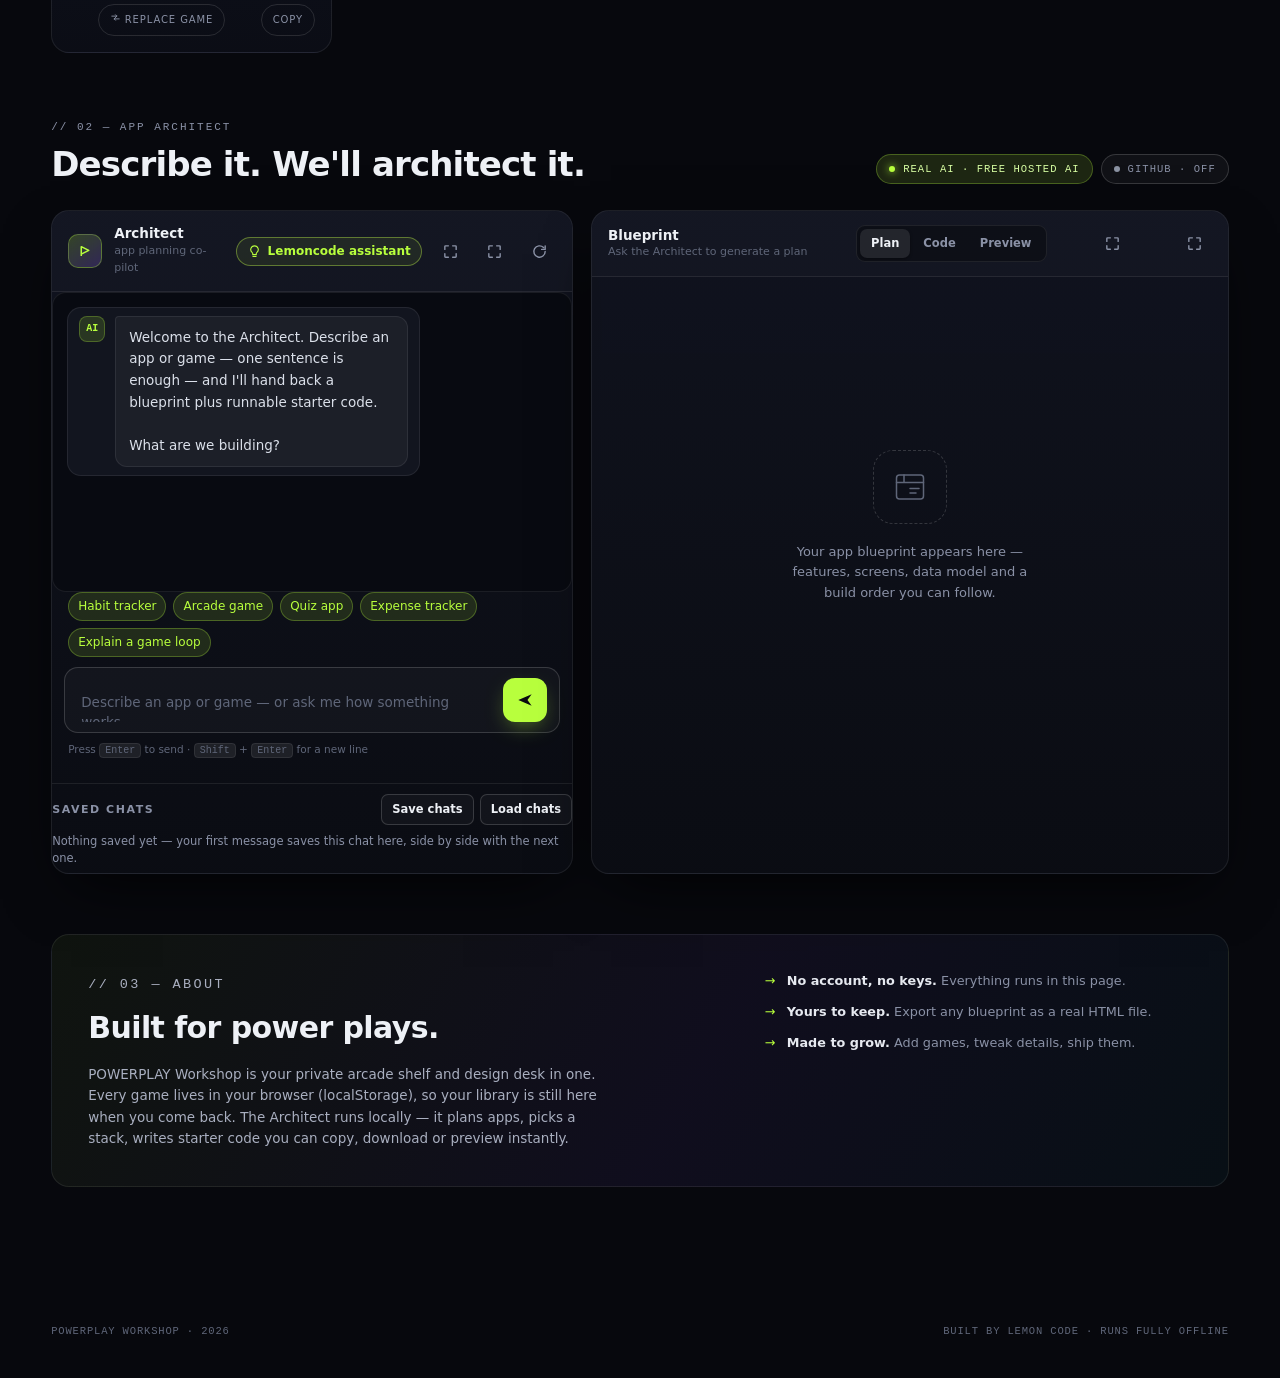
==== commit 3abdcf57: "Change a game's status from its card, and open Google Meet for calls Every game card now has a Statu" ====
--- a/index.html
+++ b/index.html
@@ -338,6 +338,14 @@
       <h3 id="gameModalTitle">Game</h3>
       <p id="gameModalDesc" class="muted"></p>
       <div class="meta-grid" id="gameModalMeta"></div>
+      <label class="status-edit" for="gameStatusSel">
+        <span>Status</span>
+        <select id="gameStatusSel" class="status-select">
+          <option>In progress</option>
+          <option>Prototype</option>
+          <option>Released</option>
+        </select>
+      </label>
       <div class="game-modal-actions" id="gameModalActions">
         <button class="btn btn-lime" id="playGameBtn" type="button">Play now</button>
         <button class="btn btn-ghost" id="editManualBtn" type="button" title="Open the game on the play stage with the manual editing tools">
--- a/assets/styles.css
+++ b/assets/styles.css
@@ -388,6 +388,17 @@
 }
 .form input:focus,.form select:focus,.form textarea:focus{border-color:rgba(184,255,61,.55);box-shadow:0 0 0 3px rgba(184,255,61,.08)}
 .form select{appearance:none;background-image:url("data:image/svg+xml,%3Csvg xmlns='http://www.w3.org/2000/svg' width='12' height='8'%3E%3Cpath d='M1 1l5 5 5-5' stroke='%238a91a6' stroke-width='1.6' fill='none' stroke-linecap='round'/%3E%3C/svg%3E");background-repeat:no-repeat;background-position:right 12px center}
+
+/* status of a game, changed from its detail card */
+.status-edit{display:flex;align-items:center;gap:10px;margin-top:16px;font-family:var(--mono);font-size:11.5px;letter-spacing:.06em;text-transform:uppercase;color:var(--muted)}
+.status-select{
+  appearance:none;padding:7px 30px 7px 11px;border-radius:9px;border:1px solid var(--line-strong);
+  background:rgba(255,255,255,.03);color:var(--text);font-family:var(--font);font-size:13px;
+  letter-spacing:normal;text-transform:none;cursor:pointer;outline:0;transition:.18s;
+  background-image:url("data:image/svg+xml,%3Csvg xmlns='http://www.w3.org/2000/svg' width='12' height='8'%3E%3Cpath d='M1 1l5 5 5-5' stroke='%238a91a6' stroke-width='1.6' fill='none' stroke-linecap='round'/%3E%3C/svg%3E");
+  background-repeat:no-repeat;background-position:right 10px center;
+}
+.status-select:focus{border-color:rgba(184,255,61,.55);box-shadow:0 0 0 3px rgba(184,255,61,.08)}
 .form textarea{resize:vertical;min-height:64px}
 .form-row{display:grid;grid-template-columns:1fr 1fr;gap:12px}
 .form-actions{display:flex;justify-content:flex-end;gap:9px;margin-top:6px}
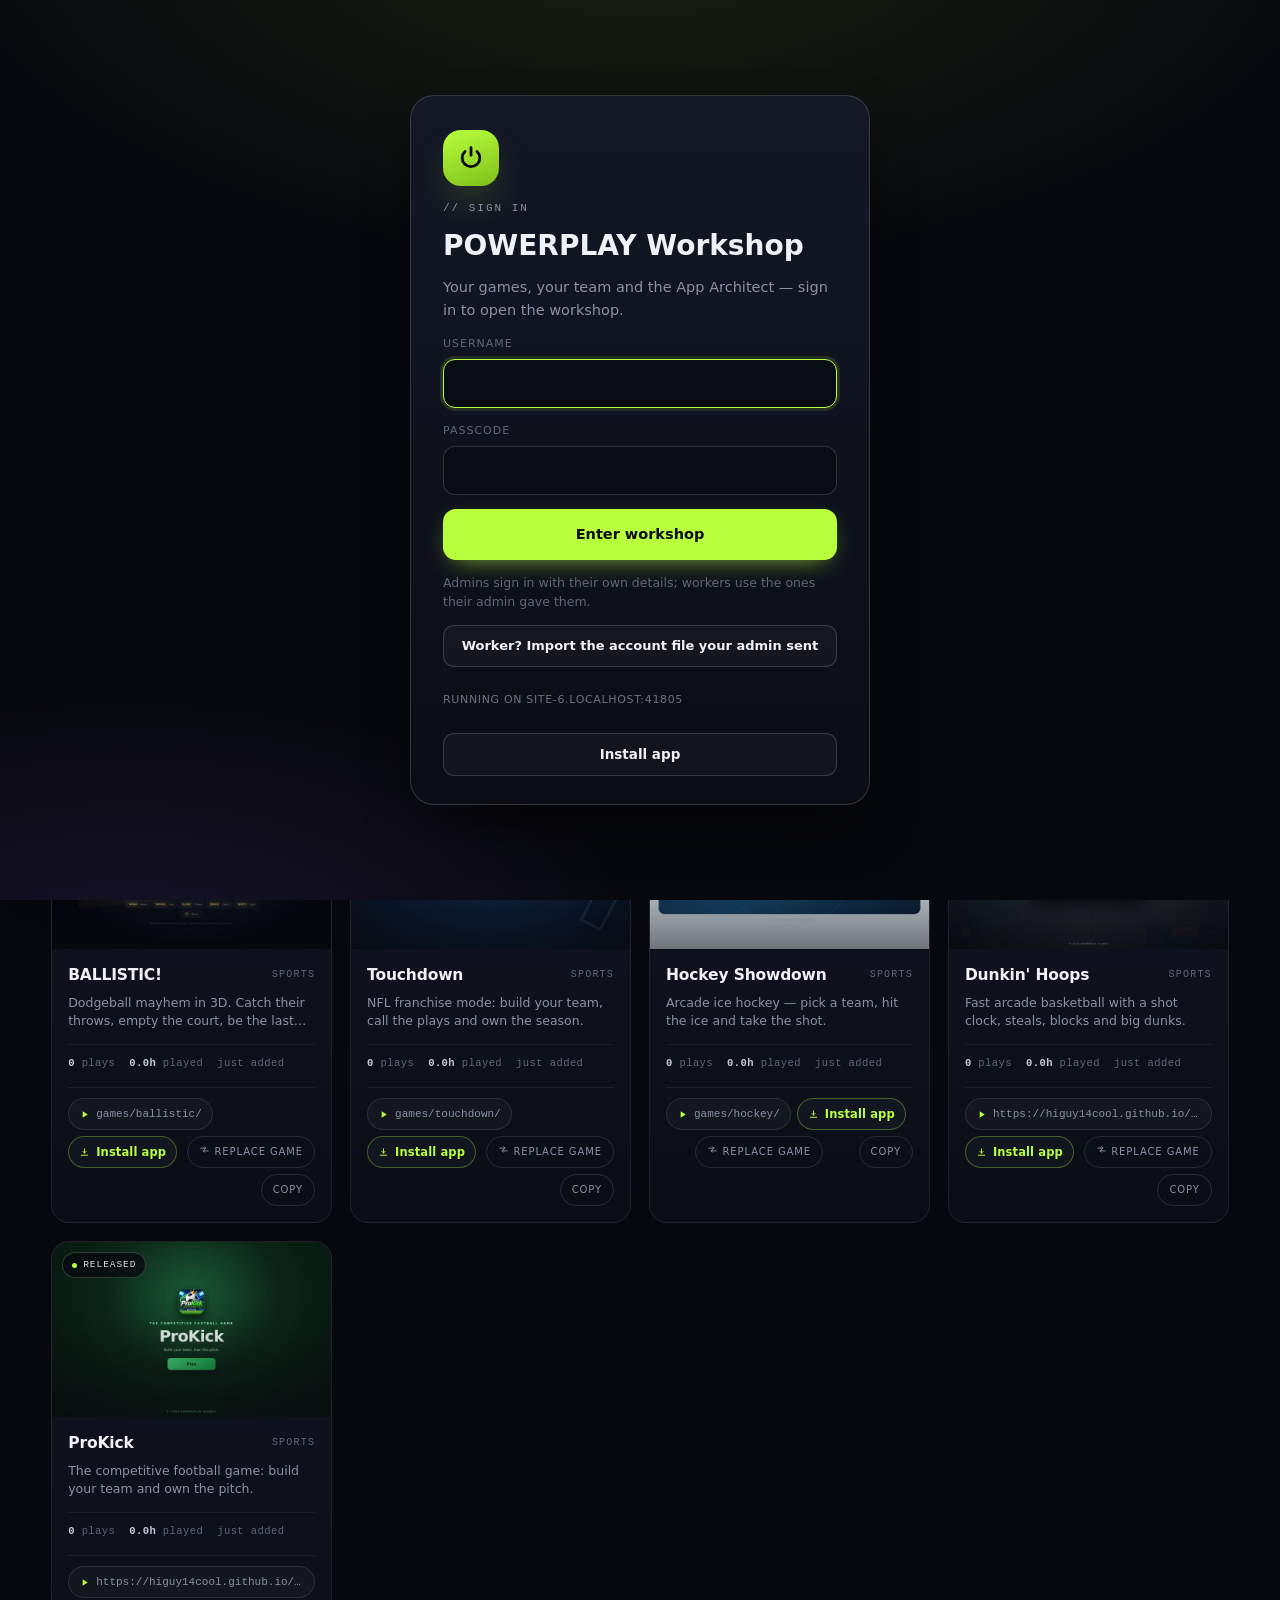
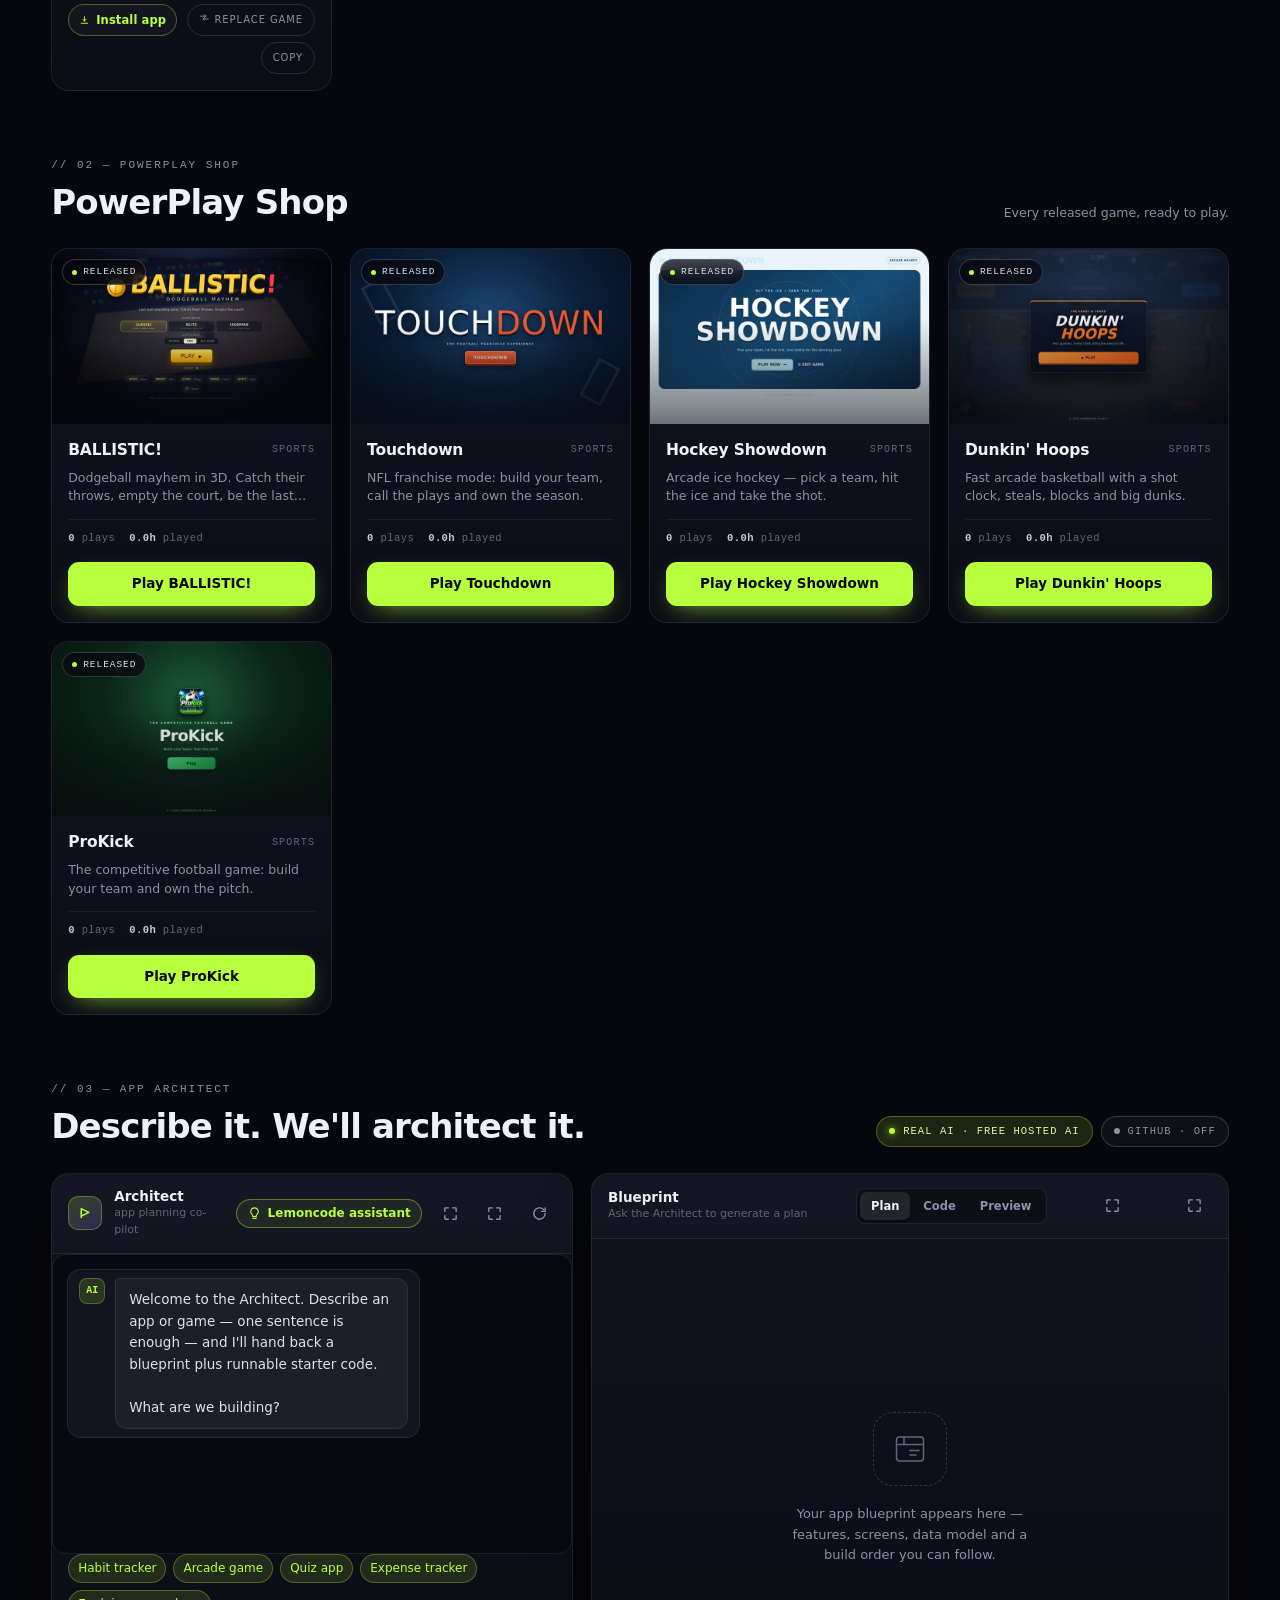
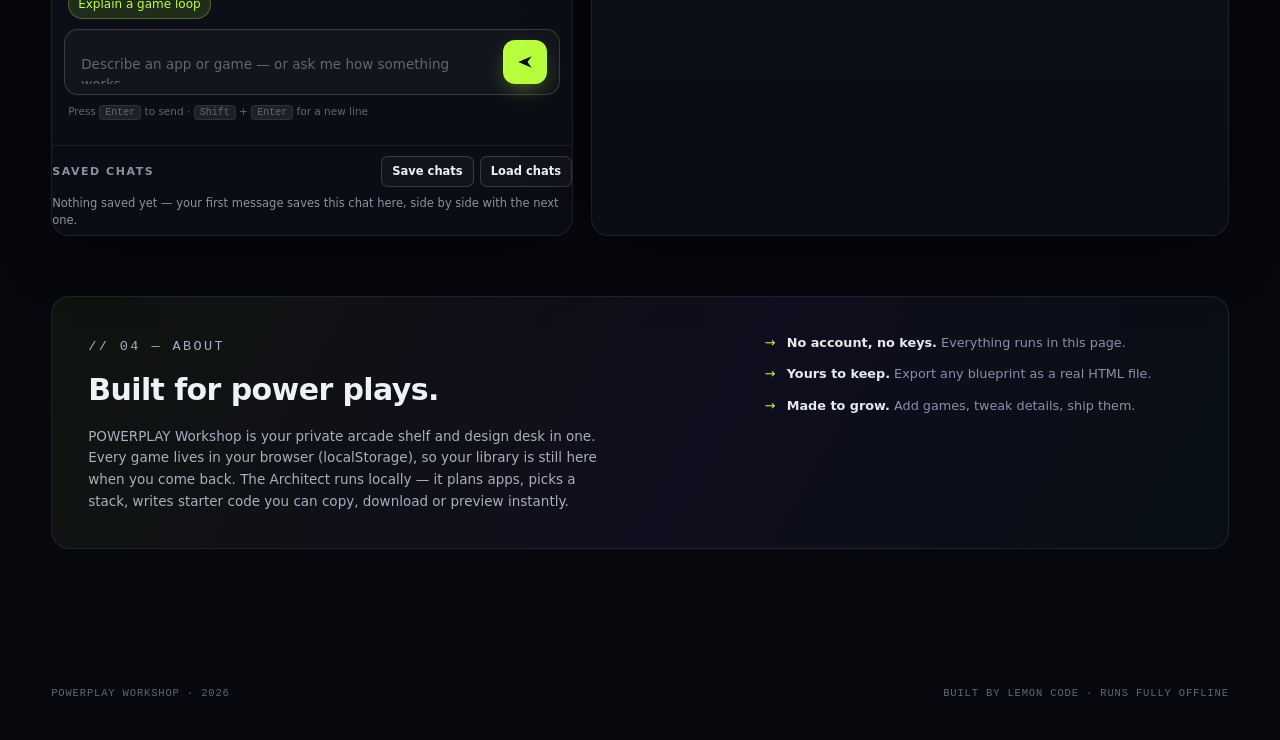
==== commit 7d94f462: "Keep a game's link through an uninstall, and open the PowerPlay Shop Co-authored-by: Lemon Code <hel" ====
--- a/index.html
+++ b/index.html
@@ -72,6 +72,7 @@
 
   <nav class="topnav" aria-label="Sections">
     <a href="#library" class="is-active" data-nav="library">Library</a>
+    <a href="#shop" data-nav="shop">Shop</a>
     <a href="#architect" data-nav="architect">App Architect</a>
     <a href="#about" data-nav="about">About</a>
   </nav>
@@ -153,10 +154,22 @@
     <p class="empty-state" id="emptyState" hidden>No games match that search. Try another title — or build a new one.</p>
   </section>
 
+  <section class="section" id="shop">
+    <div class="section-head">
+      <div>
+        <p class="eyebrow">// 02 — powerplay shop</p>
+        <h2>PowerPlay Shop</h2>
+      </div>
+      <p class="section-note">Every released game, ready to play.</p>
+    </div>
+    <div class="game-grid shop-grid" id="shopGrid"></div>
+    <p class="empty-state" id="shopEmpty" hidden>Nothing on the shelf yet — release a game and it lands here.</p>
+  </section>
+
   <section class="section architect" id="architect">
     <div class="section-head">
       <div>
-        <p class="eyebrow">// 02 — app architect</p>
+        <p class="eyebrow">// 03 — app architect</p>
         <h2>Describe it. We'll architect it.</h2>
       </div>
       <div class="engine-chips">
@@ -300,7 +313,7 @@
   <section class="section about" id="about">
     <div class="about-card">
       <div>
-        <p class="eyebrow">// 03 — about</p>
+        <p class="eyebrow">// 04 — about</p>
         <h2>Built for power plays.</h2>
         <p>POWERPLAY Workshop is your private arcade shelf and design desk in one. Every game lives in your browser (localStorage), so your library is still here when you come back. The Architect runs locally — it plans apps, picks a stack, writes starter code you can copy, download or preview instantly.</p>
       </div>
--- a/assets/styles.css
+++ b/assets/styles.css
@@ -214,6 +214,9 @@
 .game-stats{display:flex;gap:14px;margin-top:6px;padding-top:10px;border-top:1px solid rgba(255,255,255,.06);font-family:var(--mono);font-size:10.5px;color:var(--muted-2);letter-spacing:.04em}
 .game-stats b{color:#c4cada;font-weight:600}
 .edited-chip{font-style:normal;color:var(--lime,#b8ff3d);border:1px solid rgba(184,255,61,.35);background:rgba(184,255,61,.08);border-radius:999px;padding:1px 7px;letter-spacing:.05em;text-transform:uppercase;font-size:9.5px}
+.shop-play{margin-top:10px;justify-content:center;width:100%;text-decoration:none}
+.shop-soon{display:block;margin-top:10px;padding:10px 0;text-align:center;font-family:var(--mono);font-size:10.5px;letter-spacing:.08em;text-transform:uppercase;color:var(--muted-2);border-top:1px dashed var(--line-strong)}
+.section-note{font-size:12.5px;color:var(--muted);max-width:34ch;line-height:1.5}
 .empty-state{text-align:center;color:var(--muted);padding:48px 20px;border:1px dashed var(--line-strong);border-radius:var(--radius);margin-top:6px}
 
 /* ---------- architect ---------- */
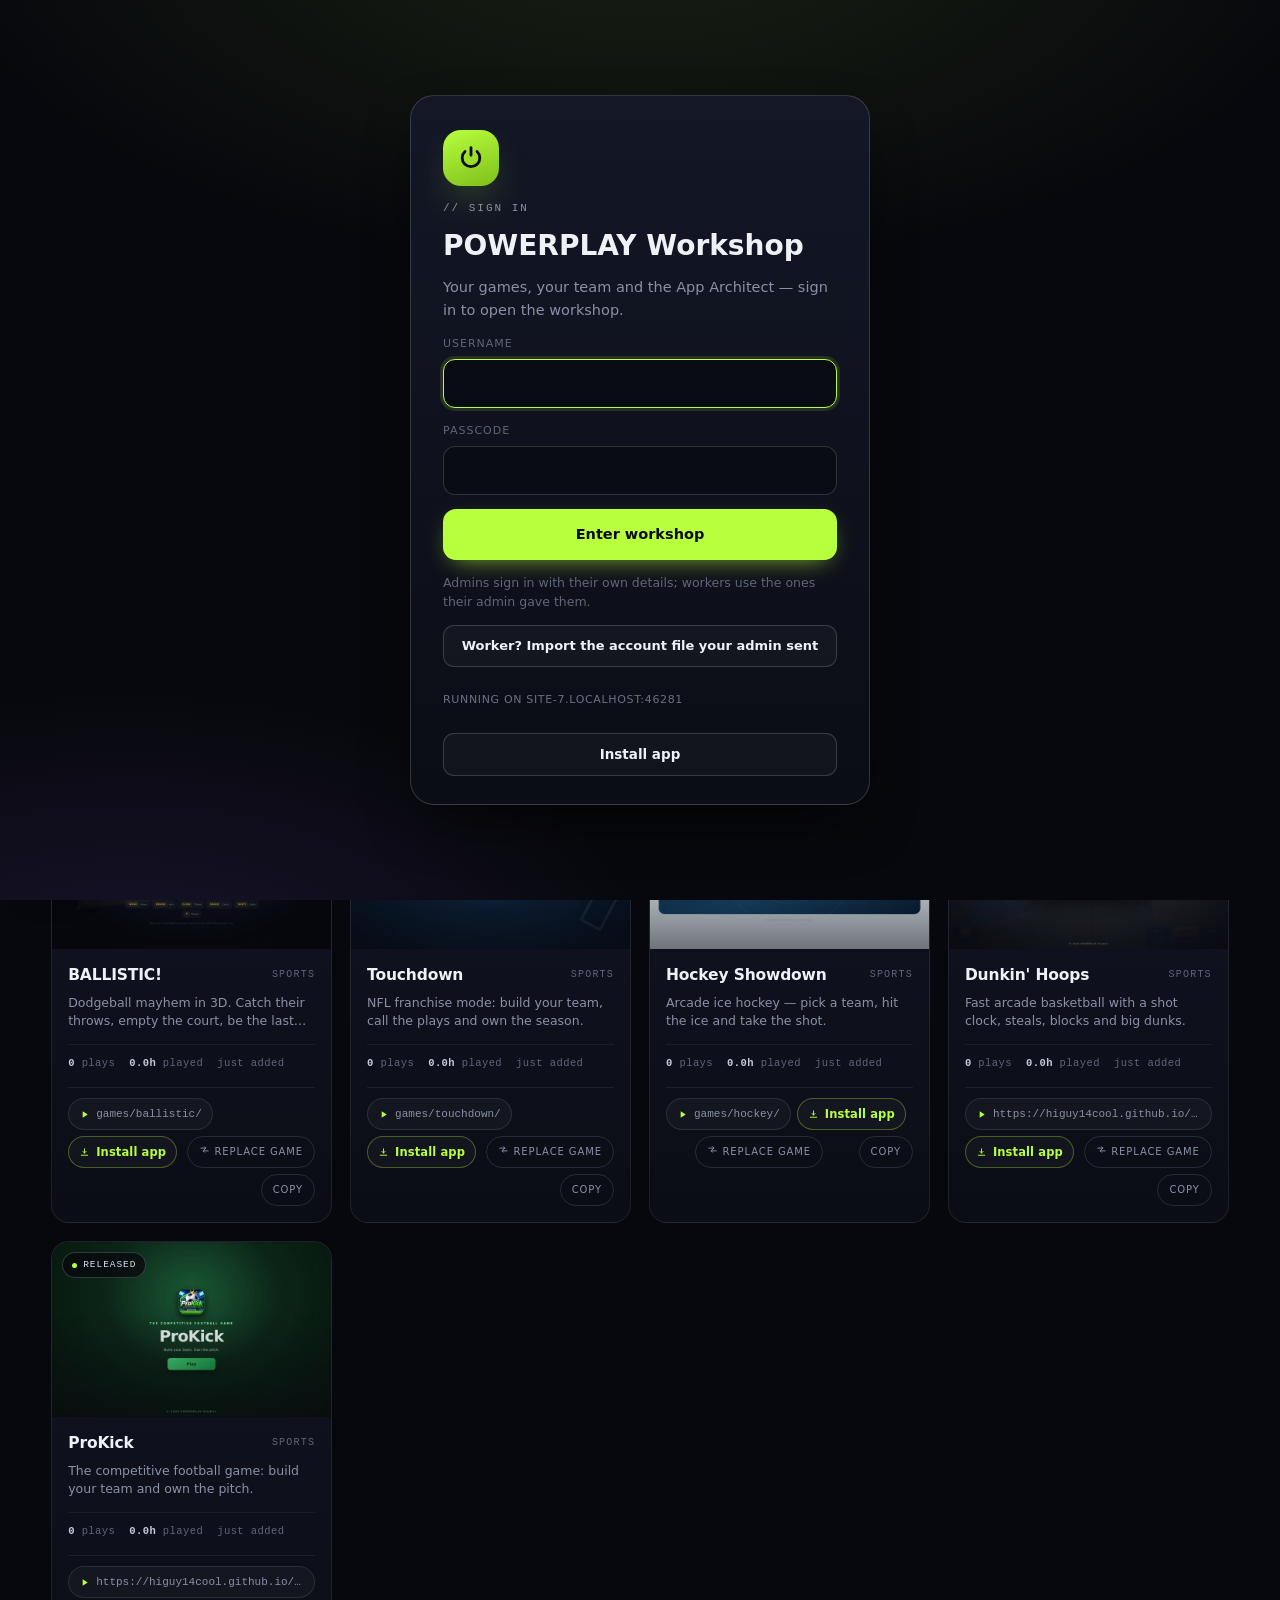
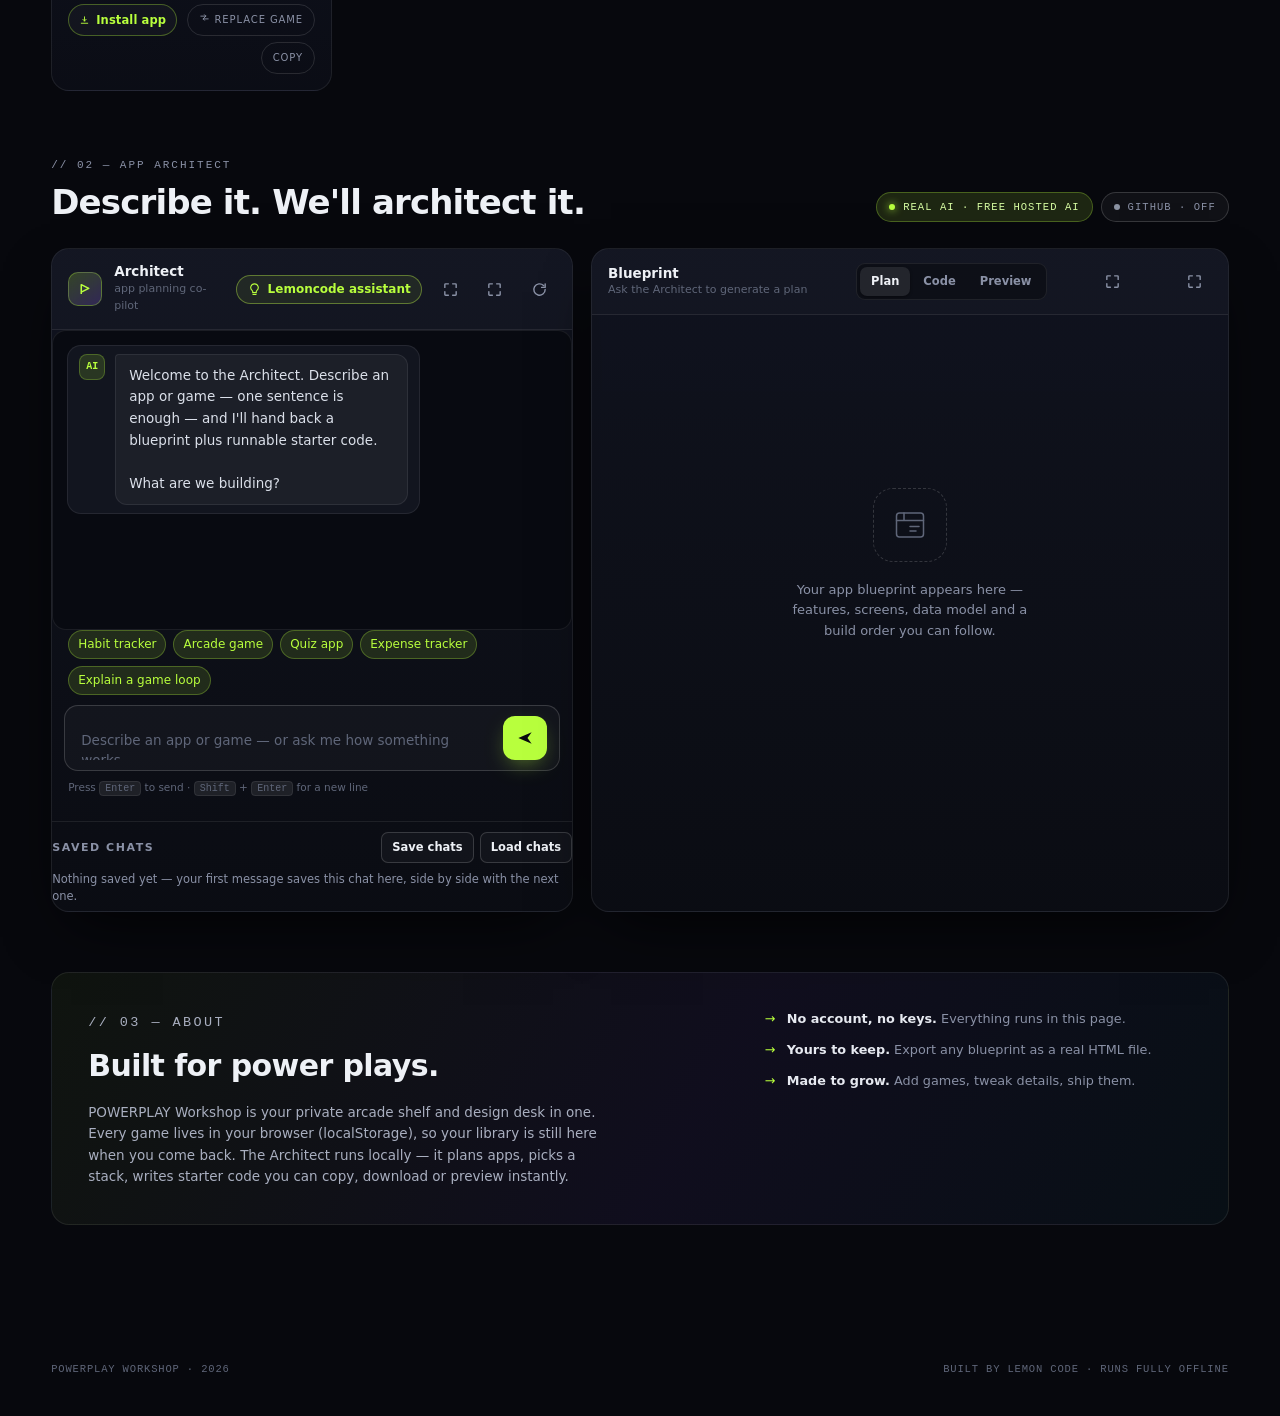
==== commit 109a5981: "Merge removing the shop Co-authored-by: Lemon Code <hello@lemoncode.ai>" ====
--- a/index.html
+++ b/index.html
@@ -72,7 +72,6 @@
 
   <nav class="topnav" aria-label="Sections">
     <a href="#library" class="is-active" data-nav="library">Library</a>
-    <a href="#shop" data-nav="shop">Shop</a>
     <a href="#architect" data-nav="architect">App Architect</a>
     <a href="#about" data-nav="about">About</a>
   </nav>
@@ -154,22 +153,10 @@
     <p class="empty-state" id="emptyState" hidden>No games match that search. Try another title — or build a new one.</p>
   </section>
 
-  <section class="section" id="shop">
-    <div class="section-head">
-      <div>
-        <p class="eyebrow">// 02 — powerplay shop</p>
-        <h2>PowerPlay Shop</h2>
-      </div>
-      <p class="section-note">Every released game, ready to play.</p>
-    </div>
-    <div class="game-grid shop-grid" id="shopGrid"></div>
-    <p class="empty-state" id="shopEmpty" hidden>Nothing on the shelf yet — release a game and it lands here.</p>
-  </section>
-
   <section class="section architect" id="architect">
     <div class="section-head">
       <div>
-        <p class="eyebrow">// 03 — app architect</p>
+        <p class="eyebrow">// 02 — app architect</p>
         <h2>Describe it. We'll architect it.</h2>
       </div>
       <div class="engine-chips">
@@ -313,7 +300,7 @@
   <section class="section about" id="about">
     <div class="about-card">
       <div>
-        <p class="eyebrow">// 04 — about</p>
+        <p class="eyebrow">// 03 — about</p>
         <h2>Built for power plays.</h2>
         <p>POWERPLAY Workshop is your private arcade shelf and design desk in one. Every game lives in your browser (localStorage), so your library is still here when you come back. The Architect runs locally — it plans apps, picks a stack, writes starter code you can copy, download or preview instantly.</p>
       </div>
--- a/assets/styles.css
+++ b/assets/styles.css
@@ -214,9 +214,6 @@
 .game-stats{display:flex;gap:14px;margin-top:6px;padding-top:10px;border-top:1px solid rgba(255,255,255,.06);font-family:var(--mono);font-size:10.5px;color:var(--muted-2);letter-spacing:.04em}
 .game-stats b{color:#c4cada;font-weight:600}
 .edited-chip{font-style:normal;color:var(--lime,#b8ff3d);border:1px solid rgba(184,255,61,.35);background:rgba(184,255,61,.08);border-radius:999px;padding:1px 7px;letter-spacing:.05em;text-transform:uppercase;font-size:9.5px}
-.shop-play{margin-top:10px;justify-content:center;width:100%;text-decoration:none}
-.shop-soon{display:block;margin-top:10px;padding:10px 0;text-align:center;font-family:var(--mono);font-size:10.5px;letter-spacing:.08em;text-transform:uppercase;color:var(--muted-2);border-top:1px dashed var(--line-strong)}
-.section-note{font-size:12.5px;color:var(--muted);max-width:34ch;line-height:1.5}
 .empty-state{text-align:center;color:var(--muted);padding:48px 20px;border:1px dashed var(--line-strong);border-radius:var(--radius);margin-top:6px}
 
 /* ---------- architect ---------- */
